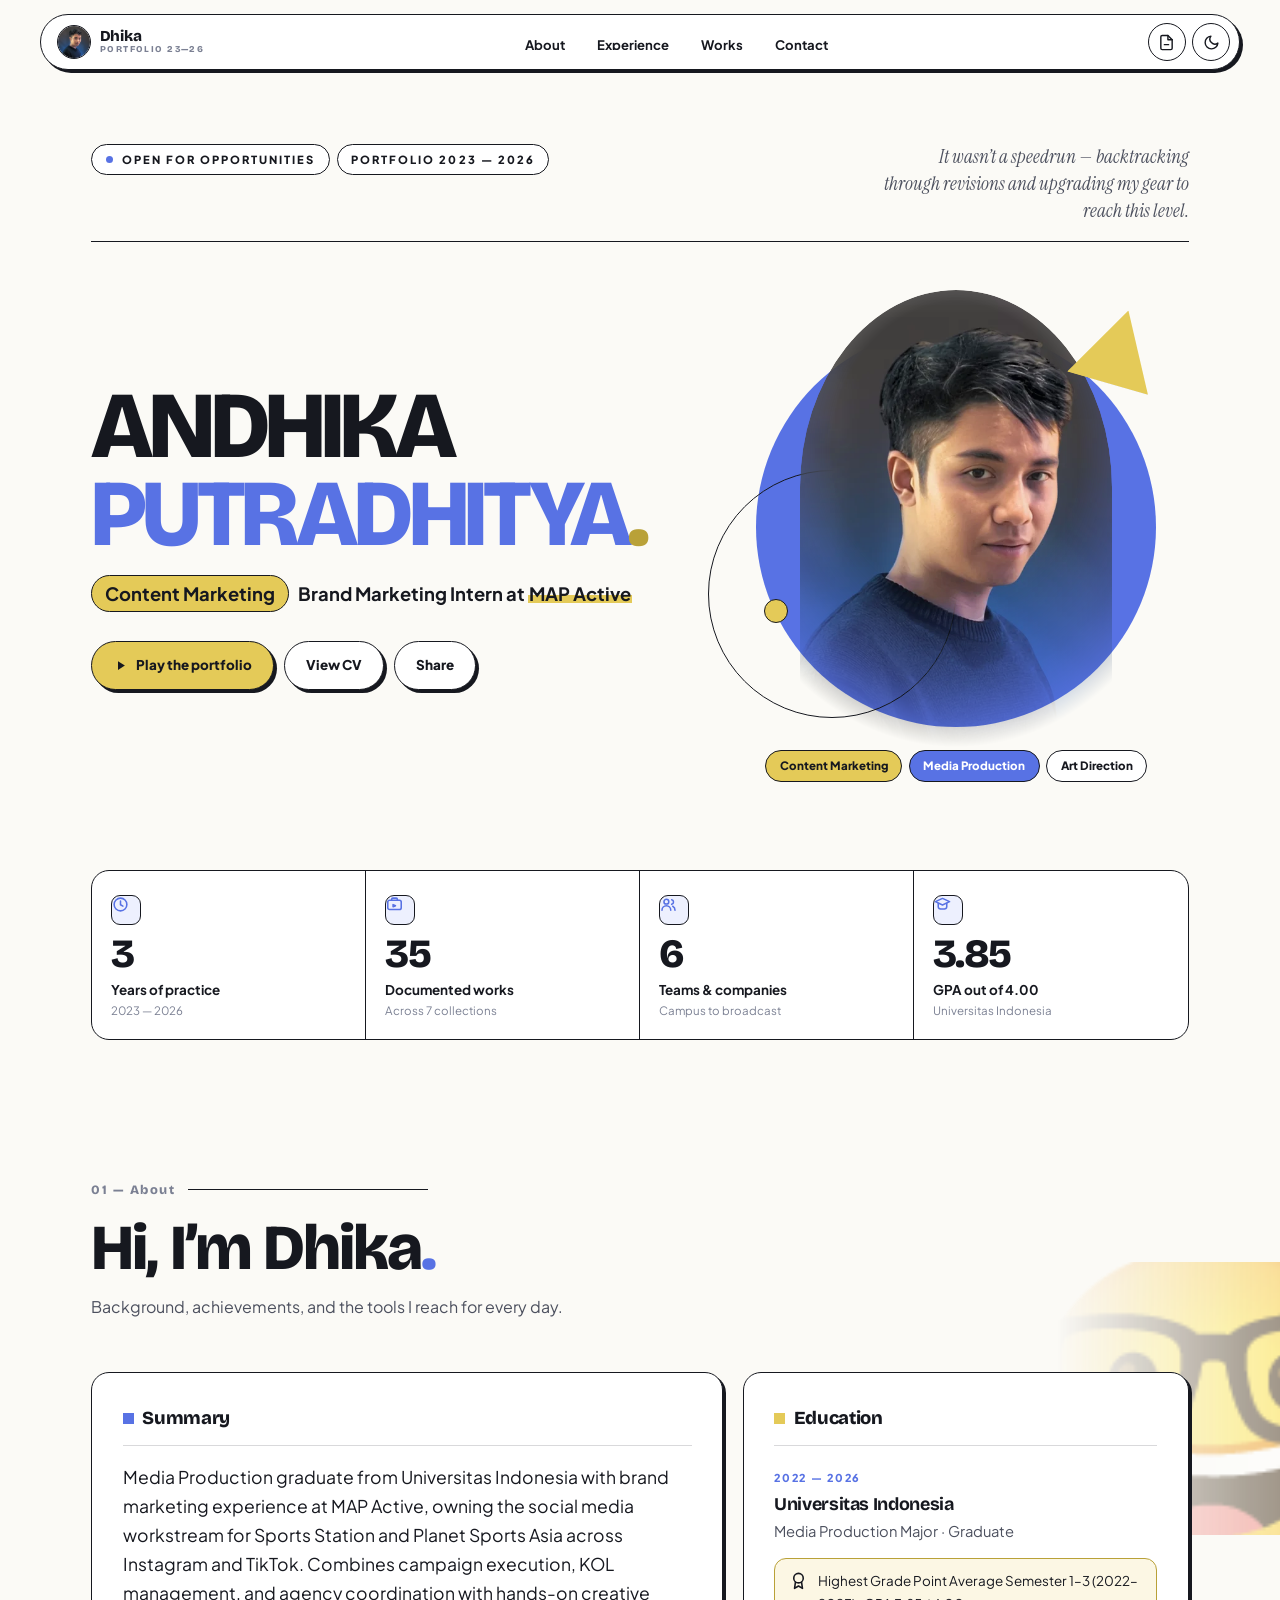
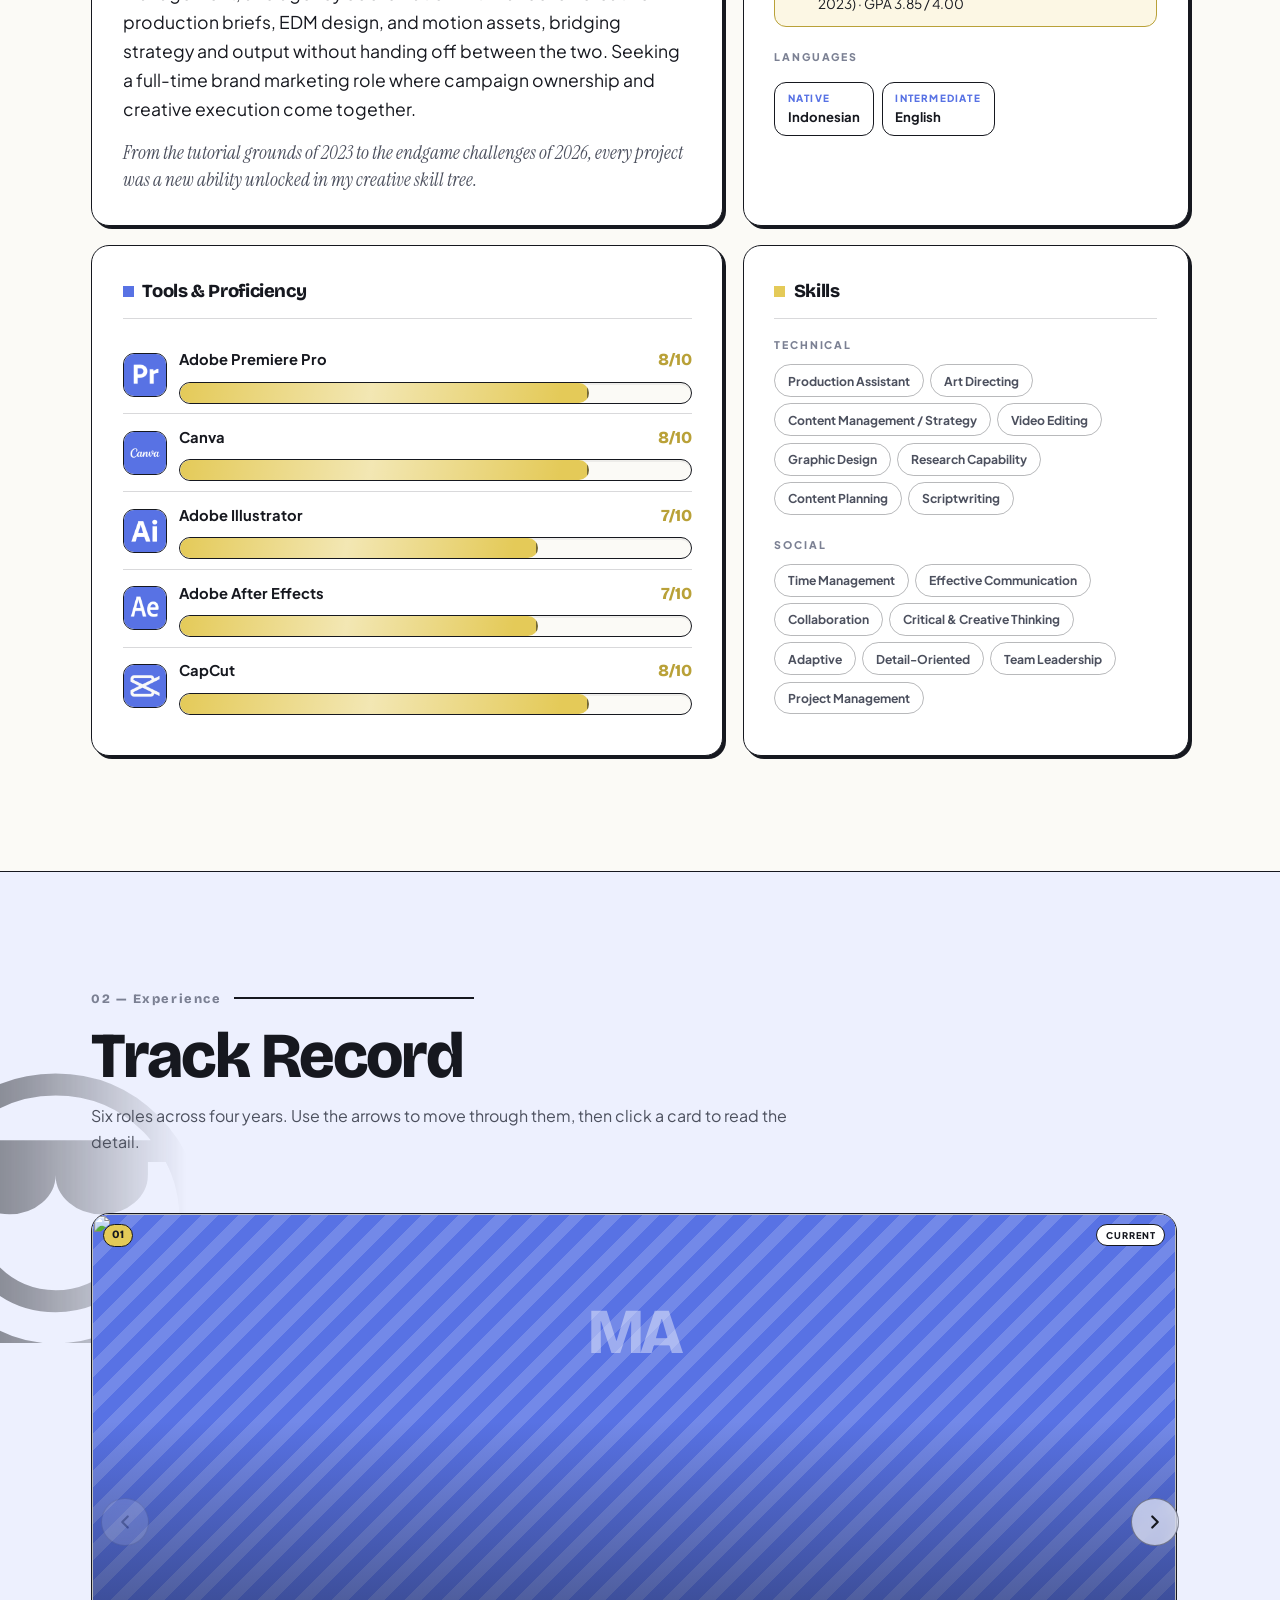
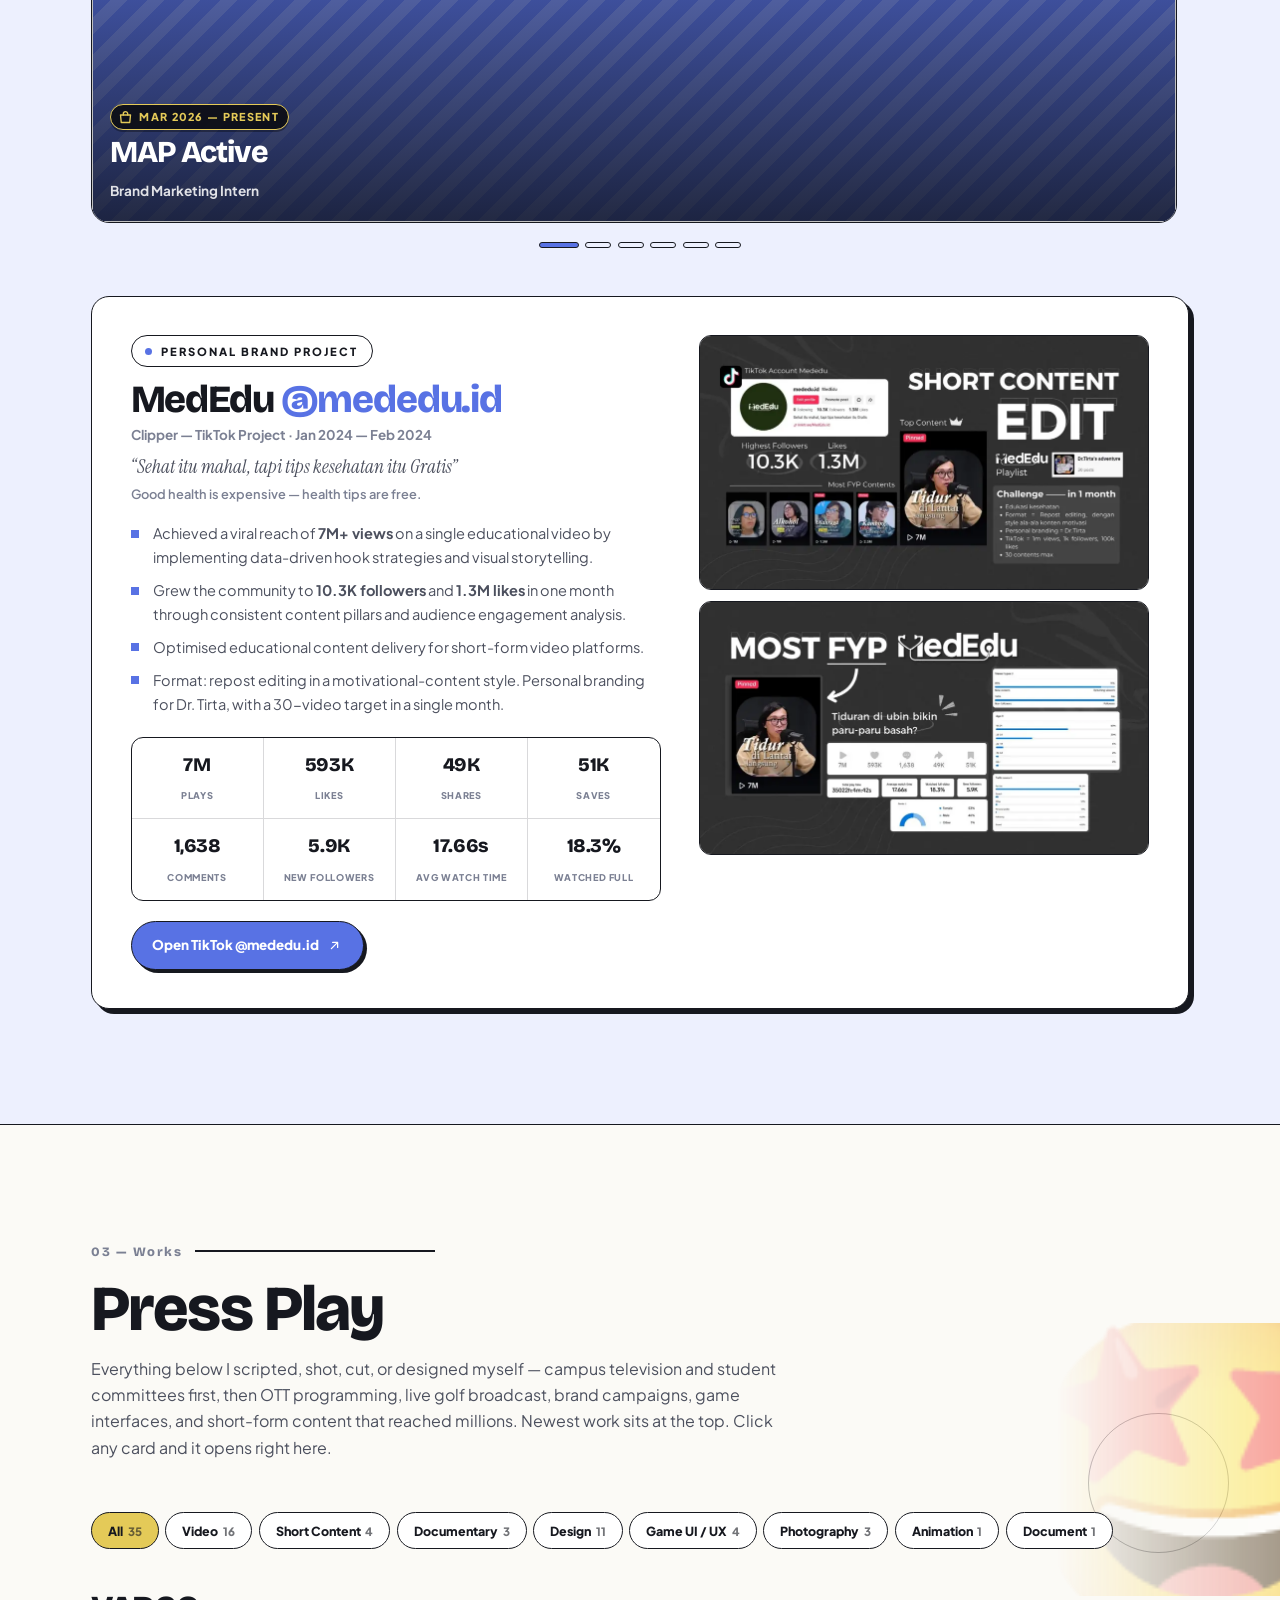
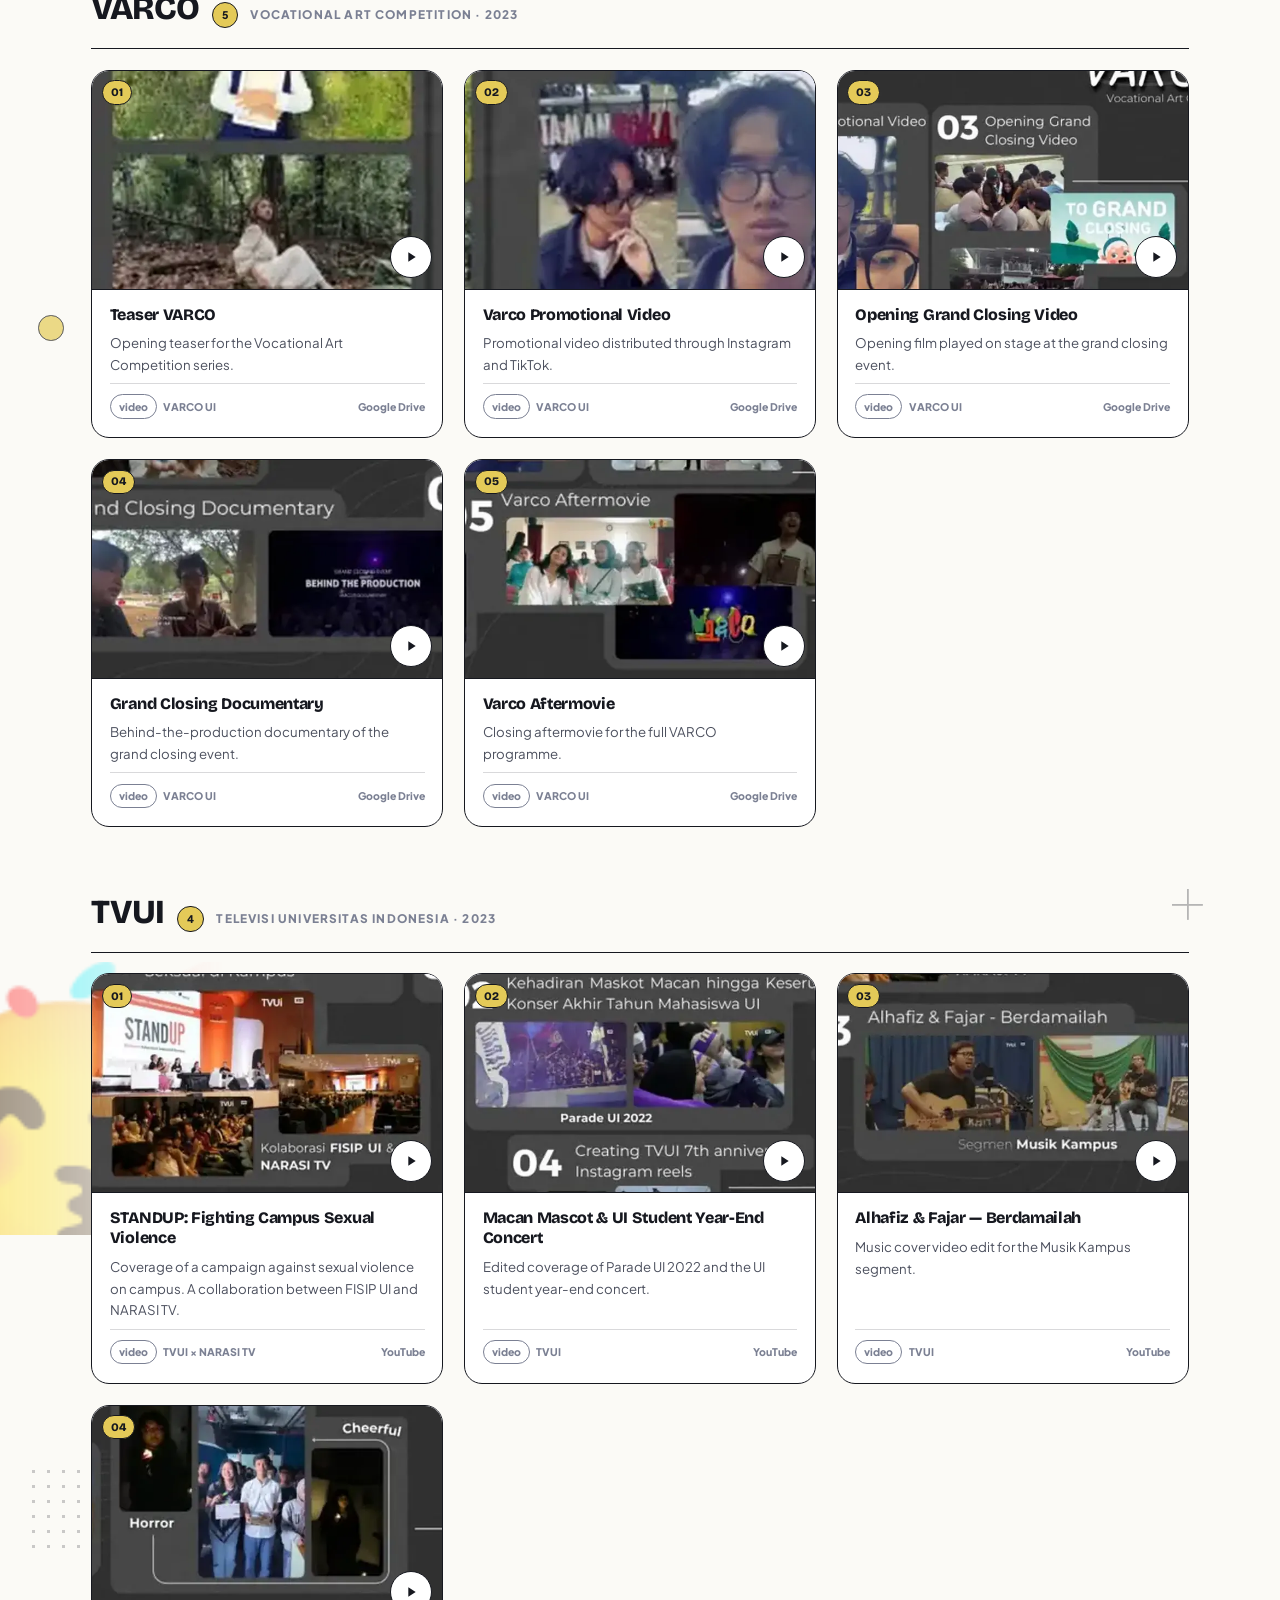
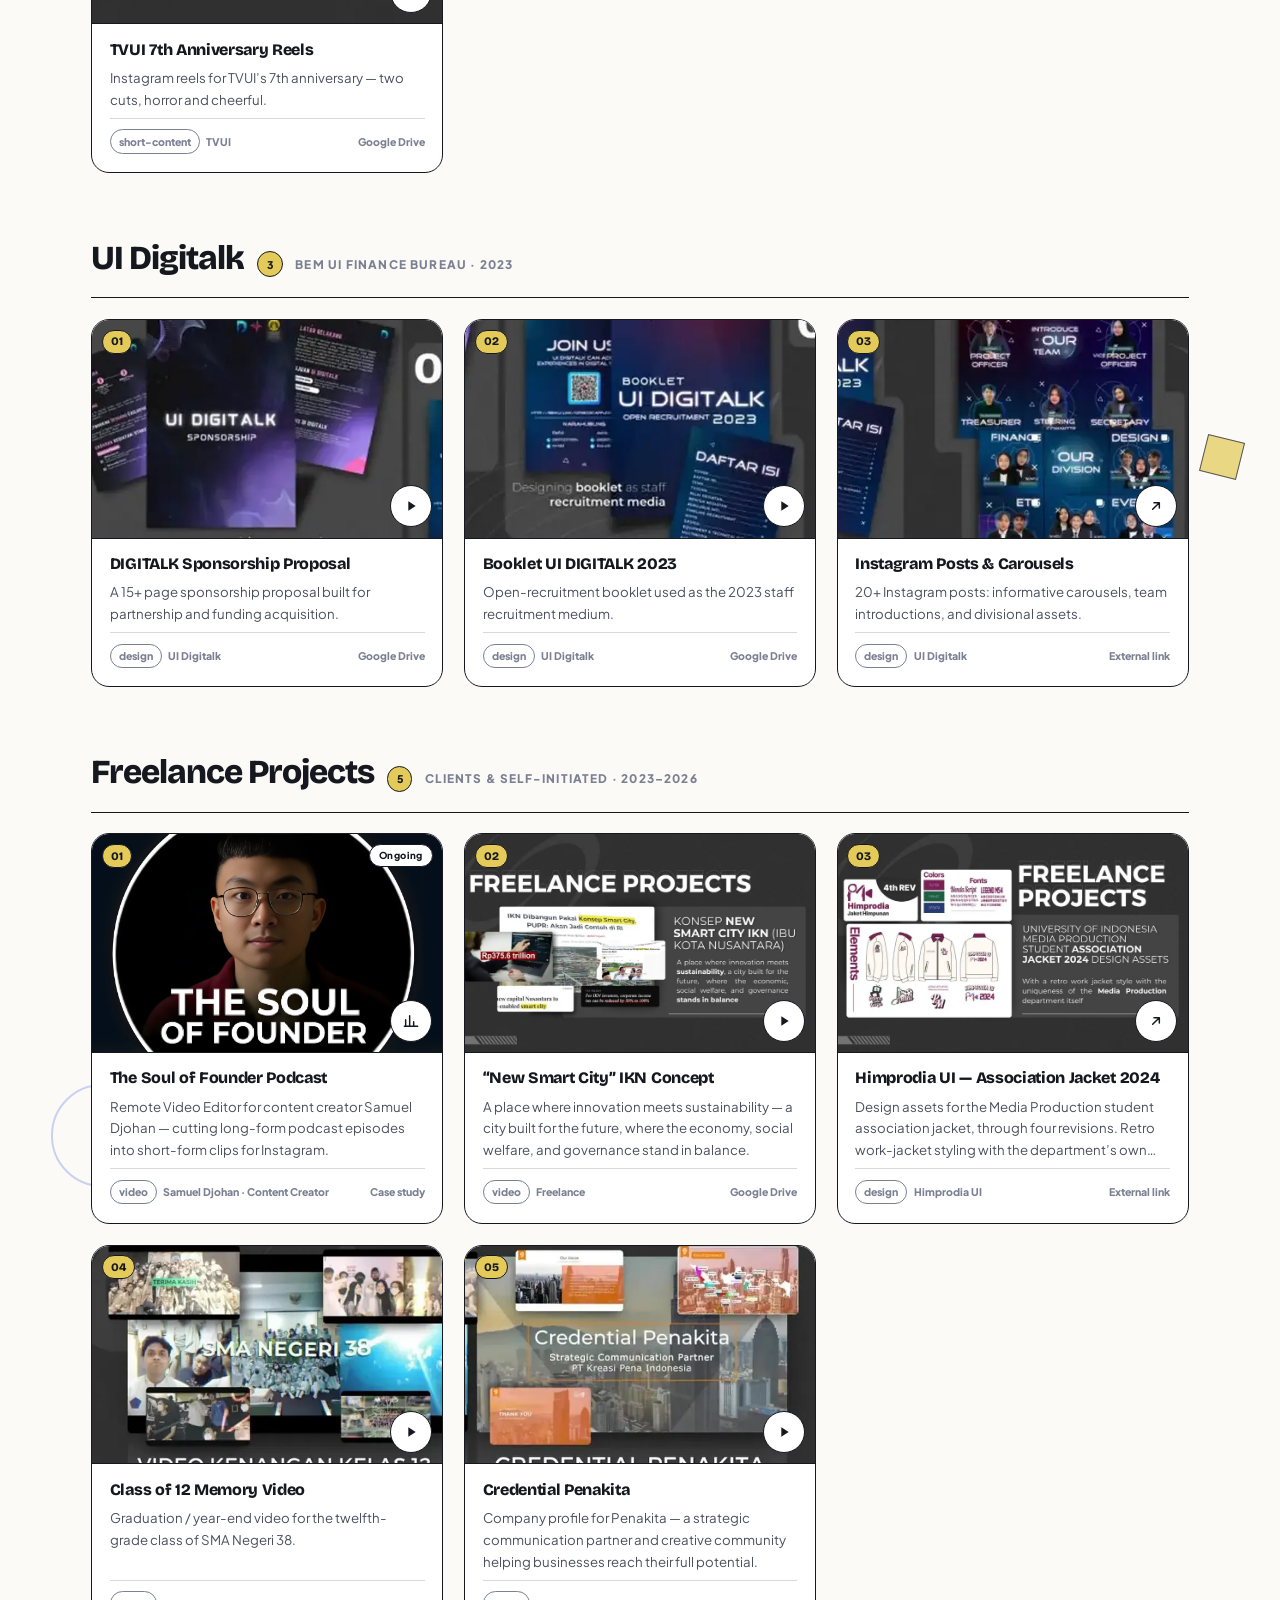
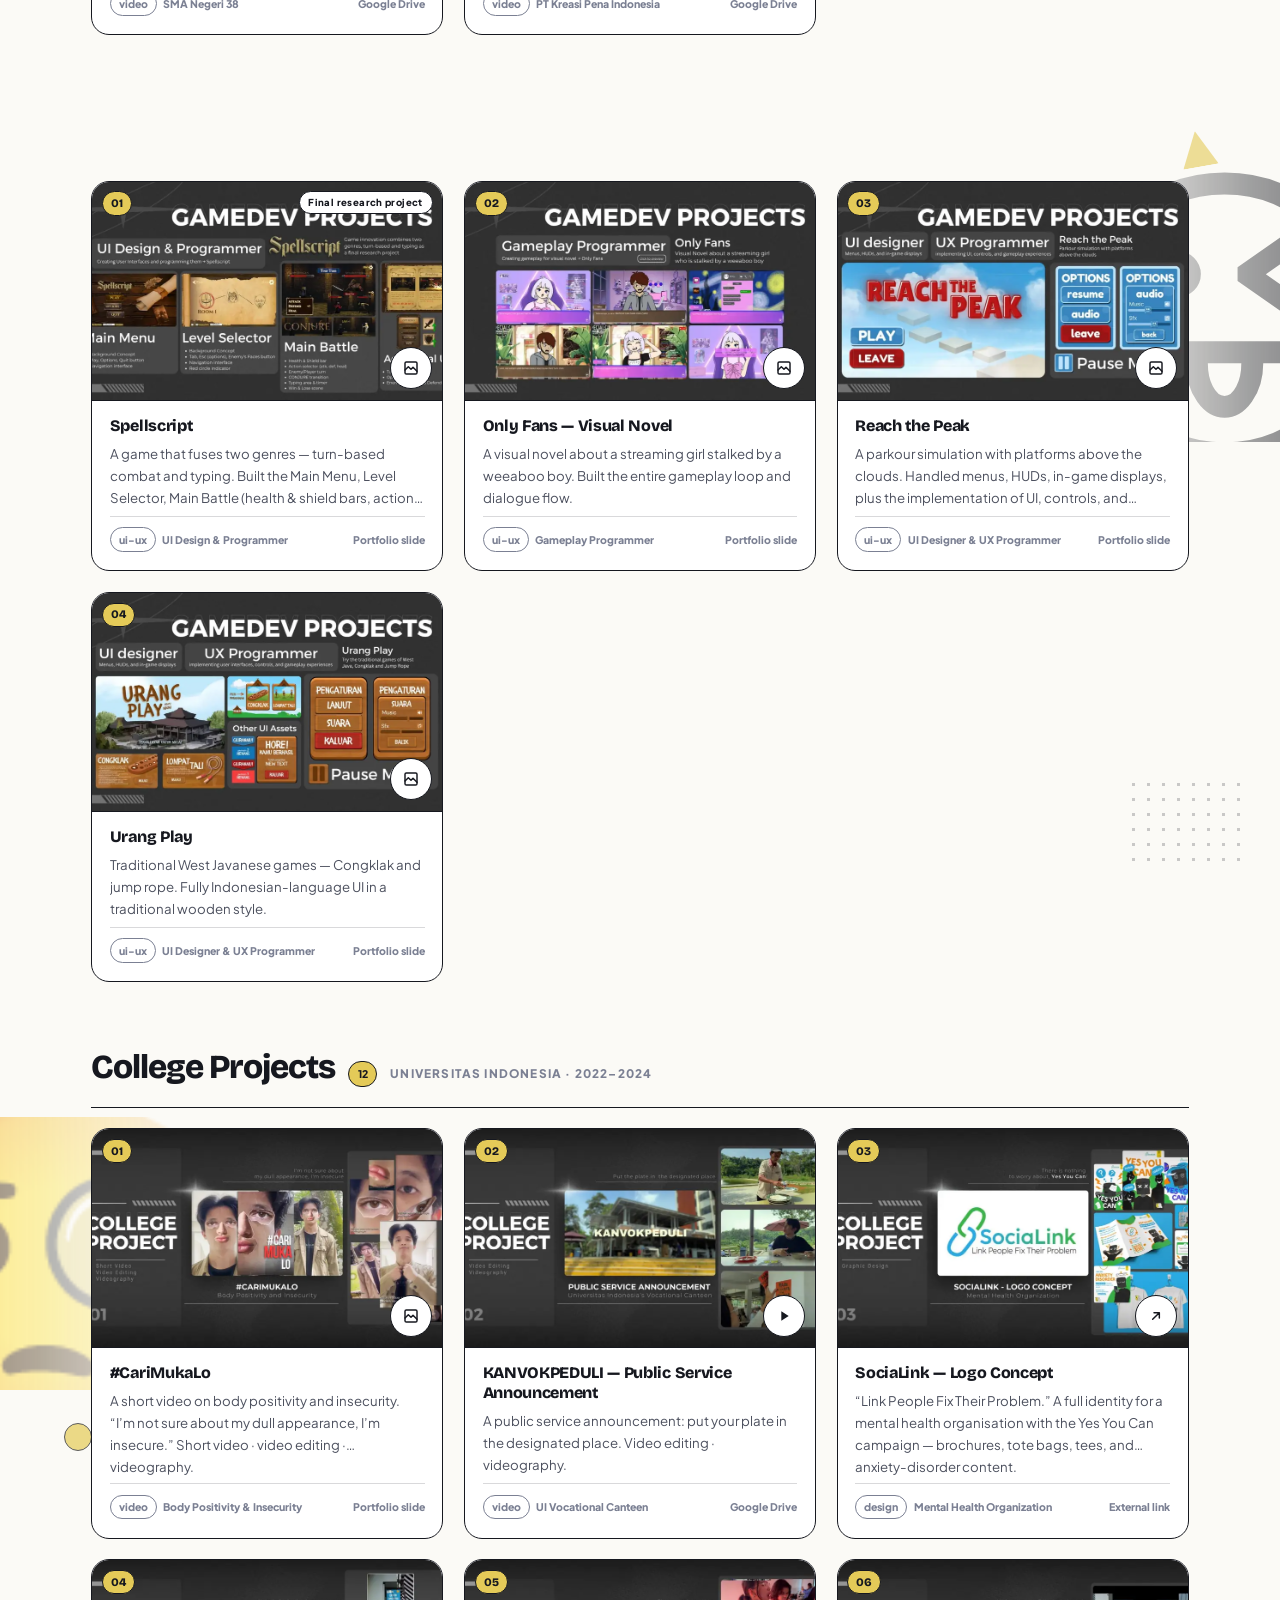
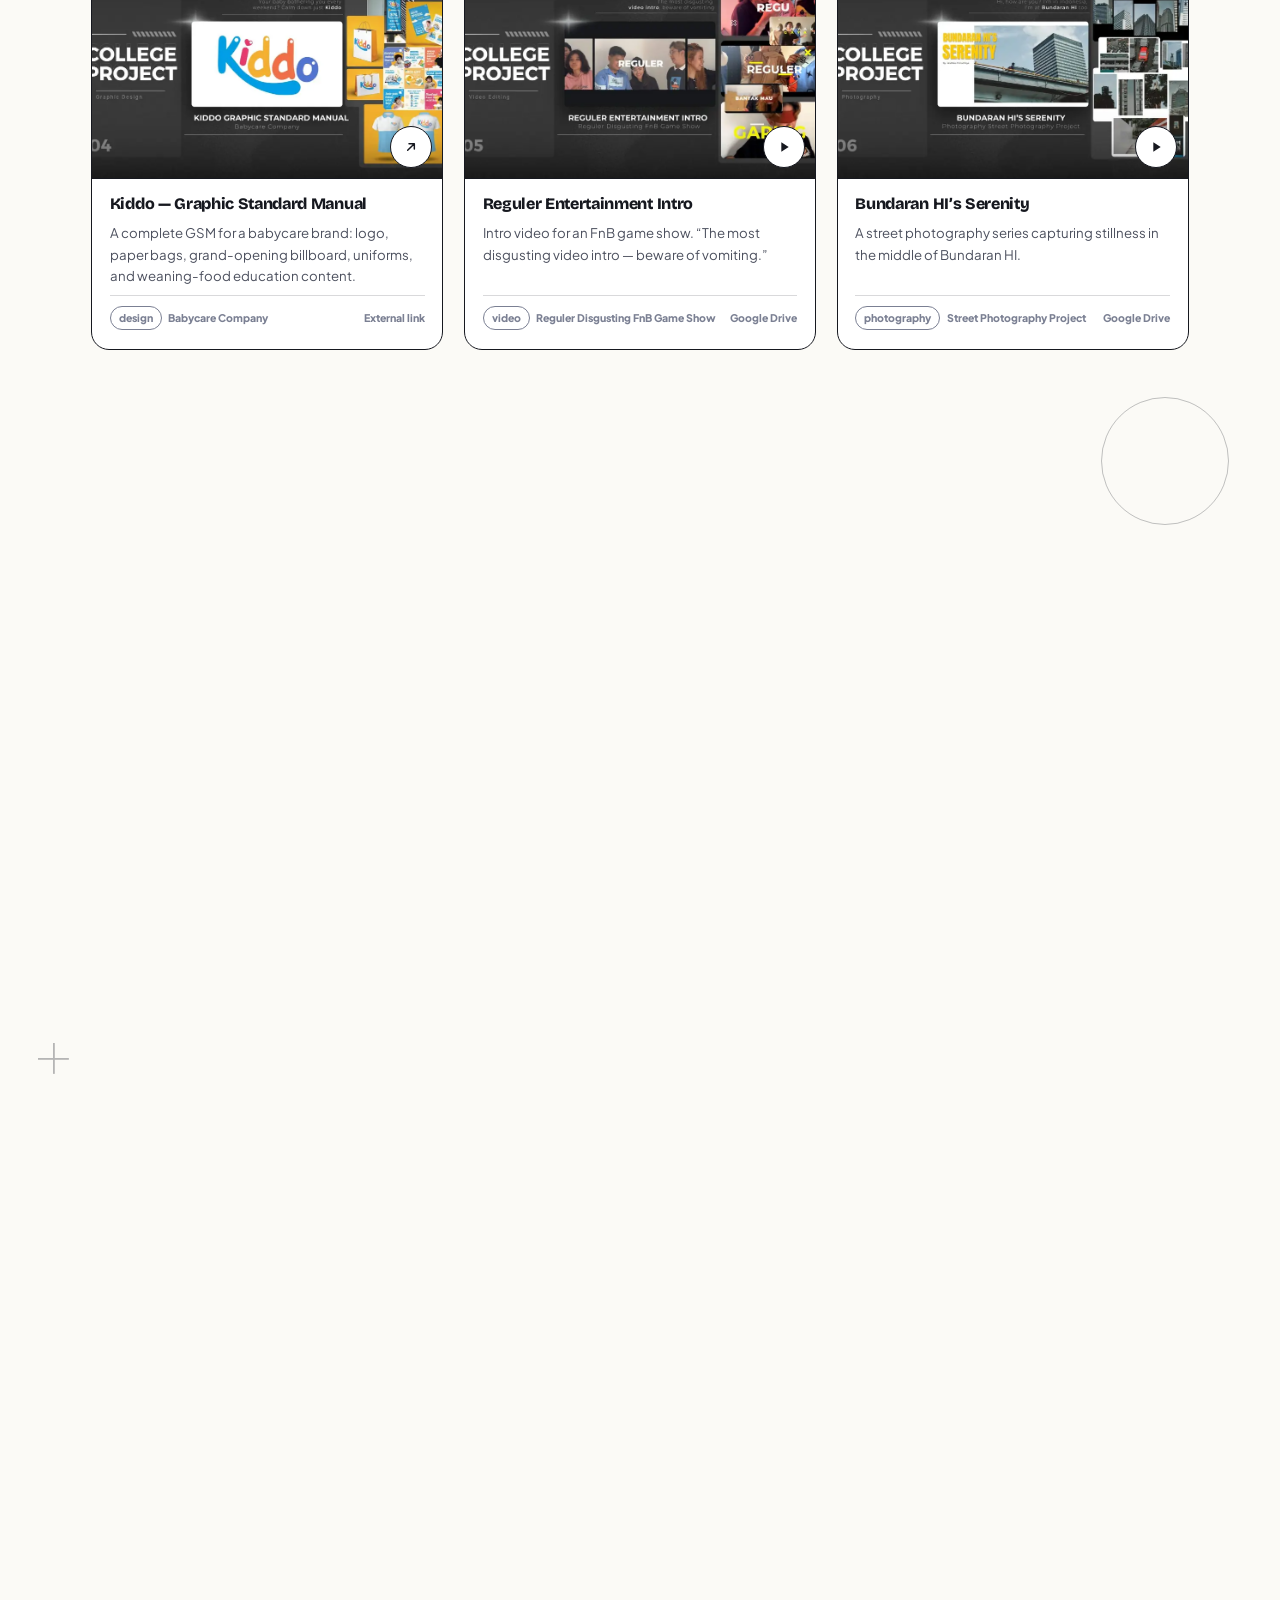
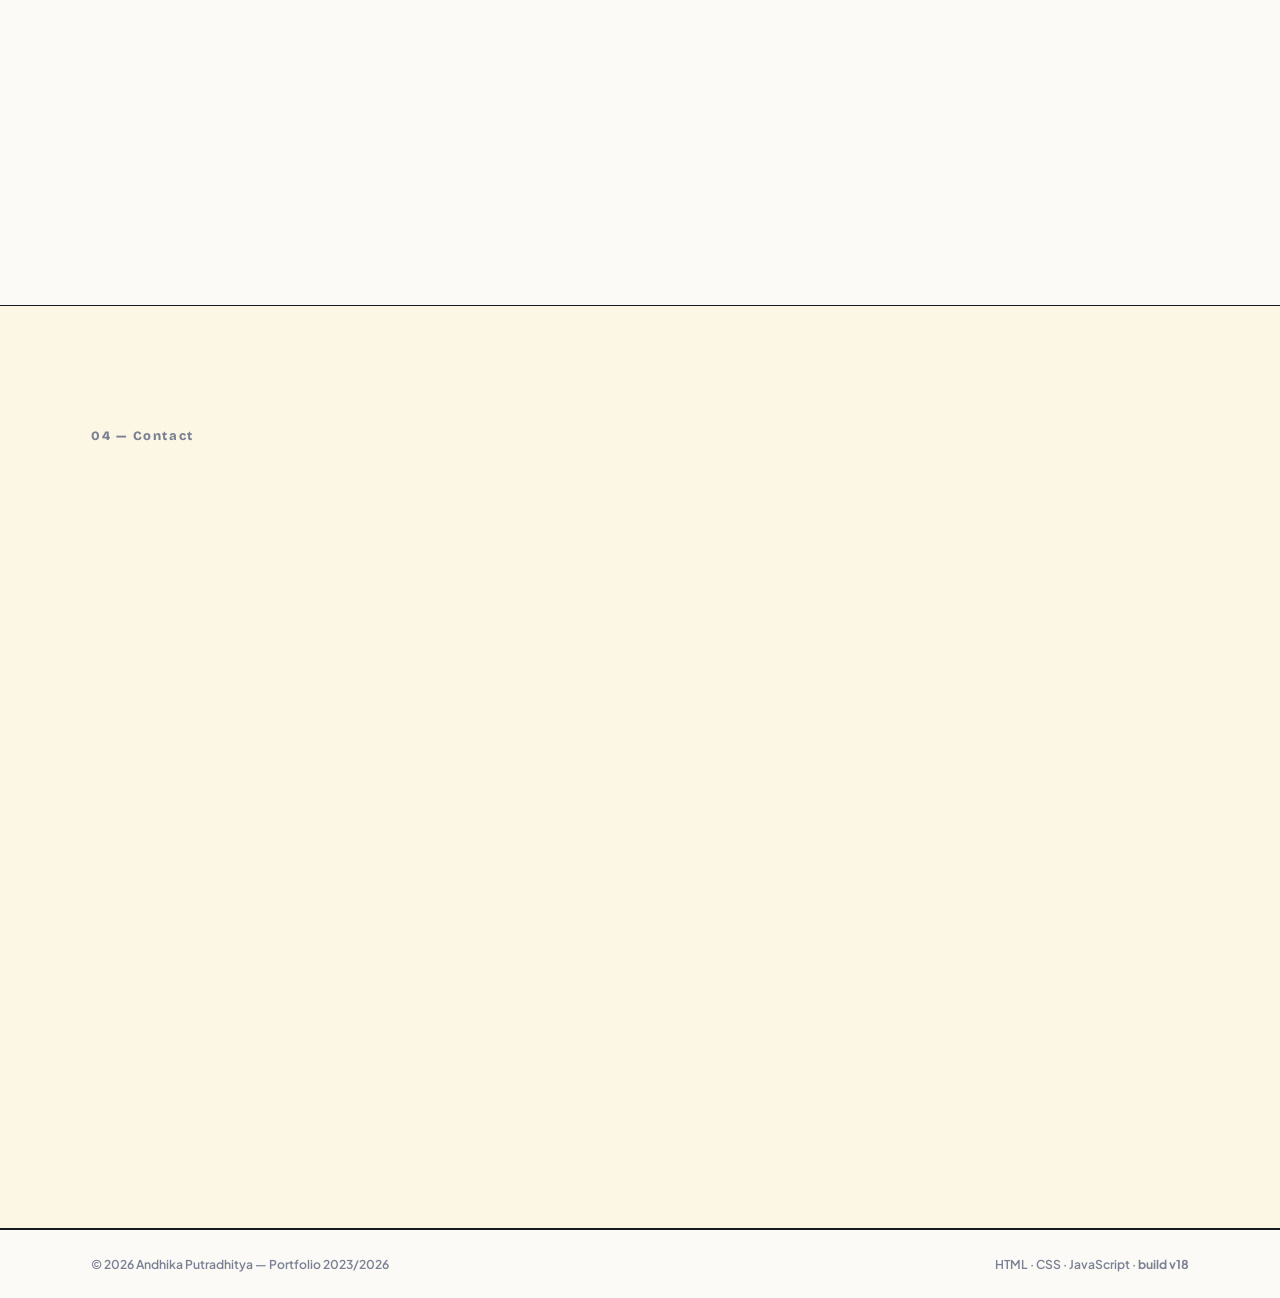
==== index.html.html @ 4da2fe39 "Add files via upload" ====
<!DOCTYPE html>
<html lang="en" data-theme="light">
<head>
<meta charset="UTF-8">
<meta name="viewport" content="width=device-width, initial-scale=1">
<title>Andhika Putradhitya — Portfolio 2023–2026 | Content Marketing</title>

<meta name="description" content="Interactive portfolio of Andhika Putradhitya — Brand Marketing Intern at MAP Active and Media Production graduate of Universitas Indonesia. Video, broadcast, design, game UI/UX, and short-form content you can play right on the page.">
<meta name="author" content="Andhika Putradhitya">
<meta name="keywords" content="Andhika Putradhitya, portfolio, content marketing, media production, MAP Active, OB Golf, Transvision, CubMu, MedEdu, TVUI, VARCO UI, UI Digitalk, Universitas Indonesia">
<meta name="theme-color" content="#5872E4">
<meta property="og:type" content="website">
<meta property="og:title" content="Andhika Putradhitya — Portfolio 2023–2026">
<meta property="og:description" content="Content Marketing · Media Production · Brand Marketing Intern at MAP Active. Every work plays right on the page.">
<meta property="og:image" content="assets/img/dhika.webp">
<meta property="og:locale" content="en_US">
<meta name="twitter:card" content="summary_large_image">

<link rel="icon" href="[data-uri]">
<link rel="apple-touch-icon" href="[data-uri]">

<link rel="preconnect" href="https://fonts.googleapis.com">
<link rel="preconnect" href="https://fonts.gstatic.com" crossorigin>
<link rel="stylesheet" href="https://fonts.googleapis.com/css2?family=Bricolage+Grotesque:opsz,wdth,wght@12..96,75..100,400..800&family=Plus+Jakarta+Sans:wght@400;500;600;700;800&family=Instrument+Serif:ital@0;1&display=swap">
<style>
/* =========================================================
   ANDHIKA PUTRADHITYA — PORTFOLIO 2023–2026
   Bold editorial on paper white.
   Palette: blue #5872E4 · yellow #E4CA58 · ink #16181F
   NOTE: no continuously looping transform/border-radius
   animations anywhere — that was the source of the jitter.
   ========================================================= */

/* ---------- 1. TOKENS ---------- */
:root {
  --blue:       #5872E4;
  --blue-dark:  #3A54C9;
  --blue-tint:  #EDF0FE;
  --yellow:     #E4CA58;
  --yellow-dark:#B9A138;
  --yellow-tint:#FCF7E4;

  --ink:        #16181F;
  --ink-70:     #4C505E;
  --ink-45:     #7B8093;
  --paper:      #FBFAF6;
  --paper-2:    #FFFFFF;

  --line:       rgba(22,24,31,.16);
  --line-2:     rgba(22,24,31,.30);
  --frame:      1.8px solid var(--ink);

  --f-display:  'Bricolage Grotesque', 'Plus Jakarta Sans', system-ui, sans-serif;
  --f-body:     'Plus Jakarta Sans', system-ui, -apple-system, sans-serif;
  --f-ed:       'Instrument Serif', Georgia, serif;   /* editorial caption */

  --r:      12px;
  --r-lg:   18px;
  --sh:     5px 5px 0 var(--ink);
  --sh-sm:  3px 3px 0 var(--ink);
  --sh-b:   5px 5px 0 var(--blue);
  --sh-y:   5px 5px 0 var(--yellow-dark);

  --max: 1200px;
  --pad: clamp(1.1rem, 4vw, 3.5rem);
  --ease: cubic-bezier(.22,1,.36,1);
  --pop:  cubic-bezier(.34,1.4,.64,1);
}

html[data-theme="ink"] {
  --ink:      #F7F6F1;
  --ink-70:   #B9BDCB;
  --ink-45:   #868B9C;
  --paper:    #14161C;
  --paper-2:  #1B1E27;
  --blue-tint:  #1E2440;
  --yellow-tint:#2A2618;
  --line:     rgba(247,246,241,.16);
  --line-2:   rgba(247,246,241,.30);
  --yellow-dark: var(--yellow);
}

/* ---------- 2. RESET ---------- */
*, *::before, *::after { box-sizing: border-box; }
* { margin: 0; padding: 0; }
html { -webkit-text-size-adjust: 100%; scroll-behavior: smooth; }
@media (prefers-reduced-motion: reduce) {
  html { scroll-behavior: auto; }
  *, *::before, *::after { animation-duration: .01ms !important; transition-duration: .01ms !important; }
  /* PENGECUALIAN: pemudaran opacity murni tidak menimbulkan rasa pusing,
     dan tanpa ini pergantian tema jadi berkedip mendadak. */
  .fade { transition-duration: .3s !important; }
  html.theming *, html.theming *::before, html.theming *::after { transition-duration: .45s !important; }
}
body {
  background: var(--paper);
  color: var(--ink);
  font-family: var(--f-body);
  font-size: 16px; line-height: 1.65;
  overflow-x: hidden;
  -webkit-font-smoothing: antialiased;
  transition: background .4s var(--ease), color .4s var(--ease);
}
body.lock { overflow: hidden; }
img, iframe, svg { display: block; max-width: 100%; }
a { color: inherit; text-decoration: none; }
button { font: inherit; color: inherit; background: none; border: none; cursor: pointer; }
ul { list-style: none; }
::selection { background: var(--yellow); color: var(--ink); }
:focus-visible { outline: 3px solid var(--blue); outline-offset: 3px; border-radius: 4px; }

/* ---------- 3. LAYOUT ---------- */
.wrap { width: 100%; max-width: var(--max); margin-inline: auto; padding-inline: var(--pad); }
.section { padding-block: clamp(4rem, 9vw, 7.5rem); position: relative; }
.section--tintY { background: var(--yellow-tint); border-block: var(--frame); }
.section--tintB { background: var(--blue-tint);  border-block: var(--frame); }

/* ---------- 4. TYPE ---------- */
.h-sec {
  font-family: var(--f-display); font-weight: 800;
  font-size: clamp(2.1rem, 5.6vw, 4rem);
  line-height: 1.02; letter-spacing: -.03em;
}
.h-sec .b { color: var(--blue); }
/* stabilo kuning — playful tapi tetap rapi */
.mark {
  background: linear-gradient(180deg, transparent 58%, var(--yellow) 58% 92%, transparent 92%);
  padding-inline: .06em;
}

.eyebrow {
  display: inline-flex; align-items: center; gap: .55rem;
  font-size: .7rem; font-weight: 800;
  letter-spacing: .18em; text-transform: uppercase;
  border: var(--frame); border-radius: 100px;
  padding: .34rem .85rem; background: var(--paper-2);
}
.eyebrow i { width: 7px; height: 7px; border-radius: 50%; background: var(--blue); flex: none; animation: blink 2.4s ease-in-out infinite; }
.eyebrow.y i { background: var(--yellow-dark); }
@keyframes blink { 0%,100% { opacity: 1 } 50% { opacity: .25 } }

/* editorial caption, dipakai hemat */
.ed { font-family: var(--f-ed); font-style: italic; font-size: clamp(1rem,1.5vw,1.2rem); color: var(--ink-70); line-height: 1.4; }

.lead { color: var(--ink-70); }

.sec-head { display: grid; gap: .9rem; margin-bottom: clamp(2rem, 4vw, 3.2rem); }
.sec-head .no {
  font-family: var(--f-display); font-weight: 800; font-size: .8rem;
  letter-spacing: .12em; display: flex; align-items: center; gap: .8rem;
  color: var(--ink-45);
}
.sec-head .no::after { content: ""; height: 1.8px; background: var(--ink); flex: 1; max-width: 240px; }
.sec-head .note { color: var(--ink-70); max-width: 58ch; }

/* ---------- 5. NAV ---------- */
.nav {
  position: fixed; top: 14px; left: 50%; translate: -50% 0; z-index: 100;
  width: min(var(--max), calc(100% - 22px));
  display: flex; align-items: center; justify-content: space-between; gap: .8rem;
  padding: .5rem .55rem .5rem 1rem;
  background: var(--paper-2);
  border: var(--frame); border-radius: 100px;
  box-shadow: var(--sh-sm);
  transition: transform .45s var(--ease), opacity .3s;
}
.nav.hide { transform: translate(-50%, -150%); opacity: 0; }

.brand { display: flex; align-items: center; gap: .55rem; }
.brand .av { width: 34px; height: 34px; border-radius: 50%; overflow: hidden; flex: none; border: 1.8px solid var(--ink); }
.brand .av img { width: 100%; height: 100%; object-fit: cover; object-position: 50% 18%; }
.brand span { font-family: var(--f-display); font-weight: 800; font-size: .95rem; letter-spacing: -.02em; line-height: 1.05; }
.brand small { display: block; font-size: .56rem; font-weight: 800; letter-spacing: .16em; color: var(--ink-45); text-transform: uppercase; }

/* --- nav hover: teks menggulung + blok biru naik --- */
.navlinks { display: flex; gap: .1rem; align-items: center; }
.navlinks a {
  position: relative; isolation: isolate;
  padding: .48rem .95rem; border-radius: 100px;
  font-size: .82rem; font-weight: 700;
  overflow: hidden;
  transition: color .3s var(--ease);
}
.navlinks a::before {
  content: ""; position: absolute; inset: 0; z-index: -1;
  background: var(--blue); border-radius: 100px;
  transform: translateY(102%);
  transition: transform .42s var(--pop);
}
.navlinks a:hover::before,
.navlinks a:focus-visible::before { transform: translateY(0); }
.navlinks a:hover, .navlinks a:focus-visible { color: #fff; }

.navlinks a .roll { display: block; position: relative; overflow: hidden; height: 1.25em; }
.navlinks a .roll span { display: block; transition: transform .42s var(--pop); }
.navlinks a .roll span::after {
  content: attr(data-t); position: absolute; left: 0; top: 100%; width: 100%;
}
.navlinks a:hover .roll span,
.navlinks a:focus-visible .roll span { transform: translateY(-100%); }

/* pill penanda section aktif */
.navlinks { position: relative; }
.navpill {
  position: absolute; z-index: -2; top: 0; left: 0; height: 100%;
  border-radius: 100px; background: var(--yellow);
  opacity: 0;
  transition: transform .5s var(--pop), width .5s var(--pop), opacity .3s;
}
.navpill.show { opacity: 1; }
.navlinks a.on { color: var(--ink); }
.navlinks a.on:hover { color: #fff; }

.navside { display: flex; align-items: center; gap: .4rem; }
.ico {
  width: 38px; height: 38px; border-radius: 50%; flex: none;
  border: var(--frame); background: var(--paper-2);
  display: grid; place-items: center;
  transition: background .25s, color .25s, transform .25s var(--pop), box-shadow .25s;
}
.ico:hover { background: var(--blue); color: #fff; transform: translate(-2px,-2px); box-shadow: var(--sh-sm); }
.ico svg { width: 17px; height: 17px; }
.burger { display: none; }

.mm {
  position: fixed; inset: 0; z-index: 99; background: var(--paper);
  padding: 92px var(--pad) 3rem;
  display: flex; flex-direction: column;
  opacity: 0; pointer-events: none;
  transition: opacity .3s var(--ease);
}
.mm.open { opacity: 1; pointer-events: auto; }
.mm a {
  font-family: var(--f-display); font-weight: 800;
  font-size: clamp(2rem, 10vw, 2.9rem); letter-spacing: -.03em;
  padding: .5rem 0; border-bottom: var(--frame);
  display: flex; align-items: baseline; gap: .8rem;
}
.mm a b { font-size: .78rem; color: var(--blue); }

.progress { position: fixed; top: 0; left: 0; height: 3px; width: 0; background: var(--blue); z-index: 101; transition: width .12s linear; }

/* ---------- 6. SECTION ARRIVAL ---------- */
.ann {
  position: fixed; top: 74px; left: 50%; translate: -50% 0; z-index: 98;
  display: flex; align-items: center; gap: .8rem;
  padding: .55rem 1.05rem .55rem .6rem;
  background: var(--paper-2); border: var(--frame); border-radius: 100px;
  box-shadow: var(--sh-sm);
  opacity: 0; pointer-events: none;
  transform: translateY(-16px);
  transition: opacity .4s var(--ease), transform .5s var(--pop);
  max-width: calc(100vw - 26px);
}
.ann.show { opacity: 1; transform: none; }
.ann__ring { width: 32px; height: 32px; flex: none; position: relative; }
.ann__ring svg { transform: rotate(-90deg); }
.ann__ring circle { fill: none; stroke-width: 3.4; stroke-linecap: round; }
.ann__ring .bg { stroke: var(--line); }
.ann__ring .fg { stroke: var(--blue); stroke-dasharray: 82; stroke-dashoffset: 82; }
.ann.show .ann__ring .fg { animation: ring 1.9s var(--ease) forwards; }
@keyframes ring { to { stroke-dashoffset: 0 } }
.ann__ring b { position: absolute; inset: 0; display: grid; place-items: center; font-family: var(--f-display); font-size: .68rem; font-weight: 800; }
.ann__txt { display: flex; flex-direction: column; line-height: 1.15; min-width: 0; }
.ann__txt small { font-size: .55rem; letter-spacing: .2em; text-transform: uppercase; color: var(--ink-45); font-weight: 800; }
.ann__txt strong { font-family: var(--f-display); font-size: .98rem; font-weight: 800; letter-spacing: -.02em; white-space: nowrap; }

/* sapuan kuning di judul saat tiba */
.sweep { position: relative; display: inline-block; }
.sweep::after {
  content: ""; position: absolute; left: -2%; right: -2%; top: 12%; bottom: 12%;
  background: var(--yellow); z-index: -1;
  transform: scaleX(0); transform-origin: left; opacity: .55;
}
.sweep.go::after { animation: sweepGo 1.15s var(--ease) forwards; }
@keyframes sweepGo {
  0%   { transform: scaleX(0); transform-origin: left; }
  55%  { transform: scaleX(1); transform-origin: left; }
  56%  { transform: scaleX(1); transform-origin: right; }
  100% { transform: scaleX(0); transform-origin: right; }
}

/* ---------- 7. BUTTONS ---------- */
.btn {
  display: inline-flex; align-items: center; gap: .5rem;
  padding: .76rem 1.3rem; border-radius: 100px;
  font-size: .84rem; font-weight: 800;
  border: var(--frame); background: var(--paper-2);
  box-shadow: var(--sh-sm);
  transition: transform .25s var(--pop), box-shadow .25s, background .25s, color .25s;
}
.btn:hover { transform: translate(-3px,-3px); box-shadow: 6px 6px 0 var(--ink); background: var(--blue); color: #fff; }
.btn:active { transform: translate(1px,1px); box-shadow: 1px 1px 0 var(--ink); }
.btn svg { width: 15px; height: 15px; flex: none; }
.btn--b { background: var(--blue); color: #fff; }
.btn--b:hover { background: var(--blue-dark); }
.btn--y { background: var(--yellow); }
.btn--y:hover { background: var(--blue); color: #fff; }

/* ---------- 8. HERO ---------- */
.hero { padding-top: clamp(6.5rem, 13vw, 9rem); padding-bottom: clamp(2rem, 5vw, 4rem); }
.hero__top {
  display: flex; justify-content: space-between; align-items: flex-start;
  gap: 1.4rem; flex-wrap: wrap;
  padding-bottom: 1rem; border-bottom: var(--frame);
}
.hero__tags { display: flex; flex-wrap: wrap; gap: .45rem; }
.hero__top .ed { max-width: 34ch; text-align: right; }

.hero__grid {
  display: grid; grid-template-columns: 1.1fr .9fr;
  gap: clamp(1.6rem, 5vw, 4rem); align-items: center;
  padding-top: clamp(1.6rem, 4vw, 3rem);
}
.hero h1 {
  font-family: var(--f-display); font-weight: 800;
  font-size: clamp(2.6rem, 8vw, 5.9rem);
  line-height: .93; letter-spacing: -.045em;
}
.hero h1 .l2 { display: block; color: var(--blue); }
.hero h1 .dot { color: var(--yellow-dark); }

.hero__role {
  margin-top: 1.1rem; display: flex; flex-wrap: wrap; align-items: center; gap: .55rem;
  font-weight: 700; font-size: clamp(.98rem, 1.7vw, 1.15rem);
}
.hero__role .chip { background: var(--yellow); border: var(--frame); border-radius: 100px; padding: .16rem .8rem; }
.hero__cta { display: flex; flex-wrap: wrap; gap: .65rem; margin-top: 1.8rem; }

/* foto: bentuk organik, memudar di bawah. statis — tidak ada animasi loop */
.shot { justify-self: center; width: min(400px, 100%); }
.shot__stage { position: relative; aspect-ratio: 1 / 1.12; }

/* lingkaran biru besar — lebih lebar dari fotonya, jadi tepinya terlihat */
.shot__circle {
  position: absolute; z-index: 1;
  left: 50%; top: 8%;
  width: 100%; aspect-ratio: 1; translate: -50% 0;
  border-radius: 50%;
  background: var(--blue);
}

/* ---- kotak orbit ----------------------------------------------------
   Geometrinya identik dengan .shot__circle, sehingga titik pusat putarnya
   = titik pusat lingkaran biru. Memutar kotak ini membuat elemen di
   dalamnya menggelinding persis di sekeliling lingkaran.
   Rotasi diam = 0deg, jadi tata letaknya tidak berubah saat tidak di-hover. */
.orb {
  position: absolute;
  left: 50%; top: 8%;
  width: 100%; aspect-ratio: 1; translate: -50% 0;
  pointer-events: none;                 /* jangan pernah menghalangi kursor */
  rotate: 0deg;
}
.orb--ring { z-index: 1; transition: rotate 3.6s cubic-bezier(.45,.05,.3,1); }
.orb--dot  { z-index: 3; transition: rotate 2.8s cubic-bezier(.45,.05,.3,1); }
.orb--tri  { z-index: 3; transition: rotate 1.8s cubic-bezier(.34,1.05,.5,1); }

/* cincin outline yang sengaja meleset — bikin komposisi tidak kaku.
   Koordinat top-nya sudah dikonversi ke sistem kotak orbit (bukan panggung). */
.shot__ring {
  position: absolute;
  left: -12%; top: 35.8%;
  width: 62%; aspect-ratio: 1;
  border-radius: 50%;
  border: 1.8px solid var(--ink);
}
/* segitiga kuning, menimpa sudut foto */
.shot__tri {
  position: absolute;
  right: -1%; top: -4.5%;
  width: 84px; aspect-ratio: 1 / .9;
  background: var(--yellow);
  clip-path: polygon(50% 0, 100% 100%, 0 100%);
  rotate: 16deg;
  filter: drop-shadow(2px 2px 0 var(--ink));
  transition:
    translate 1.8s cubic-bezier(.34,1.05,.5,1),
    rotate    1.8s cubic-bezier(.34,1.05,.5,1),
    opacity   1.3s ease;
}
/* titik kecil aksen */
.shot__dot {
  position: absolute;
  left: 2%; bottom: 26.1%;
  width: 24px; height: 24px; border-radius: 50%;
  background: var(--yellow); border: 1.8px solid var(--ink);
}

/* ---- koreografi saat foto di-hover ----------------------------------
   Semuanya hanya transisi hover: begitu kursor pergi, nilai kembali ke
   keadaan dasar dan elemennya menggelinding balik ke posisi semula.
   Tidak ada animasi yang berjalan saat diam — area ini tetap statis,
   sesuai perbaikan bug getar dulu. */
.shot__stage:hover .orb--dot  { rotate: 360deg; }   /* satu putaran penuh, kembali ke titik awal */
.shot__stage:hover .orb--ring { rotate: 360deg; }   /* menggelinding ke kanan mengelilingi lingkaran */
/* Segitiga: kotak orbitnya berputar sedikit sementara segitiganya sendiri
   bergeser masuk — dua gerakan yang berjalan bersamaan itulah yang membuat
   lintasannya melengkung, bukan lurus. Angka translate-nya dikalibrasi
   dengan mengukur posisi akhir di layar, bukan dikira-kira. */
.shot__stage:hover .orb--tri  { rotate: -18deg; }
.shot__stage:hover .shot__tri {
  translate: -79% 192%;      /* mendarat tepat di garis mata */
  rotate: 196deg;            /* 16deg + 180deg → lancip menghadap ke bawah */
  opacity: .4;
}

/* foto: kepala keluar dari lingkaran, bagian bawah memudar habis */
.shot__img {
  position: relative; z-index: 2;
  display: block; width: 78%; margin-inline: auto;
  aspect-ratio: 4/5; object-fit: cover; object-position: 50% 12%;
  border-radius: 50% 50% 14% 14% / 42% 42% 6% 6%;
  /* satu radial mask: melembutkan seluruh tepi dan memudar habis ke bawah,
     sehingga latar studio menyatu dengan lingkaran biru */
  -webkit-mask-image: radial-gradient(86% 68% at 50% 34%, #000 46%, rgba(0,0,0,.55) 72%, transparent 93%);
          mask-image: radial-gradient(86% 68% at 50% 34%, #000 46%, rgba(0,0,0,.55) 72%, transparent 93%);
}
.shot__caps { display: flex; flex-wrap: wrap; gap: .4rem; margin-top: -.6rem; justify-content: center; position: relative; z-index: 3; }
.cap {
  border: var(--frame); border-radius: 100px;
  padding: .34rem .85rem; font-size: .72rem; font-weight: 800;
  background: var(--paper-2);
  transition: background .25s, color .25s, transform .25s var(--pop);
}
.cap.y { background: var(--yellow); }
.cap.b { background: var(--blue); color: #fff; }
.cap:hover { transform: translateY(-3px); }

/* ---------- 9. STAT STRIP ---------- */
.strip { display: grid; grid-template-columns: repeat(4, 1fr); gap: 0; border: var(--frame); border-radius: var(--r-lg); overflow: hidden; background: var(--paper-2); }
.stat { position: relative; padding: 1.15rem 1.2rem; border-right: var(--frame); transition: background .3s; }
.stat:last-child { border-right: 0; }
.stat:hover { background: var(--blue); color: #fff; }
.stat:hover small, .stat:hover b { color: inherit; }
/* ikon kecil tiap kotak statistik */
.stat__ic {
  width: 30px; height: 30px; margin-bottom: .55rem;
  display: grid; place-items: center; color: var(--blue);
  background: var(--blue-tint); border: 1.6px solid var(--ink); border-radius: 9px;
  transition: transform .3s var(--pop), background .3s, color .3s;
}
.stat__ic svg { width: 17px; height: 17px; }
.stat:hover .stat__ic { background: var(--yellow); color: var(--ink); transform: rotate(-8deg) scale(1.1); }
.stat b { display: block; font-family: var(--f-display); font-weight: 800; font-size: clamp(1.6rem,3.6vw,2.5rem); letter-spacing: -.04em; line-height: 1; }
.stat span { display: block; font-size: .84rem; font-weight: 700; margin-top: .35rem; }
.stat small { display: block; font-size: .72rem; color: var(--ink-45); }

/* ---------- 10. CARDS ---------- */
.card {
  background: var(--paper-2); border: var(--frame); border-radius: var(--r-lg);
  padding: clamp(1.2rem, 2.4vw, 1.9rem);
  box-shadow: var(--sh-sm);
}
.card h3 {
  font-family: var(--f-display); font-weight: 800; font-size: 1.15rem; letter-spacing: -.02em;
  display: flex; align-items: center; gap: .55rem; margin-bottom: 1.1rem;
  padding-bottom: .7rem; border-bottom: 1.8px solid var(--line);
}
.card h3 .sq { width: 11px; height: 11px; background: var(--blue); flex: none; }
.card h3 .sq.y { background: var(--yellow); }

.about { display: grid; grid-template-columns: repeat(12,1fr); gap: clamp(.8rem,1.6vw,1.2rem); }
.about > * { grid-column: span 12; }
@media (min-width: 920px) {
  .a-sum   { grid-column: span 7; }
  .a-edu   { grid-column: span 5; }
  .a-tools { grid-column: span 7; }
  .a-skill { grid-column: span 5; }
}
.a-sum .big { font-size: clamp(1rem,1.4vw,1.1rem); }

.edu .yr { font-size: .68rem; font-weight: 800; letter-spacing: .16em; color: var(--blue); text-transform: uppercase; }
.edu b { display: block; font-family: var(--f-display); font-size: 1.12rem; letter-spacing: -.02em; }
.edu p { color: var(--ink-70); font-size: .92rem; }
.medal {
  margin-top: .9rem; display: flex; gap: .65rem; align-items: flex-start;
  background: var(--yellow-tint); border: 1.8px solid var(--yellow-dark); border-radius: var(--r);
  padding: .72rem .85rem; font-size: .84rem;
}
.medal svg { width: 19px; height: 19px; flex: none; margin-top: 1px; }
.langs { display: flex; gap: .5rem; flex-wrap: wrap; margin-top: 1rem; }
.lang { border: var(--frame); border-radius: var(--r); padding: .45rem .8rem; font-size: .82rem; font-weight: 700; }
.lang b { display: block; font-size: .62rem; color: var(--blue); font-weight: 800; letter-spacing: .12em; text-transform: uppercase; }

/* ---------- 11. TOOLS (ikon app + bar) ---------- */
.tool { display: grid; grid-template-columns: 44px 1fr; gap: .8rem; align-items: center; padding-block: .6rem; }
.tool + .tool { border-top: 1.8px solid var(--line); }
.tool__ico {
  width: 44px; height: 44px; border-radius: 11px; overflow: hidden;
  border: 1.8px solid var(--ink); background: #fff;
  display: grid; place-items: center; flex: 0 0 auto;
  transition: transform .3s var(--pop);
}
.tool:hover .tool__ico { transform: rotate(-6deg) scale(1.06); }
.tool__ico svg { width: 100%; height: 100%; }
/* Ikon PNG asli. Glyph di dalamnya berupa lubang transparan, bukan piksel
   putih — jadi latar bingkai HARUS putih supaya huruf Pr/Ai/Ae terbaca.
   Jangan diganti biru: hurufnya akan hilang menyatu dengan tile. */
.tool__ico img { width: 100%; height: 100%; object-fit: cover; display: block; }
.tool__top { display: flex; align-items: baseline; gap: .6rem; margin-bottom: .35rem; }
.tool__name { font-weight: 700; font-size: .92rem; flex: 1; }
.tool__val { font-family: var(--f-display); font-weight: 800; font-size: .95rem; color: var(--yellow-dark); }
/* --- Bar Proficiency ------------------------------------------------
   Satu blok penuh. TIDAK ada takik per 10% dan tidak ada garis miring
   statis — dulu keduanya membuat bar terlihat terpotong-potong. Yang
   bergerak sekarang hanya kilau di DALAM bar, berjalan terus menerus. */
.tool__track {
  height: 22px;
  border: var(--frame); border-radius: 100px;
  background: var(--paper); overflow: hidden; position: relative;
  box-shadow: inset 0 2px 0 rgba(22,24,31,.06);
}
.tool__fill {
  height: 100%; width: 0; border-radius: 100px;
  background: var(--yellow);            /* blok kuning polos, tanpa pola */
  transition: width 1.5s cubic-bezier(.22,1,.36,1);
  position: relative; overflow: hidden;
}

/* Kilau berjalan yang looping di dalam bar.
   Yang dianimasikan adalah `background-position`, BUKAN transform —
   properti ini tidak pernah menggeser tata letak, jadi aman dari getar
   yang dulu disebabkan animasi transform berulang. */
.tool__fill::before {
  content: ""; position: absolute; inset: 0;
  background: linear-gradient(100deg,
      rgba(255,255,255,0)   0%,
      rgba(255,255,255,.55) 18%,
      rgba(255,255,255,0)   36%,
      rgba(255,255,255,0)   100%);
  background-size: 260% 100%;
  background-repeat: repeat-x;
  opacity: 0;
  transition: opacity .5s .6s;
}
.tool__fill.lit::before {
  opacity: 1;
  animation: barFlow 2.6s linear infinite;
}
@keyframes barFlow {
  from { background-position: -60% 0 }
  to   { background-position: 200% 0 }
}

/* ujung isian dipertegas tipis supaya batasnya terbaca tanpa perlu takik */
.tool__fill::after {
  content: ""; position: absolute; top: 0; bottom: 0; right: 0; width: 2px;
  background: rgba(22,24,31,.55);
}

/* baris tools dilonggarkan supaya bar yang lebih tinggi tidak sesak */
.tool { align-items: center; }
.tool__top { margin-bottom: .5rem; }
.tool__val { font-size: 1.05rem; }
.tool:hover .tool__fill { filter: saturate(1.15) brightness(1.03); }

@media (prefers-reduced-motion: reduce) {
  .tool__fill.lit::before { animation: none; opacity: .25; }
}

.chips { display: flex; flex-wrap: wrap; gap: .4rem; }
.chip-s {
  border: 1.8px solid var(--line-2); border-radius: 100px;
  padding: .34rem .8rem; font-size: .76rem; font-weight: 700; color: var(--ink-70);
  transition: background .25s, color .25s, border-color .25s, transform .25s var(--pop);
}
.chip-s:hover { background: var(--blue); color: #fff; border-color: var(--blue); transform: translateY(-3px); }
.chip-s.y:hover { background: var(--yellow); color: var(--ink); border-color: var(--ink); }
.subhead { font-size: .66rem; font-weight: 800; letter-spacing: .18em; text-transform: uppercase; color: var(--ink-45); margin: 1.3rem 0 .65rem; }
.subhead:first-of-type { margin-top: 0; }

/* ---------- 12. EXPERIENCE — carousel 16:9 ---------- */
.xpc { position: relative; }
.xpc__rail {
  display: flex; gap: clamp(.8rem, 1.6vw, 1.2rem);
  overflow-x: auto; scroll-snap-type: x mandatory;
  scroll-behavior: smooth;
  padding: 6px 6px 14px;
  scrollbar-width: none;
  cursor: grab;
}
.xpc__rail::-webkit-scrollbar { display: none; }
.xpc__rail:focus-visible { outline: 3px solid var(--blue); outline-offset: 4px; border-radius: var(--r-lg); }
/* saat ditarik dengan tombol kiri mouse */
.xpc__rail.dragging { cursor: grabbing; scroll-snap-type: none; scroll-behavior: auto; }
.xpc__rail.dragging * { pointer-events: none; }

.xpcard {
  flex: 0 0 100%;              /* satu pengalaman per halaman → 1 titik = 1 pengalaman */
  scroll-snap-align: start;
  aspect-ratio: 16/9;
  position: relative; overflow: hidden;
  border: var(--frame); border-radius: var(--r-lg);
  background: var(--blue-tint);
  cursor: pointer; text-align: left;
  transition: transform .3s var(--ease), box-shadow .3s;
}
/* Hover NETRAL untuk semua kartu — bayangan tinta, tanpa warna per peran.
   Sengaja tidak ada varian biru/kuning di sini: dulu Transvision dapat biru,
   OB Golf & TVUI dapat kuning, dan itu membuat carousel terlihat belang. */
.xpcard:hover, .xpcard:focus-visible { transform: translate(-4px,-4px); box-shadow: var(--sh); }

/* z-index 1: monogram selalu ada di bawah gambar sebagai jaring pengaman —
   kalau thumbnail Drive gagal dimuat, kartu tetap terisi, tidak pernah kosong. */
.xpcard__img { position: absolute; inset: 0; z-index: 1; width: 100%; height: 100%; object-fit: cover; transition: transform .55s var(--ease); }
.xpcard:hover .xpcard__img { transform: scale(1.05); }
/* lapisan dasar / kartu tanpa gambar (MAP Active) */
.xpcard__gen {
  position: absolute; inset: 0;
  background:
    repeating-linear-gradient(135deg, rgba(255,255,255,.16) 0 12px, rgba(255,255,255,0) 12px 26px),
    var(--blue);
  display: grid; place-items: start center; padding-top: 8%;
}
.xpcard__gen span {
  font-family: var(--f-display); font-weight: 800;
  font-size: clamp(2.4rem, 7vw, 4rem); letter-spacing: -.06em;
  color: rgba(255,255,255,.42); line-height: 1;
}
.xpcard__veil { position: absolute; inset: 0; background: linear-gradient(180deg, rgba(12,14,20,.05) 34%, rgba(12,14,20,.86)); }
/* kartu tanpa foto: biarkan monogram terlihat, tetap gelapkan area teks */
.xpcard.gen .xpcard__veil { background: linear-gradient(180deg, rgba(12,14,20,0) 34%, rgba(12,14,20,.78)); }

.xpcard__no {
  position: absolute; top: .65rem; left: .65rem; z-index: 3;
  background: var(--yellow); border: 1.8px solid var(--ink); border-radius: 100px;
  font-family: var(--f-display); font-weight: 800; font-size: .7rem;
  padding: .08rem .5rem; color: var(--ink);
}
.xpcard__tag {
  position: absolute; top: .65rem; right: .65rem; z-index: 3;
  background: var(--paper-2); border: 1.8px solid var(--ink); border-radius: 100px;
  font-size: .58rem; font-weight: 800; letter-spacing: .1em; text-transform: uppercase;
  padding: .16rem .55rem; color: var(--ink);
}
.xpcard__meta { position: absolute; left: 0; right: 0; bottom: 0; z-index: 3; padding: 1rem 1.1rem; color: #fff; }
/* Lencana periode. Dulu ini hanya teks kuning telanjang, jadi di atas
   thumbnail yang kebetulan kuning (TVUI) tulisannya hilang menyatu.
   Sekarang duduk di atas blok tinta pekat dengan ikon peran di depannya —
   kontrasnya tidak lagi bergantung pada warna gambar di belakangnya. */
.xpcard__meta .per {
  display: inline-flex; align-items: center; gap: .4rem;
  font-size: .68rem; font-weight: 800; letter-spacing: .12em; text-transform: uppercase;
  color: var(--yellow);
  background: rgba(12,14,20,.92);
  border: 1.6px solid var(--yellow);
  border-radius: 100px; padding: .22rem .6rem .22rem .45rem;
  margin-bottom: .3rem;
  box-shadow: 0 2px 0 rgba(0,0,0,.35);
}
.xpcard__meta .per__ic {
  width: 15px; height: 15px; flex: none;
  display: grid; place-items: center; color: var(--yellow);
}
.xpcard__meta .per__ic svg { width: 100%; height: 100%; }
.xpcard__meta h3 { font-family: var(--f-display); font-weight: 800; font-size: clamp(1.3rem,2.6vw,1.9rem); letter-spacing: -.03em; line-height: 1.05; margin-top: .12rem; }
.xpcard__meta .rl { font-weight: 700; font-size: .85rem; color: rgba(255,255,255,.86); }
.xpcard__cta {
  display: inline-flex; align-items: center; gap: .35rem; margin-top: .6rem;
  background: var(--yellow); color: var(--ink); border: 1.8px solid var(--ink);
  border-radius: 100px; padding: .24rem .7rem; font-size: .68rem; font-weight: 800;
  opacity: 0; transform: translateY(6px);
  transition: opacity .28s var(--ease), transform .28s var(--pop);
}
.xpcard:hover .xpcard__cta, .xpcard:focus-visible .xpcard__cta { opacity: 1; transform: none; }
@media (hover: none) { .xpcard__cta { opacity: 1; transform: none; } }

/* panah semi-transparan */
.xpc__arw {
  position: absolute; top: 50%; translate: 0 -50%; z-index: 6;
  width: 48px; height: 48px; border-radius: 50%;
  background: color-mix(in srgb, var(--paper-2) 62%, transparent);
  backdrop-filter: blur(8px);
  border: 1.8px solid color-mix(in srgb, var(--ink) 45%, transparent);
  color: var(--ink);
  display: grid; place-items: center;
  /* pakai properti `scale`, BUKAN transform — kalau transform dipakai,
     translateY(-50%) di sini bertabrakan dengan `translate` di atas
     dan panah melompat ke atas saat di-hover. */
  transition: background .25s, color .25s, scale .25s var(--pop), opacity .25s, border-color .25s;
}
.xpc__arw:hover { background: var(--blue); color: #fff; border-color: var(--blue); scale: 1.08; }
.xpc__arw.p { left: 10px; }
.xpc__arw.n { right: 10px; }
.xpc__arw[disabled] { opacity: .22; pointer-events: none; }
@media (min-width: 1340px) { .xpc__arw.p { left: -26px } .xpc__arw.n { right: -26px } }

.xpc__dots { display: flex; gap: .4rem; justify-content: center; margin-top: .3rem; }
.xpc__dots button {
  width: 26px; height: 6px; border-radius: 100px;
  border: 1.5px solid var(--ink); background: transparent;
  transition: background .25s, width .3s var(--pop);
}
.xpc__dots button.on { background: var(--blue); width: 40px; }

/* ---------- 12b. EXPERIENCE DETAIL PANEL ---------- */
.xpp {
  position: fixed; inset: 0; z-index: 210;
  background: rgba(22,24,31,.84); backdrop-filter: blur(6px);
  display: grid; place-items: center; padding: clamp(.7rem,3vw,2rem);
  opacity: 0; pointer-events: none; transition: opacity .3s var(--ease) .06s;
}
.xpp.open { opacity: 1; pointer-events: auto; transition-delay: 0s; }
/* selama menutup, latar gelapnya bertahan sampai kotaknya selesai mengempis */
.xpp.closing { opacity: 1; }
.xpp__box {
  position: relative;
  /* diperbesar dari 720px — poin MAP Active sekarang panjang dan butuh ruang */
  width: min(860px, 100%); max-height: 100%; overflow-y: auto;
  background: var(--paper-2); border: var(--frame); border-radius: var(--r-lg);
  padding: clamp(1.6rem, 3.6vw, 2.8rem);
  box-shadow: 0 30px 70px -20px rgba(0,0,0,.6);

  /* Muncul "direnggangkan": mulai gepeng (lebar 35%, tinggi hampir 0),
     melebar dulu sambil tetap pipih, baru tingginya membuka penuh.
     Urutan dua tahap ini butuh keyframes — dengan transition biasa kedua
     sumbu akan bergerak bersamaan dan hasilnya cuma "membesar". */
  transform-origin: center;
  scale: .35 .02;
  opacity: 0;
}
.xpp.open .xpp__box { animation: xppIn .58s cubic-bezier(.22,1,.36,1) forwards; }
.xpp.open .xpp__box.closing { animation: xppOut .34s cubic-bezier(.5,0,.75,0) forwards; }

@keyframes xppIn {
   0%  { scale: .35 .02; opacity: 0 }
  18%  { opacity: 1 }
  46%  { scale: 1.03 .06 }          /* sudah selebar penuh, masih gepeng */
  78%  { scale: .995 1.04 }         /* tingginya melewati sedikit, lalu turun */
 100%  { scale: 1 1; opacity: 1 }
}
@keyframes xppOut {
   0%  { scale: 1 1; opacity: 1 }
  40%  { scale: 1.01 .07 }          /* mengempis jadi pipih lebih dulu */
 100%  { scale: .35 .02; opacity: 0 }
}

@media (prefers-reduced-motion: reduce) {
  .xpp.open .xpp__box, .xpp.open .xpp__box.closing { animation: none; scale: 1 1; opacity: 1; }
}
.xpp__box::before {
  content: ""; position: absolute; left: 0; top: 26px; bottom: 26px; width: 6px;
  background: var(--blue); border-radius: 0 100px 100px 0;
}
.xpp__box.y::before { background: var(--yellow); }
.xpp__x { position: absolute; top: 14px; right: 14px; }

.xpp__head { display: flex; align-items: center; gap: .7rem; flex-wrap: wrap; padding-right: 46px; }
.xpp__period { font-family: var(--f-display); font-weight: 800; font-size: 1rem; letter-spacing: -.02em; }
.xpp__tag {
  font-size: .62rem; font-weight: 800; letter-spacing: .13em; text-transform: uppercase;
  padding: .24rem .65rem; border-radius: 100px;
  border: 1.8px solid var(--ink); background: var(--blue-tint);
}
.xpp__box.y .xpp__tag { background: var(--yellow-tint); }
.xpp h3 { font-family: var(--f-display); font-weight: 800; font-size: clamp(1.7rem,4.2vw,2.6rem); letter-spacing: -.03em; line-height: 1.03; margin-top: .8rem; }
.xpp__role { font-weight: 800; color: var(--blue); margin-top: .15rem; font-size: 1.05rem; }
.xpp__box.y .xpp__role { color: var(--yellow-dark); }
.xpp__sub { color: var(--ink-45); font-size: .86rem; margin-top: .3rem; }
.xpp ul { margin-top: 1.2rem; display: grid; gap: .7rem; }
.xpp li { position: relative; padding-left: 1.5rem; font-size: .93rem; color: var(--ink-70); }
.xpp li::before { content: ""; position: absolute; left: 0; top: .58em; width: 9px; height: 9px; background: var(--blue); }
.xpp__box.y li::before { background: var(--yellow); }
.xpp li b { color: var(--ink); font-weight: 800; }
.xpp__foot {
  display: flex; align-items: center; justify-content: space-between; gap: .6rem; flex-wrap: wrap;
  margin-top: 1.8rem; padding-top: 1.1rem; border-top: 1.8px solid var(--line);
}
.xpp__count { font-size: .74rem; font-weight: 800; color: var(--ink-45); letter-spacing: .1em; }

/* ---------- 13. MEDEDU SPOTLIGHT ---------- */
.spot {
  border: var(--frame); border-radius: var(--r-lg);
  background: var(--paper-2);
  padding: clamp(1.3rem, 3vw, 2.4rem);
  display: grid; grid-template-columns: 1fr .85fr; gap: clamp(1.3rem, 3vw, 2.4rem);
  align-items: start; box-shadow: var(--sh);
}
.spot h3 { font-family: var(--f-display); font-weight: 800; font-size: clamp(1.6rem,3.8vw,2.4rem); letter-spacing: -.03em; line-height: 1.03; margin-top: .85rem; }
.spot h3 em { font-style: normal; color: var(--blue); }
.spot__metrics { display: grid; grid-template-columns: repeat(4,1fr); gap: 0; margin-top: 1.3rem; border: var(--frame); border-radius: var(--r); overflow: hidden; }
.metric { padding: .7rem .5rem; text-align: center; border-right: 1.8px solid var(--line); border-bottom: 1.8px solid var(--line); }
.metric:nth-child(4n) { border-right: 0; }
.metric:nth-child(n+5) { border-bottom: 0; }
.metric b { display: block; font-family: var(--f-display); font-weight: 800; font-size: clamp(.9rem,1.9vw,1.2rem); letter-spacing: -.02em; }
.metric span { font-size: .58rem; letter-spacing: .07em; text-transform: uppercase; color: var(--ink-45); font-weight: 800; }
.spot__media { display: grid; gap: .65rem; }
.spot__media img { border: var(--frame); border-radius: var(--r); width: 100%; cursor: pointer; transition: transform .3s var(--pop), box-shadow .3s; }
.spot__media img:hover { transform: translate(-3px,-3px); box-shadow: var(--sh-b); }

/* ---------- 14. WORKS ---------- */
.filters { display: flex; flex-wrap: wrap; gap: .4rem; margin-bottom: 2rem; }
.f {
  border: var(--frame); border-radius: 100px;
  padding: .45rem 1rem; font-size: .78rem; font-weight: 800;
  background: var(--paper-2);
  transition: background .25s, color .25s, transform .25s var(--pop), box-shadow .25s;
}
.f:hover { background: var(--blue); color: #fff; transform: translateY(-3px); box-shadow: var(--sh-sm); }
.f.on { background: var(--yellow); }
.f.on:hover { background: var(--blue); color: #fff; }
.f i { font-style: normal; opacity: .6; margin-left: .3rem; font-size: .72rem; }

.col { margin-bottom: clamp(2.2rem, 4.5vw, 3.6rem); }
.col__head { display: flex; align-items: baseline; gap: .8rem; flex-wrap: wrap; margin-bottom: 1.3rem; padding-bottom: .7rem; border-bottom: var(--frame); }
.col__head h3 { font-family: var(--f-display); font-weight: 800; font-size: clamp(1.35rem,3.2vw,2.1rem); letter-spacing: -.03em; }
.col__head .cnt { font-size: .66rem; font-weight: 800; padding: .2rem .55rem; border-radius: 100px; border: 1.8px solid var(--ink); background: var(--yellow); }
.col__head .sub { font-size: .74rem; font-weight: 800; letter-spacing: .1em; text-transform: uppercase; color: var(--ink-45); }

.grid { display: grid; grid-template-columns: repeat(auto-fill, minmax(272px, 1fr)); gap: clamp(.85rem, 1.7vw, 1.3rem); }

/* --- kartu karya: hover → biru --- */
.w {
  text-align: left; position: relative;
  background: var(--paper-2); border: var(--frame); border-radius: var(--r-lg);
  overflow: hidden; display: flex; flex-direction: column;
  transition: transform .3s var(--ease), box-shadow .3s, background .3s var(--ease), color .3s;
}
.w:hover, .w:focus-visible {
  background: var(--blue); color: #fff;
  transform: translate(-4px,-4px); box-shadow: var(--sh);
}
.w.gone { display: none; }

.w__ph { position: relative; aspect-ratio: 16/10; overflow: hidden; background: var(--blue-tint); border-bottom: var(--frame); }
.w__ph img { position: relative; z-index: 1; width: 100%; height: 100%; object-fit: cover; transition: transform .55s var(--ease), filter .35s; }
/* lapisan cadangan untuk karya tanpa poster lokal — kalau thumbnail Drive
   gagal dimuat, kartu tetap terisi monogram, bukan kotak kosong */
.w__gen {
  position: absolute; inset: 0; z-index: 0;
  background:
    repeating-linear-gradient(135deg, rgba(255,255,255,.18) 0 12px, rgba(255,255,255,0) 12px 26px),
    var(--blue);
  display: grid; place-items: center;
}
.w__gen span {
  font-family: var(--f-display); font-weight: 800;
  font-size: clamp(1.8rem, 4vw, 2.6rem); letter-spacing: -.05em;
  color: rgba(255,255,255,.5); line-height: 1;
}
.w:hover .w__ph img { transform: scale(1.05); }
.w__no {
  position: absolute; top: .6rem; left: .6rem; z-index: 3;
  background: var(--yellow); border: 1.8px solid var(--ink); border-radius: 100px;
  font-family: var(--f-display); font-weight: 800; font-size: .72rem;
  padding: .1rem .5rem; color: var(--ink);
}
.w__badge {
  position: absolute; top: .6rem; right: .6rem; z-index: 3;
  background: var(--paper-2); border: 1.8px solid var(--ink); border-radius: 100px;
  font-size: .6rem; font-weight: 800; letter-spacing: .04em;
  padding: .16rem .55rem; color: var(--ink);
}
.w__play {
  position: absolute; z-index: 3; right: .65rem; bottom: .65rem;
  width: 42px; height: 42px; border-radius: 50%;
  background: var(--paper-2); border: 1.8px solid var(--ink); color: var(--ink);
  display: grid; place-items: center;
  transition: background .28s, color .28s, transform .3s var(--pop);
}
.w:hover .w__play { background: var(--yellow); transform: scale(1.12); }
.w__play svg { width: 16px; height: 16px; }

.w__body { padding: .95rem 1.1rem 1.15rem; display: flex; flex-direction: column; gap: .45rem; flex: 1; }
.w__body h4 { font-family: var(--f-display); font-weight: 800; font-size: 1rem; letter-spacing: -.02em; line-height: 1.25; }
.w__body p {
  font-size: .83rem; color: var(--ink-70); flex: 1;
  display: -webkit-box; -webkit-line-clamp: 3; line-clamp: 3; -webkit-box-orient: vertical; overflow: hidden;
  transition: color .3s;
}
.w:hover p { color: rgba(255,255,255,.85); }
.w__foot {
  display: flex; align-items: center; gap: .4rem; flex-wrap: wrap;
  padding-top: .65rem; border-top: 1.8px solid var(--line);
  font-size: .66rem; font-weight: 800; color: var(--ink-45);
  transition: border-color .3s, color .3s;
}
.w:hover .w__foot { border-color: rgba(255,255,255,.35); color: rgba(255,255,255,.8); }
.tagx { padding: .16rem .5rem; border-radius: 100px; border: 1.5px solid currentColor; }
.src { margin-left: auto; }

.empty { color: var(--ink-45); font-weight: 700; padding: 2rem 0; display: none; }

/* ---------- 15. LIGHTBOX ---------- */
.lb {
  position: fixed; inset: 0; z-index: 200;
  background: rgba(22,24,31,.86); backdrop-filter: blur(6px);
  display: grid; place-items: center; padding: clamp(.6rem,2.5vw,2rem);
  opacity: 0; pointer-events: none; transition: opacity .3s var(--ease);
}
.lb.open { opacity: 1; pointer-events: auto; }
.lb__box {
  width: min(1100px, 100%); max-height: 100%;
  background: var(--paper-2); border: var(--frame); border-radius: var(--r-lg);
  overflow: hidden; display: flex; flex-direction: column;
  transform: translateY(16px) scale(.98);
  transition: transform .4s var(--pop);
  box-shadow: 0 30px 70px -20px rgba(0,0,0,.6);
}
.lb.open .lb__box { transform: none; }
.lb__bar { display: flex; align-items: center; gap: .65rem; padding: .6rem .7rem; border-bottom: var(--frame); }
.lb__bar .no { background: var(--yellow); border: 1.8px solid var(--ink); border-radius: 100px; font-family: var(--f-display); font-weight: 800; font-size: .74rem; padding: .08rem .5rem; flex: none; }
.lb__bar .t { font-weight: 800; font-size: .93rem; overflow: hidden; text-overflow: ellipsis; white-space: nowrap; }
.lb__bar .sp { margin-left: auto; display: flex; gap: .35rem; }
.lb__bar .ico { width: 34px; height: 34px; }

.lb__stage { position: relative; background: #0B0C11; width: 100%; aspect-ratio: 16/9; }
.lb__stage iframe { position: absolute; inset: 0; width: 100%; height: 100%; border: 0; }
.lb__stage img { position: absolute; inset: 0; width: 100%; height: 100%; object-fit: contain; }
.lb__stage .ld { position: absolute; inset: 0; display: grid; place-items: center; gap: .7rem; color: #9AA0B4; font-size: .7rem; font-weight: 800; letter-spacing: .18em; text-transform: uppercase; }
.spinner { width: 28px; height: 28px; border-radius: 50%; border: 3px solid rgba(255,255,255,.2); border-top-color: var(--yellow); animation: spin .9s linear infinite; }
/* jangan biarkan spinner berputar saat lightbox tertutup */
.lb:not(.open) .spinner { animation: none; }
@keyframes spin { to { transform: rotate(360deg) } }
.lb__box.doc { width: min(920px, 100%); }
.lb__stage.doc { aspect-ratio: 4/3; }

.lb__foot { padding: .9rem 1rem 1rem; display: flex; gap: .85rem; flex-wrap: wrap; align-items: center; justify-content: space-between; border-top: var(--frame); }
.lb__foot p { font-size: .86rem; color: var(--ink-70); max-width: 66ch; }
.lb__foot .acts { display: flex; gap: .4rem; flex-wrap: wrap; }
.lb__foot .btn { padding: .5rem .95rem; font-size: .76rem; }

.lb__nav {
  position: absolute; top: 50%; translate: 0 -50%;
  width: 44px; height: 44px; border-radius: 50%;
  background: var(--paper-2); border: var(--frame); color: var(--ink);
  display: grid; place-items: center; z-index: 3;
  transition: background .25s, color .25s, scale .25s var(--pop);
}
.lb__nav:hover { background: var(--blue); color: #fff; scale: 1.1; }
.lb__nav.p { left: max(10px, calc(50% - 622px)); }
.lb__nav.n { right: max(10px, calc(50% - 622px)); }
@media (max-width: 700px) {
  .lb__nav { top: auto; bottom: 12px; translate: none; }
}

/* ---------- 16. CONTACT ---------- */
.contact__big { font-family: var(--f-display); font-weight: 800; font-size: clamp(2.4rem,10vw,7rem); line-height: .92; letter-spacing: -.05em; }
.contact__big span { color: var(--blue); }
.cgrid { display: grid; grid-template-columns: repeat(auto-fit, minmax(228px,1fr)); gap: .7rem; margin-top: 2.2rem; }
.citem {
  display: block; background: var(--paper-2); border: var(--frame); border-radius: var(--r);
  padding: .95rem 1.1rem;
  transition: transform .28s var(--pop), box-shadow .28s, background .28s, color .28s;
}
.citem:hover { transform: translate(-3px,-3px); box-shadow: var(--sh-b); background: var(--blue); color: #fff; }
.citem:hover small, .citem:hover .ic { color: rgba(255,255,255,.8); }
.citem .ic { color: var(--blue); margin-bottom: .5rem; }
.citem .ic svg { width: 19px; height: 19px; }
.citem small { display: block; font-size: .6rem; font-weight: 800; letter-spacing: .18em; text-transform: uppercase; color: var(--ink-45); margin-bottom: .25rem; }
.citem b { font-weight: 800; font-size: .93rem; word-break: break-word; }

.footer { border-top: var(--frame); padding-block: 1.5rem; color: var(--ink-45); font-size: .76rem; font-weight: 600; }
.footer .in { display: flex; flex-wrap: wrap; gap: .4rem 1.4rem; justify-content: space-between; }

/* ---------- 17. UTIL ---------- */
.toast {
  position: fixed; left: 50%; bottom: 24px; translate: -50% 0; z-index: 300;
  background: var(--blue); color: #fff; border: var(--frame);
  padding: .65rem 1.2rem; border-radius: 100px; font-size: .78rem; font-weight: 800;
  opacity: 0; pointer-events: none; transform: translate(-50%, 12px);
  transition: opacity .28s, transform .32s var(--pop);
  box-shadow: var(--sh-sm);
}
.toast.show { opacity: 1; transform: translate(-50%, 0); }

.top {
  position: fixed; right: 18px; bottom: 18px; z-index: 90;
  width: 44px; height: 44px; border-radius: 50%;
  background: var(--yellow); border: var(--frame); color: var(--ink);
  display: grid; place-items: center; box-shadow: var(--sh-sm);
  opacity: 0; pointer-events: none; transform: translateY(10px);
  transition: opacity .28s, transform .3s var(--pop), background .25s, color .25s;
}
.top.show { opacity: 1; pointer-events: auto; transform: none; }
.top:hover { background: var(--blue); color: #fff; }

.rv { opacity: 0; transform: translateY(22px); transition: opacity .7s var(--ease), transform .7s var(--ease); }
.rv.in { opacity: 1; transform: none; }
.rv.d1 { transition-delay: .08s } .rv.d2 { transition-delay: .16s }
.rv.d3 { transition-delay: .24s } .rv.d4 { transition-delay: .32s }

/* ---------- 18. RESPONSIVE ---------- */
@media (max-width: 1000px) {
  .hero__grid { grid-template-columns: 1fr; }
  .shot { order: -1; width: min(290px, 76%); }
  .hero__top .ed { text-align: left; }
  .spot { grid-template-columns: 1fr; }
  .strip { grid-template-columns: repeat(2,1fr); }
  .stat:nth-child(2) { border-right: 0; }
  .stat:nth-child(-n+2) { border-bottom: var(--frame); }
}
@media (max-width: 840px) {
  .navlinks, .navpill { display: none; }
  .burger { display: grid; }
  .xpc__arw { width: 42px; height: 42px; }
  .xpc__arw.p { left: 6px; } .xpc__arw.n { right: 6px; }
  .lb__foot { flex-direction: column; align-items: flex-start; }
  .xpp__foot { flex-direction: column; align-items: stretch; }
  .xpp__count { order: -1; text-align: center; }
}
@media (max-width: 700px) {
  /* kartu 16:9 jadi pendek di layar kecil — rapikan isinya */
  .xpcard__gen span { display: none; }
  .xpcard__meta { padding: .75rem .85rem; }
  .xpcard__meta .per { font-size: .6rem; }
  .xpcard__meta h3 { font-size: 1.25rem; }
  .xpcard__meta .rl { font-size: .76rem; }
  .xpcard__cta { display: none; }
  .xpcard__no, .xpcard__tag { top: .5rem; }
  .xpcard__no { left: .5rem; } .xpcard__tag { right: .5rem; }
}
@media (max-width: 560px) {
  .spot__metrics { grid-template-columns: repeat(2,1fr); }
  .metric:nth-child(2n) { border-right: 0; }
  .metric:nth-child(n+5) { border-bottom: 1.8px solid var(--line); }
  .metric:nth-child(n+7) { border-bottom: 0; }
  .ann { top: 70px; }
  .strip { grid-template-columns: 1fr; }
  .stat { border-right: 0; border-bottom: var(--frame); }
  .stat:last-child { border-bottom: 0; }
}

@media print {
  .nav, .mm, .top, .lb, .progress, .ann, .filters { display: none !important; }
  body { background: #fff; }
}


/* ---------- 19. CURSOR TRAIL ---------- */
.trail {
  position: fixed; top: 0; left: 0; z-index: 400;
  pointer-events: none; border-radius: 50%;
  will-change: transform, opacity;
  box-shadow: 2px 2px 0 rgba(22,24,31,.9);
}
@media (pointer: coarse) { .trail { display: none; } }
@media (prefers-reduced-motion: reduce) { .trail { display: none; } }

/* sub-list di panel pengalaman */
.xpp__sub { margin-top: .45rem; display: grid; gap: .3rem; }
.xpp__sub li { padding-left: 1.1rem; font-size: .87rem; }
.xpp__sub li::before {
  content: ""; position: absolute; left: 0; top: .62em;
  width: 7px; height: 2px; background: var(--ink-45);
}

/* ---------- 20. BOUNCE SAAT DIKLIK ---------- */
/* Memakai properti `scale`, BUKAN transform. Banyak elemen di sini sudah
   memakai transform untuk hover (kartu terangkat, panah tengah-vertikal) —
   kalau bounce ini dibuat dari transform, animasinya akan menimpa posisi
   hover dan elemen melompat. Properti `scale` beranimasi mandiri. */
@keyframes tapBounce {
   0%   { scale: 1; }
  26%   { scale: .88; }
  52%   { scale: 1.07; }
  74%   { scale: .975; }
  88%   { scale: 1.015; }
 100%   { scale: 1; }
}

.tap-bounce { animation: tapBounce .44s cubic-bezier(.34,1.5,.64,1); }

/* elemen besar cukup dipantulkan tipis supaya tidak terasa berlebihan */
@keyframes tapBounceSoft {
   0%   { scale: 1; }
  30%   { scale: .975; }
  60%   { scale: 1.014; }
 100%   { scale: 1; }
}
.tap-bounce.tap-soft { animation-name: tapBounceSoft; }

@media (prefers-reduced-motion: reduce) {
  .tap-bounce, .tap-bounce.tap-soft { animation: none; }
}

/* ---------- 21. PANEL STUDI KASUS (di dalam lightbox) ---------- */
/* Dipakai karya yang punya poin gaya CV + angka hasil, misalnya
   The Soul of Founder Podcast. Bukan pemutar video, jadi rasio 16/9
   dilepas dan tingginya mengikuti isi. */
.lb__stage.case { aspect-ratio: auto; background: var(--paper-2); overflow: visible; }
.lb__box.case { width: min(900px, 100%); }

/* dua panel bertumpuk vertikal — gambar dulu, baru angka */
.csw {
  height: min(68vh, 560px);
  overflow-y: auto; overflow-x: hidden;
  scroll-snap-type: y mandatory;
  scrollbar-width: none;
}
.csw::-webkit-scrollbar { display: none; }
.csp { height: 100%; scroll-snap-align: start; position: relative; }

.csp--shot { background: #011A44; display: grid; place-items: center; }
/* `position: static` menimpa aturan umum `.lb__stage img { position: absolute }`
   yang dipakai mode galeri — kalau dibiarkan, gambar lepas dari alur panel. */
.csp--shot img { position: static; width: 100%; height: 100%; object-fit: contain; }

.csp--data { overflow-y: auto; background: var(--paper-2); }

/* petunjuk scroll di atas gambar */
.csp__down {
  position: absolute; left: 50%; bottom: 1rem; translate: -50% 0;
  display: inline-flex; align-items: center; gap: .5rem;
  padding: .5rem .95rem;
  background: var(--paper-2); color: var(--ink);
  border: var(--frame); border-radius: 100px;
  font-size: .72rem; font-weight: 800; letter-spacing: .1em; text-transform: uppercase;
  box-shadow: var(--sh-sm);
  transition: opacity .3s, background .25s, color .25s;
}
.csp__down svg { width: 15px; height: 15px; animation: nudge 1.6s ease-in-out infinite; }
.csp__down:hover { background: var(--blue); color: #fff; }
@keyframes nudge { 0%,100% { transform: translateY(0) } 50% { transform: translateY(3px) } }
/* hanya opacity yang beranimasi — tidak menggeser tata letak, jadi tidak bisa bikin getar */
.csw.scrolled .csp__down { opacity: 0; pointer-events: none; }

/* rel titik di kanan */
.csr {
  position: absolute; right: 16px; top: 50%; translate: 0 -50%; z-index: 5;
  display: grid; gap: .5rem;
  padding: .45rem .35rem;
  background: rgba(251,250,246,.9); border: var(--frame); border-radius: 100px;
  backdrop-filter: blur(4px);
}
.csr button {
  width: 12px; height: 12px; border-radius: 50%;
  border: 1.8px solid var(--ink); background: var(--paper-2);
  transition: background .25s, height .25s var(--pop);
}
.csr button.on { background: var(--blue); height: 26px; border-radius: 100px; }

@media (max-width: 700px) {
  .csw { height: min(76vh, 620px); }
  .csp__down span { display: none; }
  .csp__down { padding: .55rem; }

  /* Di layar sempit infografis selebar ini menyusut jadi pita tipis dan
     tidak terbaca. Jadi tingginya dibuat memenuhi panel dan gambarnya
     meluber ke samping — pengguna menggeser mendatar untuk membacanya. */
  .csp--shot { overflow-x: auto; overflow-y: hidden; place-items: stretch; scrollbar-width: none; }
  .csp--shot::-webkit-scrollbar { display: none; }
  .csp--shot img { height: 100%; width: auto; max-width: none; object-fit: cover; }
  .csp--shot::after {
    content: "Swipe sideways to read →";
    position: sticky; left: 0; bottom: 0;
    font-size: .6rem; font-weight: 800; letter-spacing: .12em; text-transform: uppercase;
    color: rgba(255,255,255,.7);
  }
}

.cs { padding: clamp(1.1rem, 3vw, 1.9rem); display: grid; gap: 1.1rem; color: var(--ink); }

.cs__top { display: flex; align-items: flex-start; justify-content: space-between; gap: 1rem; flex-wrap: wrap; }
.cs__role {
  display: block; font-family: var(--f-display); font-weight: 800;
  font-size: clamp(1.15rem, 2.6vw, 1.5rem); letter-spacing: -.02em; line-height: 1.1;
}
.cs__per {
  display: inline-block; margin-top: .35rem;
  font-size: .68rem; font-weight: 800; letter-spacing: .14em; text-transform: uppercase;
  color: var(--ink); background: var(--yellow);
  border: var(--frame); border-radius: 100px; padding: .2rem .7rem;
}

/* angka utama — satu-satunya angka yang boleh berteks penuh */
.cs__big { text-align: right; line-height: 1; }
.cs__big b {
  display: block; font-family: var(--f-display); font-weight: 800;
  font-size: clamp(2rem, 6vw, 3rem); letter-spacing: -.04em; color: var(--blue);
}
.cs__big span { font-size: .66rem; font-weight: 800; letter-spacing: .14em; text-transform: uppercase; color: var(--ink-45); }

.cs__pts { display: grid; gap: .7rem; }
.cs__pts li { position: relative; padding-left: 1.5rem; font-size: .92rem; color: var(--ink-70); line-height: 1.6; }
.cs__pts li::before {
  content: ""; position: absolute; left: 0; top: .56em;
  width: 9px; height: 9px; background: var(--blue); border: 1.4px solid var(--ink);
}
.cs__pts b { color: var(--ink); }

/* deretan interaksi: IKON + angka, tanpa label teks */
.cs__ms {
  display: grid; grid-template-columns: repeat(4, 1fr); gap: .5rem;
  border-top: var(--frame); padding-top: 1rem;
}
.cs__m {
  display: grid; justify-items: center; gap: .35rem;
  border: var(--frame); border-radius: var(--r); padding: .7rem .4rem;
  background: var(--blue-tint);
  transition: transform .25s var(--pop), background .25s;
}
.cs__m:hover { transform: translateY(-3px); background: var(--yellow-tint); }
.cs__mi { width: 22px; height: 22px; color: var(--blue); }
.cs__mi svg { width: 100%; height: 100%; }
.cs__m b { font-family: var(--f-display); font-weight: 800; font-size: 1rem; letter-spacing: -.02em; }

/* label tetap ada untuk pembaca layar, tapi tidak terlihat */
.sr {
  position: absolute; width: 1px; height: 1px; padding: 0; margin: -1px;
  overflow: hidden; clip: rect(0 0 0 0); white-space: nowrap; border: 0;
}

@media (max-width: 560px) {
  .cs__ms { grid-template-columns: repeat(2, 1fr); }
  .cs__top { flex-direction: column; }
  .cs__big { text-align: left; }
}

/* ---------- 22. BIOME: EMOJI BAB + KILATAN GANTI BAB ---------- */
/* Sapuan warna sekilas tiap kali masuk bab baru — terasa seperti berpindah
   biome dalam game. `pointer-events: none` supaya tidak pernah menghalangi klik,
   dan hanya opacity yang beranimasi supaya tidak bisa memicu getar. */
.biome {
  position: fixed; inset: 0; z-index: 90;
  pointer-events: none; opacity: 0;
  background: radial-gradient(120% 80% at 50% 50%, rgba(88,114,228,.42) 0%, rgba(88,114,228,.16) 45%, transparent 78%);
  mix-blend-mode: multiply;
}
.biome[data-hue="yellow"] {
  background: radial-gradient(120% 80% at 50% 50%, rgba(228,202,88,.5) 0%, rgba(228,202,88,.2) 45%, transparent 78%);
}
.biome.go { animation: biomeWash 1.15s cubic-bezier(.22,1,.36,1); }
@keyframes biomeWash {
   0%  { opacity: 0 }
  22%  { opacity: 1 }
 100%  { opacity: 0 }
}
html[data-theme="ink"] .biome { mix-blend-mode: screen; }

/* --- Emoji besar penanda bab ---------------------------------------
   Ditempel ke tepi kiri/kanan layar dan sengaja dibiarkan terpotong,
   supaya terbaca "menyembul dari luar layar". Makin menjorok ke tengah
   makin pudar — itu kerjanya mask-image, bukan opacity biasa, jadi yang
   memudar hanya sisi dalamnya saja. Tanpa label, tanpa bingkai. */
/* overflow: hidden dipertahankan — emoji sengaja melewati tepi section,
   dan inilah yang memotongnya rapi di batas layar tanpa memicu scroll mendatar.
   isolation: isolate membuat section jadi stacking context tersendiri, supaya
   emoji ber-z-index negatif tetap terkurung di dalamnya dan tidak tenggelam
   ke belakang latar halaman. */
.section { position: relative; overflow: hidden; isolation: isolate; }
.biome__mark {
  /* diikat ke bagian ATAS bab, bukan tengah — beberapa bab sangat panjang,
     dan kalau ditaruh di 50% emojinya berakhir di belakang kartu di tengah. */
  position: absolute; top: clamp(3rem, 22vh, 15rem); z-index: -1;
  pointer-events: none; user-select: none;
  line-height: 0;
  opacity: 0;
}
.biome__emo {
  display: block;
  font-size: clamp(9rem, 26vw, 22rem);
  line-height: .82;
}

/* kiri: pudar ke arah kanan (ke tengah halaman) */
.biome__mark.l {
  left: 0; right: auto;
  translate: -34% 0;
  -webkit-mask-image: linear-gradient(to right, rgba(0,0,0,.85) 0%, rgba(0,0,0,.5) 42%, transparent 88%);
          mask-image: linear-gradient(to right, rgba(0,0,0,.85) 0%, rgba(0,0,0,.5) 42%, transparent 88%);
}
/* kanan: pudar ke arah kiri (ke tengah halaman) */
.biome__mark.r {
  right: 0; left: auto;
  translate: 34% 0;
  -webkit-mask-image: linear-gradient(to left, rgba(0,0,0,.85) 0%, rgba(0,0,0,.5) 42%, transparent 88%);
          mask-image: linear-gradient(to left, rgba(0,0,0,.85) 0%, rgba(0,0,0,.5) 42%, transparent 88%);
}

/* masuk sambil meluncur dari tepi */
.biome__mark.go { animation: biomeMark 1.1s cubic-bezier(.22,1,.36,1) forwards; }
@keyframes biomeMark {
  from { opacity: 0 }
  to   { opacity: .8 }
}
.biome__mark.l.go { animation-name: biomeMarkL; }
.biome__mark.r.go { animation-name: biomeMarkR; }
@keyframes biomeMarkL {
  from { opacity: 0; translate: -54% 0 }
  to   { opacity: .8; translate: -34% 0 }
}
@keyframes biomeMarkR {
  from { opacity: 0; translate: 54% 0 }
  to   { opacity: .8; translate: 34% 0 }
}

/* Di layar sempit emoji sebesar ini akan menutupi teks — dikecilkan dan
   dibuat jauh lebih samar, bukan dihilangkan, supaya nuansa babnya tetap ada. */
@media (max-width: 900px) {
  .biome__emo { font-size: clamp(7rem, 34vw, 12rem); }
  .biome__mark.l.go { animation-name: biomeMarkLsm; }
  .biome__mark.r.go { animation-name: biomeMarkRsm; }
  @keyframes biomeMarkLsm {
    from { opacity: 0; translate: -62% 0 }
    to   { opacity: .35; translate: -46% 0 }
  }
  @keyframes biomeMarkRsm {
    from { opacity: 0; translate: 62% 0 }
    to   { opacity: .35; translate: 46% 0 }
  }
}

@media (prefers-reduced-motion: reduce) {
  .biome { display: none; }
  .biome__mark { opacity: .7; animation: none; }
}

/* ---------- 23. TIRAI GANTI TEMA ---------- */
/* Gelap/terang tidak lagi berpindah seketika: tirai ini menutup sebentar,
   temanya ditukar di baliknya, lalu tirainya memudar. */
.fade {
  position: fixed; inset: 0; z-index: 300;
  pointer-events: none; opacity: 0;
  background: var(--paper);
  /* menutup lebih cepat daripada membuka — begitu tema baru siap, tirainya
     dibuka pelan supaya halaman terasa "menyala", bukan berganti */
  transition: opacity .48s cubic-bezier(.4,0,.2,1);
}
.fade.on { opacity: 1; }
html.theming .fade { transition: opacity .62s cubic-bezier(.22,1,.36,1); }

/* Selama pertukaran, semua warna ikut ditransisikan supaya tidak patah
   per elemen. 800ms — cukup lambat untuk terlihat melandai, masih di bawah
   ambang di mana pengguna merasa antarmukanya lelet. */
html.theming *,
html.theming *::before,
html.theming *::after {
  transition:
    background-color .8s cubic-bezier(.22,1,.36,1),
    color .8s cubic-bezier(.22,1,.36,1),
    border-color .8s cubic-bezier(.22,1,.36,1),
    fill .8s cubic-bezier(.22,1,.36,1),
    stroke .8s cubic-bezier(.22,1,.36,1),
    box-shadow .8s cubic-bezier(.22,1,.36,1) !important;
}

/* ---------- 24. PULSA TELEPORTASI ---------- */
.tp {
  position: fixed; inset: 0; z-index: 250;
  pointer-events: none;
  display: grid; place-items: center;
  opacity: 0;
}
.tp.go { animation: tpWrap .9s ease forwards; }
@keyframes tpWrap {
   0%  { opacity: 0 }
  12%  { opacity: 1 }
  72%  { opacity: 1 }
 100%  { opacity: 0 }
}

.tp__ring {
  position: absolute;
  width: 120px; aspect-ratio: 1; border-radius: 50%;
  border: 3px solid var(--blue);
  opacity: 0; scale: .2;
}
.tp__ring--2 { border-color: var(--yellow-dark); }
.tp.go .tp__ring   { animation: tpRing .85s cubic-bezier(.22,1,.36,1) forwards; }
.tp.go .tp__ring--2 { animation: tpRing .85s cubic-bezier(.22,1,.36,1) .12s forwards; }
@keyframes tpRing {
  from { opacity: .9; scale: .2 }
  to   { opacity: 0;  scale: 7 }
}

.tp__label {
  position: relative;
  font-family: var(--f-display); font-weight: 800;
  font-size: clamp(1.4rem, 4vw, 2.4rem); letter-spacing: -.02em;
  color: var(--ink);
  background: var(--paper-2);
  border: var(--frame); border-radius: 100px;
  padding: .5rem 1.5rem;
  box-shadow: var(--sh);
  scale: .85; opacity: 0;
}
.tp.go .tp__label { animation: tpLabel .9s cubic-bezier(.34,1.4,.64,1) forwards; }
@keyframes tpLabel {
   0%  { opacity: 0; scale: .85 }
  20%  { opacity: 1; scale: 1 }
  70%  { opacity: 1; scale: 1 }
 100%  { opacity: 0; scale: 1.08 }
}

@media (prefers-reduced-motion: reduce) {
  .tp, .fade { display: none; }
}

/* ---------- 25. MASUK BAB LEWAT GULIRAN ---------- */
/* Saat sebuah bab pertama kali dimasuki, isinya naik masuk berurutan.
   Hanya `opacity` dan `translate` yang dianimasikan, dan animasinya
   berhenti sendiri (forwards, sekali jalan) — tidak ada yang looping. */
.section.enter > .wrap > * {
  animation: secIn .85s cubic-bezier(.22,1,.36,1) backwards;
}
.section.enter > .wrap > *:nth-child(1) { animation-delay: .04s }
.section.enter > .wrap > *:nth-child(2) { animation-delay: .12s }
.section.enter > .wrap > *:nth-child(3) { animation-delay: .20s }
.section.enter > .wrap > *:nth-child(4) { animation-delay: .28s }
.section.enter > .wrap > *:nth-child(5) { animation-delay: .36s }
.section.enter > .wrap > *:nth-child(n+6) { animation-delay: .42s }

@keyframes secIn {
  from { opacity: 0; translate: 0 26px }
  to   { opacity: 1; translate: 0 0 }
}

/* garis tipis yang menyapu melintasi bab — penanda "pindah biome" */
.section.enter::before {
  content: ""; position: absolute; left: 0; right: 0; top: 0; height: 3px;
  z-index: 4; pointer-events: none;
  background: linear-gradient(90deg, transparent, var(--blue), var(--yellow), transparent);
  transform-origin: left;
  animation: secSweep 1.1s cubic-bezier(.22,1,.36,1) forwards;
}
.section--tintY.enter::before {
  background: linear-gradient(90deg, transparent, var(--yellow), var(--blue), transparent);
}
@keyframes secSweep {
  from { opacity: 1; scale: 0 1 }
  to   { opacity: 0; scale: 1 1 }
}

/* Pada prefers-reduced-motion animasinya TIDAK dimatikan, hanya diturunkan
   jadi pemudaran murni: tidak ada yang naik-turun, tidak ada garis menyapu.
   Mematikannya sama sekali membuat masuk bab terasa mati total. */
@keyframes secInFade { from { opacity: 0 } to { opacity: 1 } }
@media (prefers-reduced-motion: reduce) {
  .section.enter > .wrap > * {
    animation-name: secInFade !important;
    animation-duration: .5s !important;
  }
  .section.enter::before { display: none; }
}

/* ---------- 26. CINCIN BIRU PENGIKUT KURSOR ---------- */
/* Mengikuti kursor ke segala arah dengan sedikit tertinggal, jadi terasa
   "mengikuti" bukan "menempel". Digerakkan dari loop rAF yang sama dengan
   ekor titik — tidak ada loop kedua. */
.cring {
  position: fixed; top: 0; left: 0; z-index: 399;
  width: 42px; height: 42px; border-radius: 50%;
  border: 2px solid var(--blue);
  background: rgba(88,114,228,.10);
  pointer-events: none;
  opacity: 0; scale: .6;
  transition: opacity .3s ease, scale .35s var(--pop), background .25s, border-color .25s;
  will-change: transform;
}
.cring.on { opacity: 1; scale: 1; }
/* membesar dan menguning saat melintasi sesuatu yang bisa diklik */
body:has(a:hover, button:hover, .w:hover, .xpcard:hover) .cring {
  scale: 1.5; background: rgba(228,202,88,.16); border-color: var(--yellow-dark);
}
@media (pointer: coarse) { .cring { display: none; } }
@media (prefers-reduced-motion: reduce) { .cring { display: none; } }

/* ---------- 27. "TUING" SAAT KARTU KARYA DIKLIK ---------- */
/* Memakai properti `scale` — sama seperti bounce klik lain — supaya tidak
   menimpa transform hover kartunya. */
.w.w--pop { animation: cardPop .45s cubic-bezier(.34,1.7,.5,1); z-index: 5; }
@keyframes cardPop {
   0%  { scale: 1 }
  30%  { scale: .93 }
  62%  { scale: 1.05 }
  85%  { scale: .985 }
 100%  { scale: 1 }
}
@media (prefers-reduced-motion: reduce) { .w.w--pop { animation: none; } }

/* ---------- 28. EMOJI DI DALAM PRESS PLAY ---------- */
/* Menempel pada koleksinya sendiri, jadi ikut turun bersama daftar karya. */
.col { position: relative; }

/* Emoji Press Play memakai PERSIS gaya emoji bab: ukuran sama, opacity
   sama, mask fade sama, dan sama-sama membleed keluar tepi layar.
   TIDAK ada pita kosong di atas koleksi — percobaan sebelumnya menambah
   ruang vertikal yang justru tidak diinginkan. Emojinya berdiri di samping
   kiri/kanan karya, sebagian di talang layar dan sebagian di belakang
   kartu, sama seperti emoji bab. */
.biome__mark.bm--work {
  /* mulai tepat di bawah baris judul koleksi, sejajar baris kartu pertama */
  top: clamp(4rem, 6vw, 6rem);
}
/* Emoji bab diukur dari tepi layar, tapi emoji Press Play induknya .col yang
   berada di dalam .wrap — jadi titik nolnya sudah masuk ~176px ke dalam.
   Selisih itu dibatalkan di sini supaya keduanya membleed sama jauhnya.
   Dihitung dari lebar wrap, jadi tetap benar saat jendela diubah ukurannya. */
.biome__mark.bm--work.l {
  left: calc(-1 * (max((100vw - var(--max)) / 2, 0px) + var(--pad)));
  right: auto;
}
.biome__mark.bm--work.r {
  right: calc(-1 * (max((100vw - var(--max)) / 2, 0px) + var(--pad)));
  left: auto;
}

@media (max-width: 900px) {
  /* ikut aturan emoji bab: di layar sempit tidak ada talang untuk ditempati */
  .biome__mark.bm--work { display: none; }
}

/* ---------- 29. HIASAN RUANG KOSONG PRESS PLAY ---------- */
/* Disebar dari atas sampai bawah bab. Semuanya di belakang konten
   (z-index -1, terkurung oleh isolation: isolate pada .section) dan
   pointer-events: none, jadi tidak pernah menghalangi klik. */
.wdec {
  position: absolute; z-index: -1; pointer-events: none;
  top: var(--t); left: var(--l, auto); right: var(--r, auto);
  width: var(--s); aspect-ratio: 1;
}
/* cincin tinta besar */
.wd-ring  { border: 1.8px solid var(--ink); border-radius: 50%; opacity: .26; }
/* cincin biru */
.wd-ringb { border: 2px solid var(--blue); border-radius: 50%; opacity: .3; }
/* titik kuning padat */
.wd-dot   { background: var(--yellow); border: 1.8px solid var(--ink); border-radius: 50%; opacity: .7; }
/* kotak kuning miring */
.wd-sq    { background: var(--yellow); border: 1.8px solid var(--ink); rotate: 14deg; opacity: .72; }
/* segitiga kuning */
.wd-tri   { background: var(--yellow); clip-path: polygon(50% 0, 100% 100%, 0 100%); rotate: -10deg; opacity: .6; }
/* bidang titik-titik */
.wd-dots  {
  aspect-ratio: 4/3;
  background-image: radial-gradient(var(--ink) 1.6px, transparent 1.7px);
  background-size: 15px 15px;
  opacity: .22;
}
/* tanda plus tipis */
.wd-cross {
  opacity: .3;
  background:
    linear-gradient(var(--ink), var(--ink)) center/1.8px 100% no-repeat,
    linear-gradient(var(--ink), var(--ink)) center/100% 1.8px no-repeat;
}

/* di layar sempit tidak ada margin untuk ditempati */
@media (max-width: 1100px) { .wdec { display: none; } }

</style>

<script type="application/ld+json">
{
  "@context": "https://schema.org",
  "@type": "Person",
  "name": "Andhika Putradhitya",
  "jobTitle": "Brand Marketing Intern · Content Marketing",
  "worksFor": { "@type": "Organization", "name": "MAP Active" },
  "email": "mailto:andhikaputradhitya@gmail.com",
  "telephone": "+628119223634",
  "address": { "@type": "PostalAddress", "addressLocality": "Pancoran Mas, Depok", "addressRegion": "West Java", "postalCode": "16433", "addressCountry": "ID" },
  "alumniOf": { "@type": "CollegeOrUniversity", "name": "Universitas Indonesia" },
  "sameAs": ["https://www.linkedin.com/in/dhikadtya/", "https://www.instagram.com/dhikadtya", "https://www.tiktok.com/@mededu.id"],
  "knowsAbout": ["Content Marketing","Content Planning","Video Editing","Art Direction","Graphic Design","Broadcast Production","Game UI/UX Design"]
}
</script>
</head>

<body>

<div class="progress" id="progress"></div>

<!-- ===== SECTION ARRIVAL ===== -->
<!-- lapisan "ganti biome": kilatan warna singkat tiap kali masuk bab baru -->
<div class="biome" id="biome" aria-hidden="true"></div>

<!-- tirai untuk pergantian tema gelap/terang -->
<div class="fade" id="fade" aria-hidden="true"></div>

<!-- pulsa teleportasi saat berpindah bab lewat navigasi -->
<div class="tp" id="tp" aria-hidden="true">
  <span class="tp__ring"></span>
  <span class="tp__ring tp__ring--2"></span>
  <span class="tp__label" id="tpLabel"></span>
</div>

<div class="ann" id="ann" role="status" aria-live="polite">
  <span class="ann__ring">
    <svg width="32" height="32" viewBox="0 0 32 32"><circle class="bg" cx="16" cy="16" r="13"/><circle class="fg" cx="16" cy="16" r="13"/></svg>
    <b id="annNo">01</b>
  </span>
  <span class="ann__txt">
    <small>You’re now in</small>
    <strong id="annName">About</strong>
  </span>
</div>

<!-- ===== NAV ===== -->
<header class="nav" id="nav">
  <a href="#top" class="brand">
    <span class="av"><img src="[data-uri]" alt="" width="34" height="34"></span>
    <span>Dhika<small>Portfolio 23—26</small></span>
  </a>

  <nav class="navlinks" id="navlinks" aria-label="Main navigation">
    <span class="navpill" id="navpill" aria-hidden="true"></span>
    <a href="#about"><span class="roll"><span data-t="About">About</span></span></a>
    <a href="#experience"><span class="roll"><span data-t="Experience">Experience</span></span></a>
    <a href="#works"><span class="roll"><span data-t="Works">Works</span></span></a>
    <a href="#contact"><span class="roll"><span data-t="Contact">Contact</span></span></a>
  </nav>

  <div class="navside">
    <a class="ico" id="cvA" href="#" target="_blank" rel="noopener" title="View CV" aria-label="View CV">
      <svg viewBox="0 0 24 24" fill="none" stroke="currentColor" stroke-width="2" stroke-linecap="round" stroke-linejoin="round"><path d="M14 2H6a2 2 0 0 0-2 2v16a2 2 0 0 0 2 2h12a2 2 0 0 0 2-2V8z"/><path d="M14 2v6h6"/><path d="M9 15h6"/></svg>
    </a>
    <button class="ico" id="themeBtn" title="Switch theme" aria-label="Switch theme">
      <svg id="themeIcon" viewBox="0 0 24 24" fill="none" stroke="currentColor" stroke-width="2" stroke-linecap="round"><path d="M21 12.8A9 9 0 1 1 11.2 3a7 7 0 0 0 9.8 9.8z"/></svg>
    </button>
    <button class="ico burger" id="burger" aria-label="Open menu" aria-expanded="false">
      <svg viewBox="0 0 24 24" fill="none" stroke="currentColor" stroke-width="2.2" stroke-linecap="round"><path d="M3 6h18M3 12h18M3 18h18"/></svg>
    </button>
  </div>
</header>

<div class="mm" id="mm">
  <a href="#about"><b>01</b>About</a>
  <a href="#experience"><b>02</b>Experience</a>
  <a href="#works"><b>03</b>Works</a>
  <a href="#contact"><b>04</b>Contact</a>
</div>

<main id="top">

<!-- ===== HERO ===== -->
<section class="hero">
  <div class="wrap">
    <div class="hero__top">
      <div class="hero__tags">
        <span class="eyebrow"><i></i> Open for opportunities</span>
        <span class="eyebrow y">Portfolio 2023 — 2026</span>
      </div>
      <p class="ed" id="hook"></p>
    </div>

    <div class="hero__grid">
      <div>
        <h1>
          <span class="l1">ANDHIKA</span>
          <span class="l2">PUTRADHITYA<span class="dot">.</span></span>
        </h1>

        <div class="hero__role">
          <span class="chip">Content Marketing</span>
          <span>Brand Marketing Intern at <span class="mark">MAP Active</span></span>
        </div>

        <div class="hero__cta">
          <a href="#works" class="btn btn--y">
            <svg viewBox="0 0 24 24" fill="currentColor"><path d="M8 5v14l11-7z"/></svg>
            Play the portfolio
          </a>
          <a href="#" id="cvB" target="_blank" rel="noopener" class="btn">View CV</a>
          <button class="btn" id="shareBtn">Share</button>
        </div>
      </div>

      <div class="shot">
        <!-- Tiap elemen hias dibungkus .orb. Kotak .orb punya geometri yang
             SAMA PERSIS dengan lingkaran biru, jadi memutar kotaknya membuat
             isinya mengorbit tepat di sekeliling lingkaran itu. Pada keadaan
             diam rotasinya 0, jadi komposisinya sama seperti sebelumnya. -->
        <div class="shot__stage">
          <span class="shot__circle" aria-hidden="true"></span>
          <span class="orb orb--ring" aria-hidden="true"><span class="shot__ring"></span></span>
          <img class="shot__img" src="[data-uri]" alt="Portrait of Andhika Putradhitya" width="380" height="470" fetchpriority="high">
          <span class="orb orb--tri" aria-hidden="true"><span class="shot__tri"></span></span>
          <span class="orb orb--dot" aria-hidden="true"><span class="shot__dot"></span></span>
        </div>
        <div class="shot__caps" id="caps"></div>
      </div>
    </div>
  </div>
</section>

<!-- ===== STAT STRIP ===== -->
<section style="padding-block: clamp(.5rem,2vw,1.5rem)">
  <div class="wrap"><div class="strip rv" id="strip"></div></div>
</section>

<!-- ===== ABOUT ===== -->
<section class="section" id="about" data-no="01" data-name="About">
  <div class="wrap">
    <div class="sec-head rv">
      <span class="no">01 — About</span>
      <h2 class="h-sec">Hi, I’m <span class="sweep">Dhika</span><span class="b">.</span></h2>
      <p class="note">Background, achievements, and the tools I reach for every day.</p>
    </div>

    <div class="about">
      <div class="card a-sum rv">
        <h3><span class="sq"></span>Summary</h3>
        <p class="big" id="sumMain"></p>
        <p class="ed" style="margin-top:1rem" id="sumSub"></p>
      </div>

      <div class="card a-edu rv d1">
        <h3><span class="sq y"></span>Education</h3>
        <div id="eduBox"></div>
        <div class="subhead">Languages</div>
        <div class="langs" id="langBox"></div>
      </div>

      <div class="card a-tools rv d2">
        <h3><span class="sq"></span>Tools &amp; Proficiency</h3>
        <div id="toolBox"></div>
      </div>

      <div class="card a-skill rv d3">
        <h3><span class="sq y"></span>Skills</h3>
        <div class="subhead">Technical</div>
        <div class="chips" id="skTech"></div>
        <div class="subhead">Social</div>
        <div class="chips" id="skSocial"></div>
      </div>
    </div>
  </div>
</section>

<!-- ===== EXPERIENCE ===== -->
<section class="section section--tintB" id="experience" data-no="02" data-name="Experience">
  <div class="wrap">
    <div class="sec-head rv">
      <span class="no">02 — Experience</span>
      <h2 class="h-sec">Track <span class="sweep">Record</span></h2>
      <p class="note">Six roles across four years. Use the arrows to move through them, then click a card to read the detail.</p>
    </div>

    <div class="xpc rv" id="xpc">
      <button class="xpc__arw p" id="xpcP" aria-label="Previous experience">
        <svg viewBox="0 0 24 24" width="22" height="22" fill="none" stroke="currentColor" stroke-width="2.4" stroke-linecap="round" stroke-linejoin="round"><path d="M15 18l-6-6 6-6"/></svg>
      </button>
      <div class="xpc__rail" id="xpcRail" tabindex="0" aria-label="Experience carousel"></div>
      <button class="xpc__arw n" id="xpcN" aria-label="Next experience">
        <svg viewBox="0 0 24 24" width="22" height="22" fill="none" stroke="currentColor" stroke-width="2.4" stroke-linecap="round" stroke-linejoin="round"><path d="M9 18l6-6-6-6"/></svg>
      </button>
    </div>
    <div class="xpc__dots" id="xpcDots" role="tablist" aria-label="Experience slides"></div>

    <div class="spot rv" id="spot" style="margin-top: clamp(1.8rem,4vw,3rem)"></div>
  </div>
</section>

<!-- ===== WORKS ===== -->
<section class="section" id="works" data-no="03" data-name="Works">
  <!-- Hiasan ruang kosong, disebar dari awal Press Play sampai bawah.
       Semuanya di belakang konten, tidak bisa diklik, dan samar.
       Posisi & ukuran diatur lewat custom property: --t (top), --l / --r
       (sisi), --s (ukuran). -->
  <span class="wdec wd-ring"  style="--t:4%;  --r:4%;  --s:clamp(90px,11vw,155px)" aria-hidden="true"></span>
  <span class="wdec wd-dot"   style="--t:11%; --l:3%;  --s:clamp(16px,2vw,26px)"   aria-hidden="true"></span>
  <span class="wdec wd-cross" style="--t:19%; --r:6%;  --s:clamp(22px,2.4vw,34px)" aria-hidden="true"></span>
  <span class="wdec wd-dots"  style="--t:27%; --l:2%;  --s:clamp(80px,9vw,130px)"  aria-hidden="true"></span>
  <span class="wdec wd-sq"    style="--t:35%; --r:3%;  --s:clamp(26px,3vw,44px)"   aria-hidden="true"></span>
  <span class="wdec wd-ringb" style="--t:44%; --l:4%;  --s:clamp(70px,8vw,110px)"  aria-hidden="true"></span>
  <span class="wdec wd-tri"   style="--t:53%; --r:5%;  --s:clamp(24px,2.8vw,40px)" aria-hidden="true"></span>
  <span class="wdec wd-dots"  style="--t:62%; --r:3%;  --s:clamp(80px,9vw,130px)"  aria-hidden="true"></span>
  <span class="wdec wd-dot"   style="--t:71%; --l:5%;  --s:clamp(18px,2.2vw,30px)" aria-hidden="true"></span>
  <span class="wdec wd-ring"  style="--t:79%; --r:4%;  --s:clamp(80px,10vw,140px)" aria-hidden="true"></span>
  <span class="wdec wd-cross" style="--t:88%; --l:3%;  --s:clamp(22px,2.4vw,34px)" aria-hidden="true"></span>
  <div class="wrap">
    <div class="sec-head rv">
      <span class="no">03 — Works</span>
      <h2 class="h-sec">Press <span class="sweep">Play</span></h2>
      <p class="note">Everything below I scripted, shot, cut, or designed myself — campus television and student committees first, then OTT programming, live golf broadcast, brand campaigns, game interfaces, and short-form content that reached millions. Newest work sits at the top. Click any card and it opens right here.</p>
    </div>

    <div class="filters rv" id="filters" role="tablist" aria-label="Filter works"></div>
    <div id="cols"></div>
    <p class="empty" id="empty">No works in this category.</p>
  </div>
</section>

<!-- ===== CONTACT ===== -->
<section class="section section--tintY" id="contact" data-no="04" data-name="Contact">
  <div class="wrap">
    <span class="no" style="font-family:var(--f-display);font-weight:800;font-size:.8rem;letter-spacing:.12em;color:var(--ink-45)">04 — Contact</span>
    <h2 class="contact__big rv" style="margin-top:.8rem">Thank<br>you<span>.</span></h2>
    <p class="ed rv d1" style="margin-top:1.1rem;max-width:44ch">Got a project, an opening, or just want to talk about content? The door is open.</p>

    <div class="cgrid rv d2" id="cgrid"></div>

    <div style="display:flex;flex-wrap:wrap;gap:.65rem;margin-top:2rem" class="rv d3">
      <a href="mailto:andhikaputradhitya@gmail.com" class="btn btn--b">
        <svg viewBox="0 0 24 24" fill="none" stroke="currentColor" stroke-width="2" stroke-linecap="round" stroke-linejoin="round"><rect x="2" y="4" width="20" height="16" rx="3"/><path d="m3 7 9 6 9-6"/></svg>
        Send an email
      </a>
      <button class="btn" id="copyEmail">Copy email</button>
      <a href="#" id="cvC" target="_blank" rel="noopener" class="btn">Download CV</a>
    </div>
  </div>
</section>

</main>

<footer class="footer">
  <div class="wrap in">
    <span>© <span id="yr"></span> Andhika Putradhitya — Portfolio 2023/2026</span>
    <!-- Penanda versi build. Ada supaya bisa dipastikan file mana yang sedang
         dibuka — kita sudah mengirim banyak revisi dengan nama file yang sama. -->
    <span>HTML · CSS · JavaScript · <b id="buildTag">build v18</b></span>
  </div>
</footer>

<!-- ===== LIGHTBOX ===== -->
<div class="lb" id="lb" role="dialog" aria-modal="true" aria-labelledby="lbT">
  <button class="lb__nav p" id="lbP" aria-label="Previous work">
    <svg viewBox="0 0 24 24" width="20" height="20" fill="none" stroke="currentColor" stroke-width="2.4" stroke-linecap="round" stroke-linejoin="round"><path d="M15 18l-6-6 6-6"/></svg>
  </button>

  <div class="lb__box" id="lbBox">
    <div class="lb__bar">
      <span class="no" id="lbN">01</span>
      <span class="t" id="lbT">Title</span>
      <span class="sp">
        <button class="ico" id="lbOpen" title="Open in a new tab" aria-label="Open in a new tab">
          <svg viewBox="0 0 24 24" fill="none" stroke="currentColor" stroke-width="2" stroke-linecap="round" stroke-linejoin="round"><path d="M18 13v6a2 2 0 0 1-2 2H5a2 2 0 0 1-2-2V8a2 2 0 0 1 2-2h6"/><path d="M15 3h6v6"/><path d="M10 14 21 3"/></svg>
        </button>
        <button class="ico" id="lbX" title="Close (Esc)" aria-label="Close">
          <svg viewBox="0 0 24 24" fill="none" stroke="currentColor" stroke-width="2.3" stroke-linecap="round"><path d="M18 6 6 18M6 6l12 12"/></svg>
        </button>
      </span>
    </div>

    <div class="lb__stage" id="lbStage"><div class="ld"><span class="spinner"></span>Loading</div></div>

    <div class="lb__foot">
      <p id="lbD"></p>
      <div class="acts">
        <button class="btn" id="lbCopy">Copy link</button>
        <button class="btn btn--b" id="lbNextBtn">Next work →</button>
      </div>
    </div>
  </div>

  <button class="lb__nav n" id="lbN2" aria-label="Next work">
    <svg viewBox="0 0 24 24" width="20" height="20" fill="none" stroke="currentColor" stroke-width="2.4" stroke-linecap="round" stroke-linejoin="round"><path d="M9 18l6-6-6-6"/></svg>
  </button>
</div>

<!-- ===== EXPERIENCE DETAIL PANEL ===== -->
<div class="xpp" id="xpp" role="dialog" aria-modal="true" aria-labelledby="xppOrg">
  <div class="xpp__box" id="xppBox">
    <button class="ico xpp__x" id="xppX" title="Close (Esc)" aria-label="Close">
      <svg viewBox="0 0 24 24" fill="none" stroke="currentColor" stroke-width="2.3" stroke-linecap="round"><path d="M18 6 6 18M6 6l12 12"/></svg>
    </button>
    <div class="xpp__head">
      <span class="xpp__period" id="xppPeriod"></span>
      <span class="xpp__tag" id="xppTag"></span>
    </div>
    <h3 id="xppOrg"></h3>
    <div class="xpp__role" id="xppRole"></div>
    <div class="xpp__sub" id="xppSub"></div>
    <ul id="xppPoints"></ul>
    <div class="xpp__foot">
      <button class="btn" id="xppPrev">← Previous role</button>
      <span class="xpp__count" id="xppCount"></span>
      <button class="btn btn--b" id="xppNext">Next role →</button>
    </div>
  </div>
</div>

<button class="top" id="toTop" aria-label="Back to top">
  <svg viewBox="0 0 24 24" width="20" height="20" fill="none" stroke="currentColor" stroke-width="2.4" stroke-linecap="round" stroke-linejoin="round"><path d="M12 19V5M5 12l7-7 7 7"/></svg>
</button>

<div class="toast" id="toast"></div>

<script>
/* =========================================================
   ANDHIKA PUTRADHITYA — PORTFOLIO 2023–2026
   SINGLE SOURCE OF CONTENT. Edit this file only.
   Sources: Portfolio 2023–2026 (31 pages) + CV Andhika Putradhitya.
   ========================================================= */

const PROFILE = {
  first: "ANDHIKA",
  last: "PUTRADHITYA",
  nick: "DHIKA",
  role: "Content Marketing",
  span: "2023 — 2026",
  photo: "[data-uri]",
  location: "Pancoran Mas, Depok, West Java 16433",
  email: "andhikaputradhitya@gmail.com",
  phone: "+62 811-9223-634",
  phoneRaw: "+628119223634",
  linkedin: "https://www.linkedin.com/in/dhikadtya/",
  linkedinLabel: "linkedin.com/in/dhikadtya",
  instagram: "https://www.instagram.com/dhikadtya",
  instagramLabel: "@dhikadtya",
  tiktok: "https://www.tiktok.com/@mededu.id?is_from_webapp=1&sender_device=pc",
  tiktokLabel: "@mededu.id",
  /* CV ikut dibundel di dalam situs — tidak lagi menumpang tautan Drive yang
     bisa berubah atau dicabut aksesnya. Pada build satu-file, PDF ini ditanam
     sebagai data URI dan dibuka lewat Blob (Chrome memblokir navigasi
     langsung ke data: untuk PDF). */
  cv: "[data-uri]",
  cvName: "Andhika Putradhitya — CV.pdf",

  hook: "It wasn’t a speedrun — backtracking through revisions and upgrading my gear to reach this level.",
  hookSub:
    "From the tutorial grounds of 2023 to the endgame challenges of 2026, every project was a new ability unlocked in my creative skill tree.",

  /* diselaraskan dengan CV ATS terbaru (Agustus 2026) */
  summary:
    "Media Production graduate from Universitas Indonesia with brand marketing experience at MAP Active, owning the social media workstream for Sports Station and Planet Sports Asia across Instagram and TikTok. Combines campaign execution, KOL management, and agency coordination with hands-on creative production briefs, EDM design, and motion assets, bridging strategy and output without handing off between the two. Seeking a full-time brand marketing role where campaign ownership and creative execution come together.",
};

/* tiga label di sekitar foto — pengganti badge IPK / 7M views */
const DISCIPLINES = [
  { label: "Content Marketing", hue: "yellow" },
  { label: "Media Production",  hue: "blue" },
  { label: "Art Direction",     hue: "plain" },
];

const STATS = [
  /* 2023 ke 2026 = 3 tahun berjalan, bukan 4 tahun kalender */
  { icon: "years", n: 3,  suffix: "",   label: "Years of practice",   sub: "2023 — 2026" },
  { icon: "works", n: 35, suffix: "",   label: "Documented works",    sub: "Across 7 collections" },
  { icon: "teams", n: 6,  suffix: "",   label: "Teams & companies",   sub: "Campus to broadcast" },
  { icon: "gpa", n: 3.85, suffix: "", label: "GPA out of 4.00",     sub: "Universitas Indonesia" },
];

const EDUCATION = [
  {
    school: "Universitas Indonesia",
    period: "2022 — 2026",
    detail: "Media Production Major · Graduate",
    note: "Highest Grade Point Average Semester 1–3 (2022–2023) · GPA 3.85 / 4.00",
  },
];

const LANGUAGES = [
  { name: "Indonesian", level: "Native" },
  { name: "English", level: "Intermediate" },
];

/* level = out of 10 — drives the animated bars. icon = key in ICON_APP (main.js) */
const TOOLS = [
  { name: "Adobe Premiere Pro",  icon: "pr", level: 8 },
  { name: "Canva",               icon: "canva", level: 8 },
  { name: "Adobe Illustrator",   icon: "ai", level: 7 },
  { name: "Adobe After Effects", icon: "ae", level: 7 },
  { name: "CapCut",              icon: "capcut", level: 8 },
];

const SKILL_TECH = [
  "Production Assistant",
  "Art Directing",
  "Content Management / Strategy",
  "Video Editing",
  "Graphic Design",
  "Research Capability",
  "Content Planning",
  "Scriptwriting",
];

const SKILL_SOCIAL = [
  "Time Management",
  "Effective Communication",
  "Collaboration",
  "Critical & Creative Thinking",
  "Adaptive",
  "Detail-Oriented",
  "Team Leadership",
  "Project Management",
];

/* ---------------------------------------------------------
   EXPERIENCE — newest first
   --------------------------------------------------------- */
const EXPERIENCE = [
  {
    org: "MAP Active",
    shape: "retail",
    thumb: "1plTIyNdH4PpPlUfJ4x_js3Y7gt0yuq8L",
    role: "Brand Marketing Intern",
    period: "Mar 2026 — Present",
    tag: "Current",
    hue: "blue",
    sub: "Sports Station · Planet Sports Asia",
    poster: null,
    /* diperbarui dari CV ATS terbaru — kini menyebut kampanye dan angkanya */
    points: [
      { t: "<b>Campaign execution</b> — owned the social media workstream for <b>3 major campaigns</b>, covering content planning and asset design:",
        sub: [
          "Serbu Bulan Cuan Back to School (Sports Station)",
          "Mid-Year Sports (Planet Sports Asia), anchored around 5 sporting moments: World Cup, Wimbledon, HYROX, Pocari Sweat Run 2026, and Maybank Marathon",
          "Buy 1 Get 1 across both brands",
        ] },
      "<b>KOL management</b> — managed <b>4+ KOLs</b> end-to-end for the June regular discount campaign, covering briefing, product listing, and deliverable tracking. Mapped a tiered macro-and-micro KOL pool for the Back to School campaign.",
      "<b>Campaign strategy</b> — authored <b>10+ campaign briefs and decks</b> used as the working reference by creative and creator teams: the Buy 1 Get 1 brief deck, the UGC TikTok deck, the Salomon and ANTA creative brief, and the KOL brief for the August Sports Station monthly regular campaign.",
      "<b>Design output</b> — designed <b>20+ EDM blasts</b> across 8 promotional programmes, alongside Instagram Story banners and motion assets.",
    ],
  },
  {
    org: "OB Golf",
    shape: "golf",
    thumb: "1RUR2qX6kG-7o9pqaD5jEg6fb85EYFbn_",
    role: "Production Assistant",
    period: "Jan 2026 — Feb 2026",
    tag: "Broadcast",
    hue: "yellow",
    sub: "Indonesia Women’s Open (IWO) 2026 · presented by BTN · Damai Indah Golf–BSD",
    poster: "[data-uri]",
    points: [
      "Ensured every <b>VT</b> was meticulously checked against the rundown — zero technical glitches across a 3-day live international tournament.",
      "Coordinated <b>real-time production cues</b> for the crew to maintain a seamless broadcast flow.",
      "Synchronised technical execution between editors and <b>vMix operators</b>, streamlining the delivery of real-time graphics and highlights during the live production.",
    ],
  },
  {
    org: "Transvision",
    shape: "tv",
    thumb: "1uk5KTzzGdBHYfZ8_sTZBSAi3bpQW9CaC",
    role: "Inhouse Production Intern",
    period: "Jul 2025 — Nov 2025",
    tag: "OTT · CubMu",
    hue: "blue",
    sub: "Scriptwriter · Design &amp; Video Editor · Runner · Loader · Photographer",
    poster: "[data-uri]",
    points: [
      "Developed and drafted production scripts for <b>3+ original programs</b> on the CubMu OTT platform: <i>YOLO</i>, <i>Coolinary</i>, and <i>Seram</i>.",
      { t: "Produced high-engagement <b>promotional cinematic reels</b>, managing end-to-end production logistics and creative asset distribution for major international golf tournaments:",
        sub: [
          "Medco-Pondok Indah International Amateur Golf Championship 2024",
          "Mandiri Indonesia Open 2024",
          "BNI Indonesian Masters 2024",
        ] },
      "Coordinated with on-field production teams as runner and photographer, streamlining communication for high-profile sports events.",
    ],
  },
  {
    org: "UI Digitalk",
    shape: "mic",
    thumb: "1nIO_zkS_Q6kK5igT5pd9e9JPHtsg_0r8",
    role: "Design Lead",
    period: "Mar 2023 — Nov 2023",
    tag: "BEM UI",
    hue: "yellow",
    sub: "Finance Bureau work programme, BEM UI 2023",
    poster: "[data-uri]",
    points: [
      "Developed a <b>15+ page sponsorship proposal</b>, translating organisational work programmes into professional visual layouts to facilitate partnership and funding acquisition.",
      "Initiated a <b>recruitment booklet</b> that communicated the organisation’s vision and divisional structure for the 2023 staff selection process.",
      "Implemented cohesive Instagram branding with <b>20+ posts</b>, including informative carousels and team introduction assets.",
      "Collaborated directly with the Finance Bureau so every design deliverable communicated the organisation’s strategic goals to external stakeholders.",
    ],
  },
  {
    org: "VARCO",
    shape: "art",
    thumb: "1v0VL-_EJnE5C8JJmhDDBCgDTuXcL-sqn",
    role: "Person in Charge of Production",
    period: "Mar 2023 — Dec 2023",
    tag: "BEM Vokasi UI",
    hue: "blue",
    sub: "Vocational Art Competition · Video Production, Video Editor, Videographer, Team Leadership",
    poster: "[data-uri]",
    points: [
      "Work programme of the Arts &amp; Culture Department, UI Vocational Student Executive Board.",
      "Produced the teaser, Instagram &amp; TikTok promotional videos, the grand closing opening video, a behind-the-scenes documentary, and the aftermovie.",
      "Led the production team from pre-production through content distribution.",
    ],
  },
  {
    org: "TVUI",
    shape: "camera",
    thumb: "1uj0M825m-SgvebIUHxqaBcMTS2vD-cIV",
    role: "Camera Operator & Video Editor",
    period: "Jan 2023 — Sep 2023",
    tag: "Televisi UI",
    hue: "yellow",
    sub: "UI community television, managed by the Department of Communication Sciences, FISIP UI",
    poster: "[data-uri]",
    points: [
      "Covered <b>STANDUP: Melawan Kekerasan Seksual di Kampus</b> — a collaboration between FISIP UI and NARASI TV.",
      "Edited coverage of major UI events, from Parade UI 2022 to the student year-end concert.",
      "Edited music cover videos for the <b>Musik Kampus</b> segment.",
      "Created Instagram reels for TVUI’s 7th anniversary (horror and cheerful cuts).",
    ],
  },
];

const PERSONAL_BRAND = {
  org: "MedEdu",
  role: "Clipper — TikTok Project",
  period: "Jan 2024 — Feb 2024",
  handle: "@mededu.id",
  url: "https://www.tiktok.com/@mededu.id?is_from_webapp=1&sender_device=pc",
  /* slogan asli akun dipertahankan sebagai kutipan, terjemahannya di bawahnya */
  tagline: "Sehat itu mahal, tapi tips kesehatan itu Gratis",
  taglineEn: "Good health is expensive — health tips are free.",
  poster: "[data-uri]",
  poster2: "[data-uri]",
  /* thumbnail asli dari folder Drive (file "tirta 1" & "tirta 2") */
  thumb: "1mJLyUJ3adRdUeqAz_KbLXf3D6tqXfruJ",
  thumb2: "1WsYK53tPrsooYmj1kQ7kjs-_uTKWk0Cj",
  points: [
    "Achieved a viral reach of <b>7M+ views</b> on a single educational video by implementing data-driven hook strategies and visual storytelling.",
    "Grew the community to <b>10.3K followers</b> and <b>1.3M likes</b> in one month through consistent content pillars and audience engagement analysis.",
    "Optimised educational content delivery for short-form video platforms.",
    "Format: repost editing in a motivational-content style. Personal branding for Dr. Tirta, with a 30-video target in a single month.",
  ],
  metrics: [
    { k: "7M", v: "Plays" },
    { k: "593K", v: "Likes" },
    { k: "49K", v: "Shares" },
    { k: "51K", v: "Saves" },
    { k: "1,638", v: "Comments" },
    { k: "5.9K", v: "New followers" },
    { k: "17.66s", v: "Avg watch time" },
    { k: "18.3%", v: "Watched full" },
  ],
};

/* ---------------------------------------------------------
   WORKS
   type: "youtube" | "drive" | "external" | "gallery"
   --------------------------------------------------------- */
const COLLECTIONS = [
  { key: "varco",     name: "VARCO",              sub: "Vocational Art Competition · 2023",  hue: "blue" },
  { key: "tvui",      name: "TVUI",               sub: "Televisi Universitas Indonesia · 2023", hue: "yellow" },
  { key: "digitalk",  name: "UI Digitalk",        sub: "BEM UI Finance Bureau · 2023",       hue: "blue" },
  { key: "freelance", name: "Freelance Projects", sub: "Clients &amp; self-initiated · 2023–2026", hue: "yellow" },
  { key: "gamedev",   name: "GameDev Projects",   sub: "UI/UX design &amp; programming · 2025", hue: "blue" },
  { key: "college",   name: "College Projects",   sub: "Universitas Indonesia · 2022–2024",  hue: "yellow" },
  { key: "other",     name: "Other Projects",     sub: "Graphic design for fun · 2023–2025", hue: "blue" },
];

const WORKS = [
  /* ---------- MOST RECENT ---------- */
    
  /* ---------- VARCO ---------- */
  {
    no: "01", collection: "varco", title: "Teaser VARCO", org: "VARCO UI",
    thumb: "1AHlbe4LOV9LJfOLXr6L_VYnF3YTOfKOT",
    cat: ["video"], year: "2023", type: "drive", id: "1B6WbotO9FeNDM5ori31tU5uXjDria25_",
    poster: "[data-uri]",
    desc: "Opening teaser for the Vocational Art Competition series.",
  },
  {
    no: "02", collection: "varco", title: "Varco Promotional Video", org: "VARCO UI",
    thumb: "1IDs8cO0iE2XrKFdGQMFpFUZsYaGvpnkp",
    cat: ["video"], year: "2023", type: "drive", id: "1cjs3xiwCib9OQJKrLgojVEoPF94bUuL0",
    poster: "[data-uri]",
    desc: "Promotional video distributed through Instagram and TikTok.",
  },
  {
    no: "03", collection: "varco", title: "Opening Grand Closing Video", org: "VARCO UI",
    thumb: "17raGkdoXZLlkyP_MdqFATPDoSMMKEcaz",
    cat: ["video"], year: "2023", type: "drive", id: "1OIBBVnKox2e8SL9quo0jNJOc_3XQ2w7m",
    poster: "[data-uri]",
    desc: "Opening film played on stage at the grand closing event.",
  },
  {
    no: "04", collection: "varco", title: "Grand Closing Documentary", org: "VARCO UI",
    thumb: "1vgPN7GNqB1-lStaeTg9YiXH7eweQazun",
    cat: ["video", "documentary"], year: "2023", type: "drive", id: "1Ek8iCBUjibop4KifgzDKZ_5puagFe_Zb",
    poster: "[data-uri]",
    desc: "Behind-the-production documentary of the grand closing event.",
  },
  {
    no: "05", collection: "varco", title: "Varco Aftermovie", org: "VARCO UI",
    thumb: "1AWASnrKhnKqDi90q497Kp-nf4_QjhXyV",
    cat: ["video"], year: "2023", type: "drive", id: "1yuifbfk2rESAWBbGNtghWvyAU7EE9RQD",
    poster: "[data-uri]",
    desc: "Closing aftermovie for the full VARCO programme.",
  },

  /* ---------- TVUI ---------- */
  {
    no: "01", collection: "tvui", title: "STANDUP: Fighting Campus Sexual Violence",
    org: "TVUI × NARASI TV", cat: ["video", "documentary"], year: "2023",
    type: "youtube", id: "GOc8-N2KTXY", poster: "[data-uri]",
    desc: "Coverage of a campaign against sexual violence on campus. A collaboration between FISIP UI and NARASI TV.",
  },
  {
    no: "02", collection: "tvui", title: "Macan Mascot & UI Student Year-End Concert",
    org: "TVUI", cat: ["video"], year: "2023",
    type: "youtube", id: "2qXtXqddb-4", poster: "[data-uri]",
    desc: "Edited coverage of Parade UI 2022 and the UI student year-end concert.",
  },
  {
    no: "03", collection: "tvui", title: "Alhafiz & Fajar — Berdamailah",
    org: "TVUI", cat: ["video"], year: "2023",
    type: "youtube", id: "bWW0as979DY", poster: "[data-uri]",
    desc: "Music cover video edit for the Musik Kampus segment.",
  },
  {
    no: "04", collection: "tvui", title: "TVUI 7th Anniversary Reels",
    thumb: "1yJPBpyzHYXnhnAwNfhXUbd4ohpskUTm4",
    org: "TVUI", cat: ["short-content"], year: "2023",
    type: "drive", id: "1o8KT56VnCxWkzgl79hHhSSvp0YhxnqDE", poster: "[data-uri]",
    desc: "Instagram reels for TVUI’s 7th anniversary — two cuts, horror and cheerful.",
  },

  /* ---------- UI DIGITALK ---------- */
  {
    no: "01", collection: "digitalk", title: "DIGITALK Sponsorship Proposal",
    org: "UI Digitalk", cat: ["design"], year: "2023",
    type: "drive", id: "123veMolpBOsmAHxNDeE43wMqxK7a-moN", poster: "[data-uri]",
    desc: "A 15+ page sponsorship proposal built for partnership and funding acquisition.",
  },
  {
    no: "02", collection: "digitalk", title: "Booklet UI DIGITALK 2023",
    org: "UI Digitalk", cat: ["design"], year: "2023",
    type: "drive", id: "1eC67jMvn6i_kVyFp-IVe3nNEQwTht-w9", poster: "[data-uri]",
    desc: "Open-recruitment booklet used as the 2023 staff recruitment medium.",
  },
  {
    no: "03", collection: "digitalk", title: "Instagram Posts & Carousels",
    thumb: "142OhJXo7g3mWhYA1ur4oUcfvs93VfbaK",
    org: "UI Digitalk", cat: ["design"], year: "2023",
    type: "external", url: "https://www.instagram.com/ui.digitalk", poster: "[data-uri]",
    desc: "20+ Instagram posts: informative carousels, team introductions, and divisional assets.",
  },

  /* ---------- FREELANCE ---------- */
  {
    no: "01", collection: "freelance", title: "The Soul of Founder Podcast",
    /* SENGAJA tanpa `thumb`. Kedua gambarnya sudah ada secara lokal, dan kalau
       field ini diisi, upgradeThumbs() akan menimpa sampul lokal dengan gambar
       Drive begitu jaringan tersedia — sampulnya jadi tidak pernah terlihat. */
    org: "Samuel Djohan · Content Creator", cat: ["video", "short-content"], year: "2026",
    type: "external", url: "https://www.instagram.com/thesouloffounderpodcast",
    role: "Remote Video Editor",
    period: "Jun 2026 — Present",
    badge: "Ongoing",
    desc: "Remote Video Editor for content creator Samuel Djohan — cutting long-form podcast episodes into short-form clips for Instagram.",
    /* `poster` = wajah kartu di grid; `cover` = gambar panel pertama saat dibuka.
       Sengaja dibedakan: sampul podcast jadi muka kartu, infografis jadi isi. */
    poster: "[data-uri]",
    cover: "[data-uri]",
    /* poin gaya CV — kalimat berbasis hasil, kata kerja di depan */
    points: [
      "Edited and delivered <b>150+ short-form videos</b> to date, running the full cut-down pipeline from raw long-form episodes to publish-ready vertical clips.",
      "Cut both of the account’s highest-performing shorts, each featuring <b>Herryanti Herman</b> — <b>3.7M views</b> on the top clip of all and <b>1M views</b> on the next.",
      "Grew the account from <b>8K to 12.6K followers</b> through consistent hook-first editing and a repeatable clip format.",
      "Held a delivery cadence of <b>2–3 shorts per day</b> and <b>50 per month</b> across <b>7 distinct formats</b>.",
    ],
    /* ikon saja, tanpa label teks — sesuai permintaan */
    metrics: [
      { icon: "like",    v: "37.5K", label: "Likes" },
      { icon: "comment", v: "1,046", label: "Comments" },
      { icon: "repost",  v: "943",   label: "Reposts" },
      { icon: "save",    v: "9,449", label: "Saves" },
    ],
    headline: { v: "3.7M", label: "Top short" },
  },
  {
    no: "02", collection: "freelance", title: "“New Smart City” IKN Concept",
    org: "Freelance", cat: ["video"], year: "2024",
    type: "drive", id: "1iS5UHC3IHdVkVBTVYr0A3PHwJpb8m-8D", poster: "[data-uri]",
    desc: "A place where innovation meets sustainability — a city built for the future, where the economy, social welfare, and governance stand in balance.",
  },
  {
    no: "03", collection: "freelance", title: "Himprodia UI — Association Jacket 2024",
    thumb: "1zYM7NLfR-FGATeMpZbH_q_j0RRLfhdGE",
    org: "Himprodia UI", cat: ["design"], year: "2024",
    type: "external", url: "https://drive.google.com/drive/folders/1Mb2dMl2gLa2ChQsLsvVBLtTyjAUfXT7F?usp=sharing",
    poster: "[data-uri]",
    desc: "Design assets for the Media Production student association jacket, through four revisions. Retro work-jacket styling with the department’s own character — including the colour system, typography (Blenda Script &amp; Legend M54), and patch elements.",
  },
  {
    no: "04", collection: "freelance", title: "Class of 12 Memory Video",
    org: "SMA Negeri 38", cat: ["video"], year: "2023",
    type: "drive", id: "1TfBkj0miH4X1w85YqTcE3yJCH2eLPgdI", poster: "[data-uri]",
    desc: "Graduation / year-end video for the twelfth-grade class of SMA Negeri 38.",
  },
  {
    no: "05", collection: "freelance", title: "Credential Penakita",
    thumb: "1t0FDsf6NnoN42SIUvW-mJR3GcsxteTZg",
    org: "PT Kreasi Pena Indonesia", cat: ["video", "design"], year: "2023",
    type: "drive", id: "1GtmjFZEYzA2dEJ-R1byubYgQwWoXB9U3", poster: "[data-uri]",
    desc: "Company profile for Penakita — a strategic communication partner and creative community helping businesses reach their full potential.",
  },
  
  /* ---------- GAMEDEV ---------- */
  {
    no: "01", collection: "gamedev", title: "Spellscript",
    org: "UI Design & Programmer", cat: ["ui-ux"], year: "2025",
    type: "gallery", poster: "[data-uri]", badge: "Final research project",
    desc: "A game that fuses two genres — turn-based combat and typing. Built the Main Menu, Level Selector, Main Battle (health &amp; shield bars, action selector, CONJURE transition, typing area &amp; timer, win/lose scenes), and additional UI.",
  },
  {
    no: "02", collection: "gamedev", title: "Only Fans — Visual Novel",
    org: "Gameplay Programmer", cat: ["ui-ux"], year: "2025",
    type: "gallery", poster: "[data-uri]",
    desc: "A visual novel about a streaming girl stalked by a weeaboo boy. Built the entire gameplay loop and dialogue flow.",
  },
  {
    no: "03", collection: "gamedev", title: "Reach the Peak",
    org: "UI Designer & UX Programmer", cat: ["ui-ux"], year: "2025",
    type: "gallery", poster: "[data-uri]",
    desc: "A parkour simulation with platforms above the clouds. Handled menus, HUDs, in-game displays, plus the implementation of UI, controls, and gameplay experience.",
  },
  {
    no: "04", collection: "gamedev", title: "Urang Play",
    org: "UI Designer & UX Programmer", cat: ["ui-ux"], year: "2025",
    type: "gallery", poster: "[data-uri]",
    desc: "Traditional West Javanese games — Congklak and jump rope. Fully Indonesian-language UI in a traditional wooden style.",
  },

  /* ---------- COLLEGE ---------- */
  {
    no: "01", collection: "college", title: "#CariMukaLo",
    thumb: "1n64sooVufJkSJTCRFoHPc-9OkMtwtBym",
    org: "Body Positivity & Insecurity", cat: ["video", "short-content"], year: "2024",
    type: "gallery", poster: "[data-uri]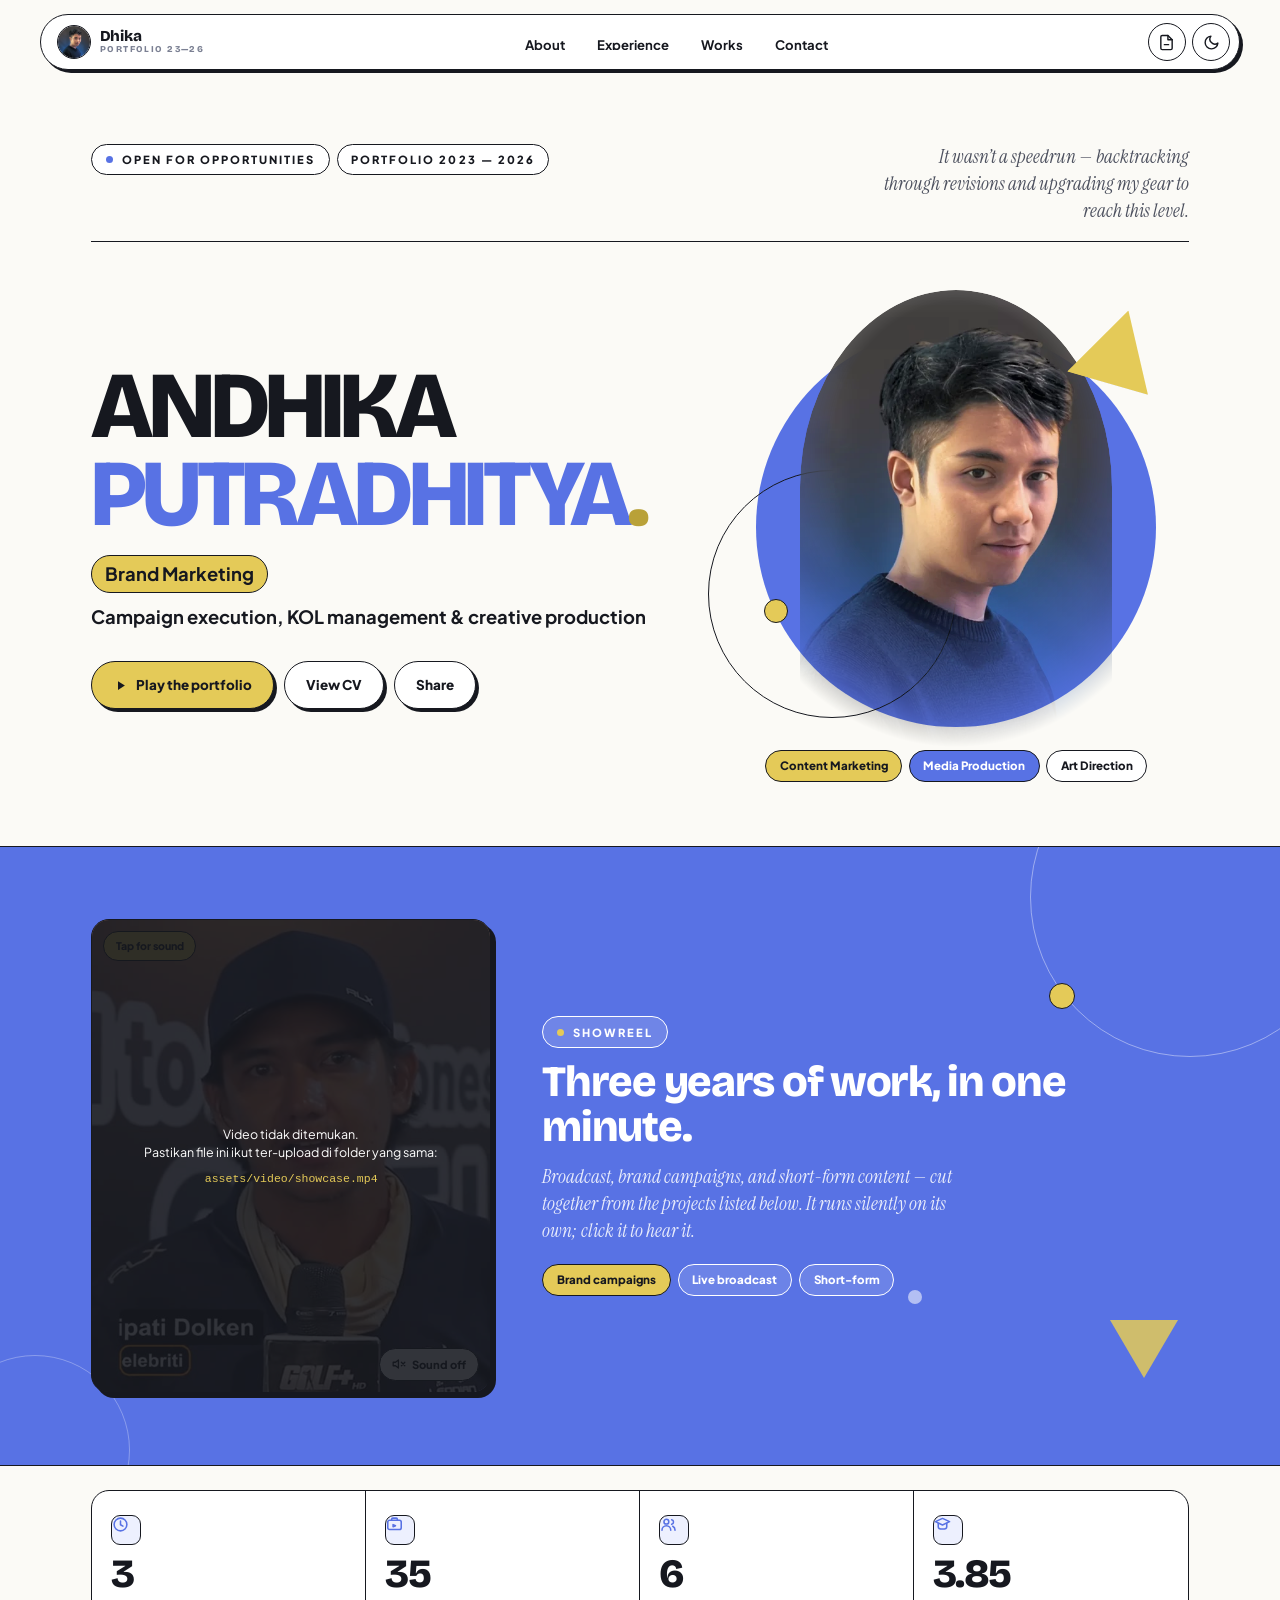
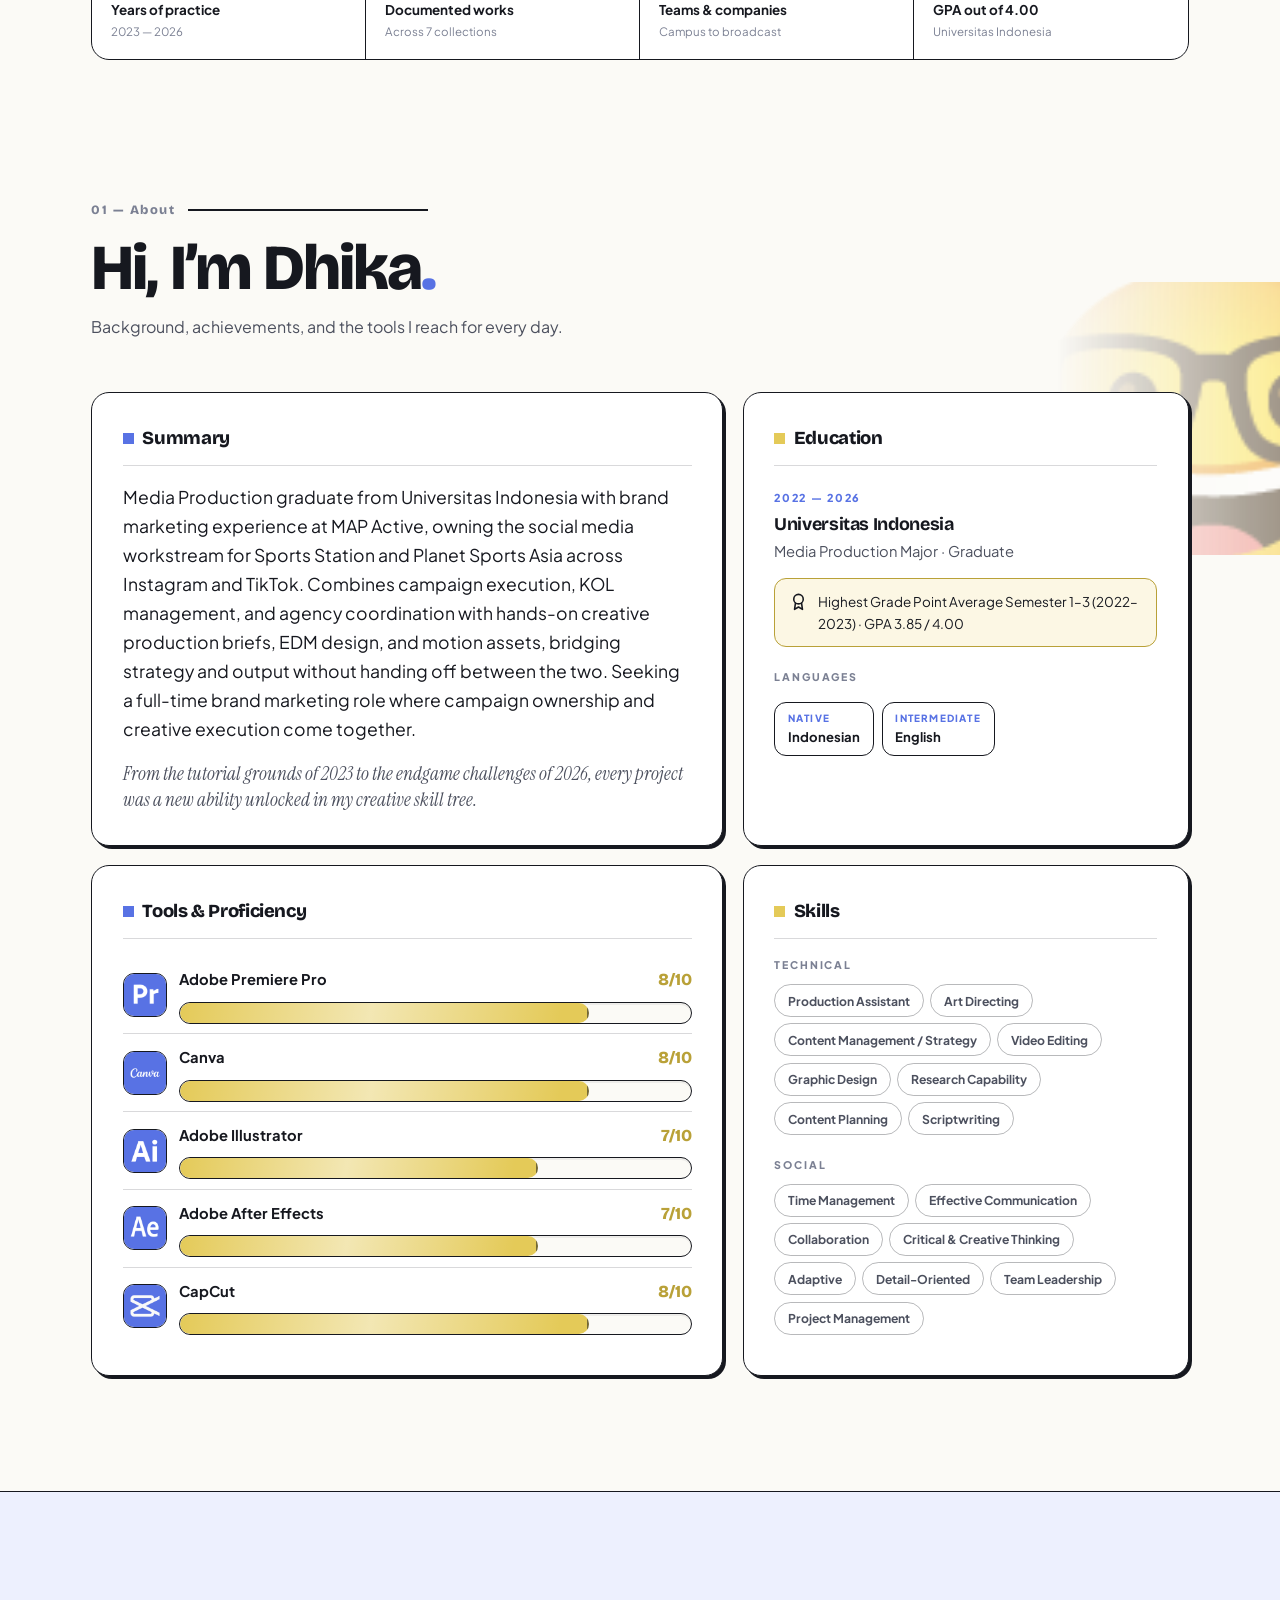
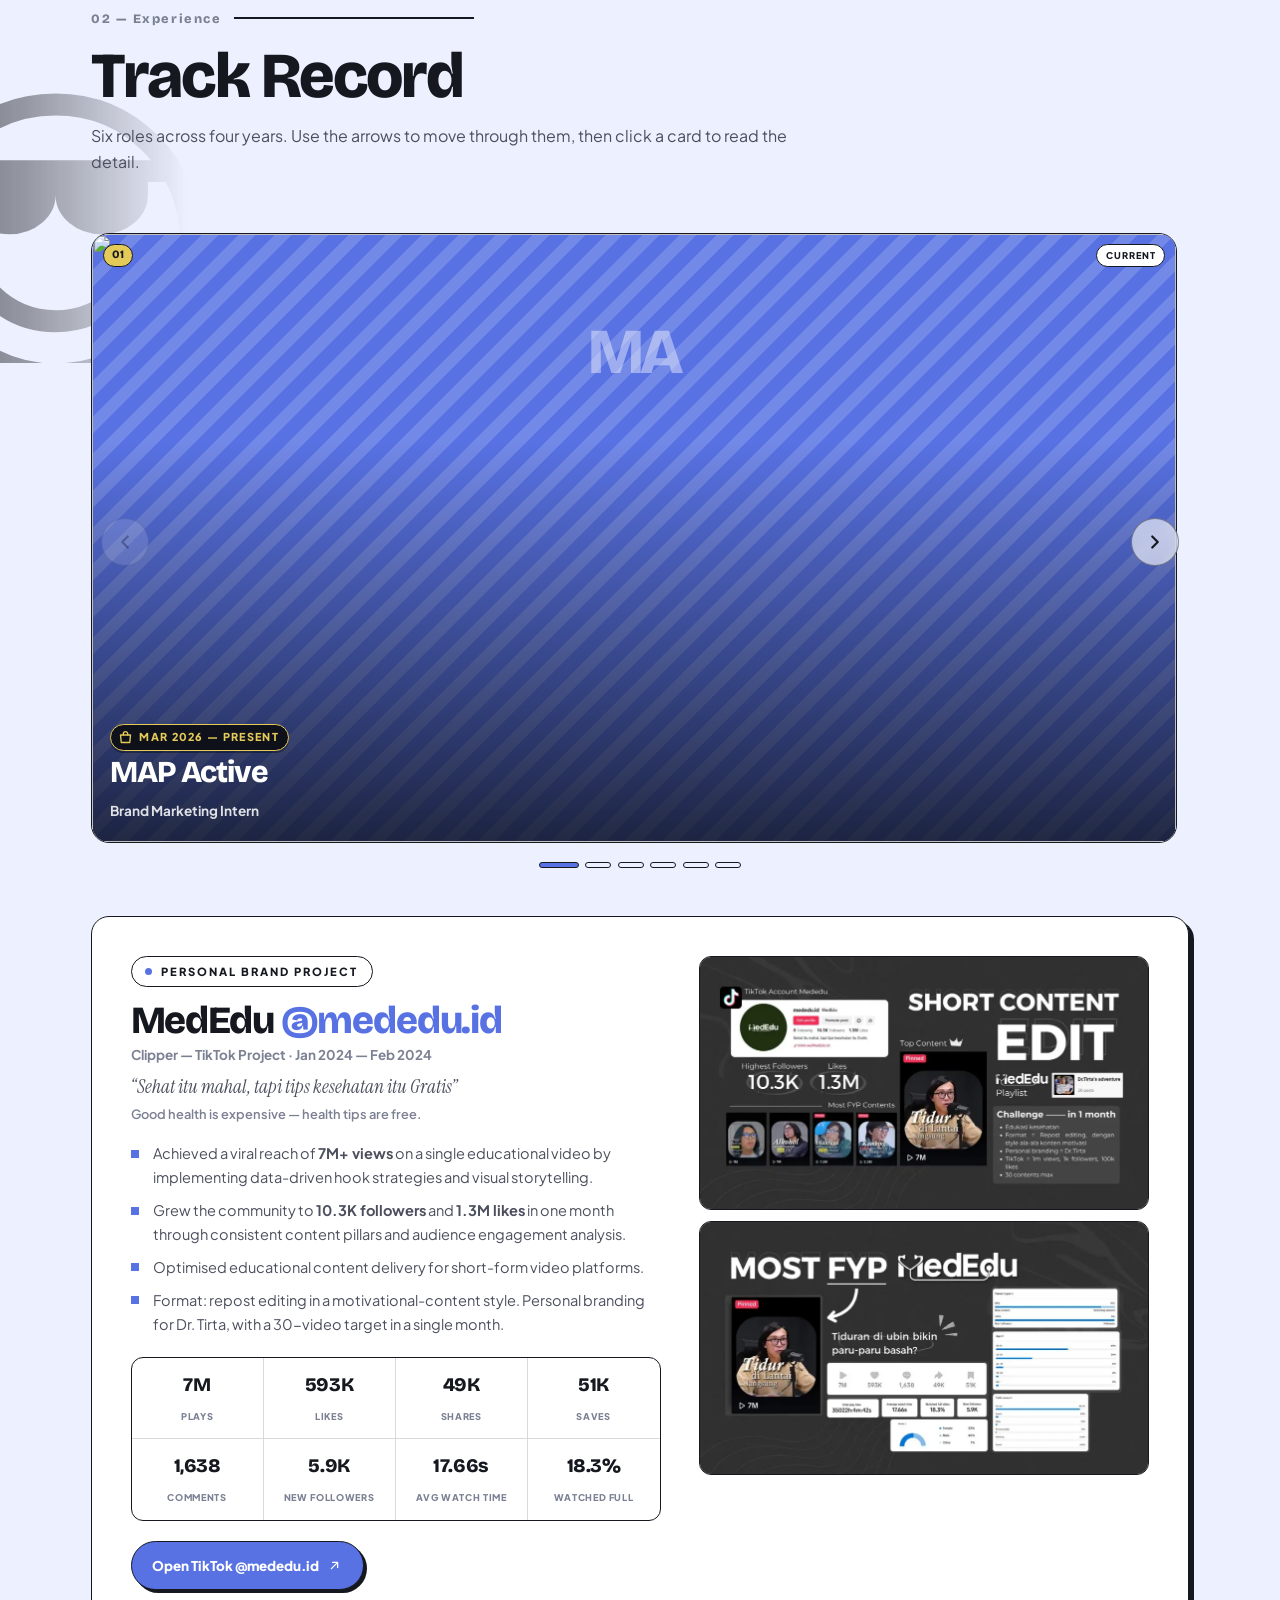
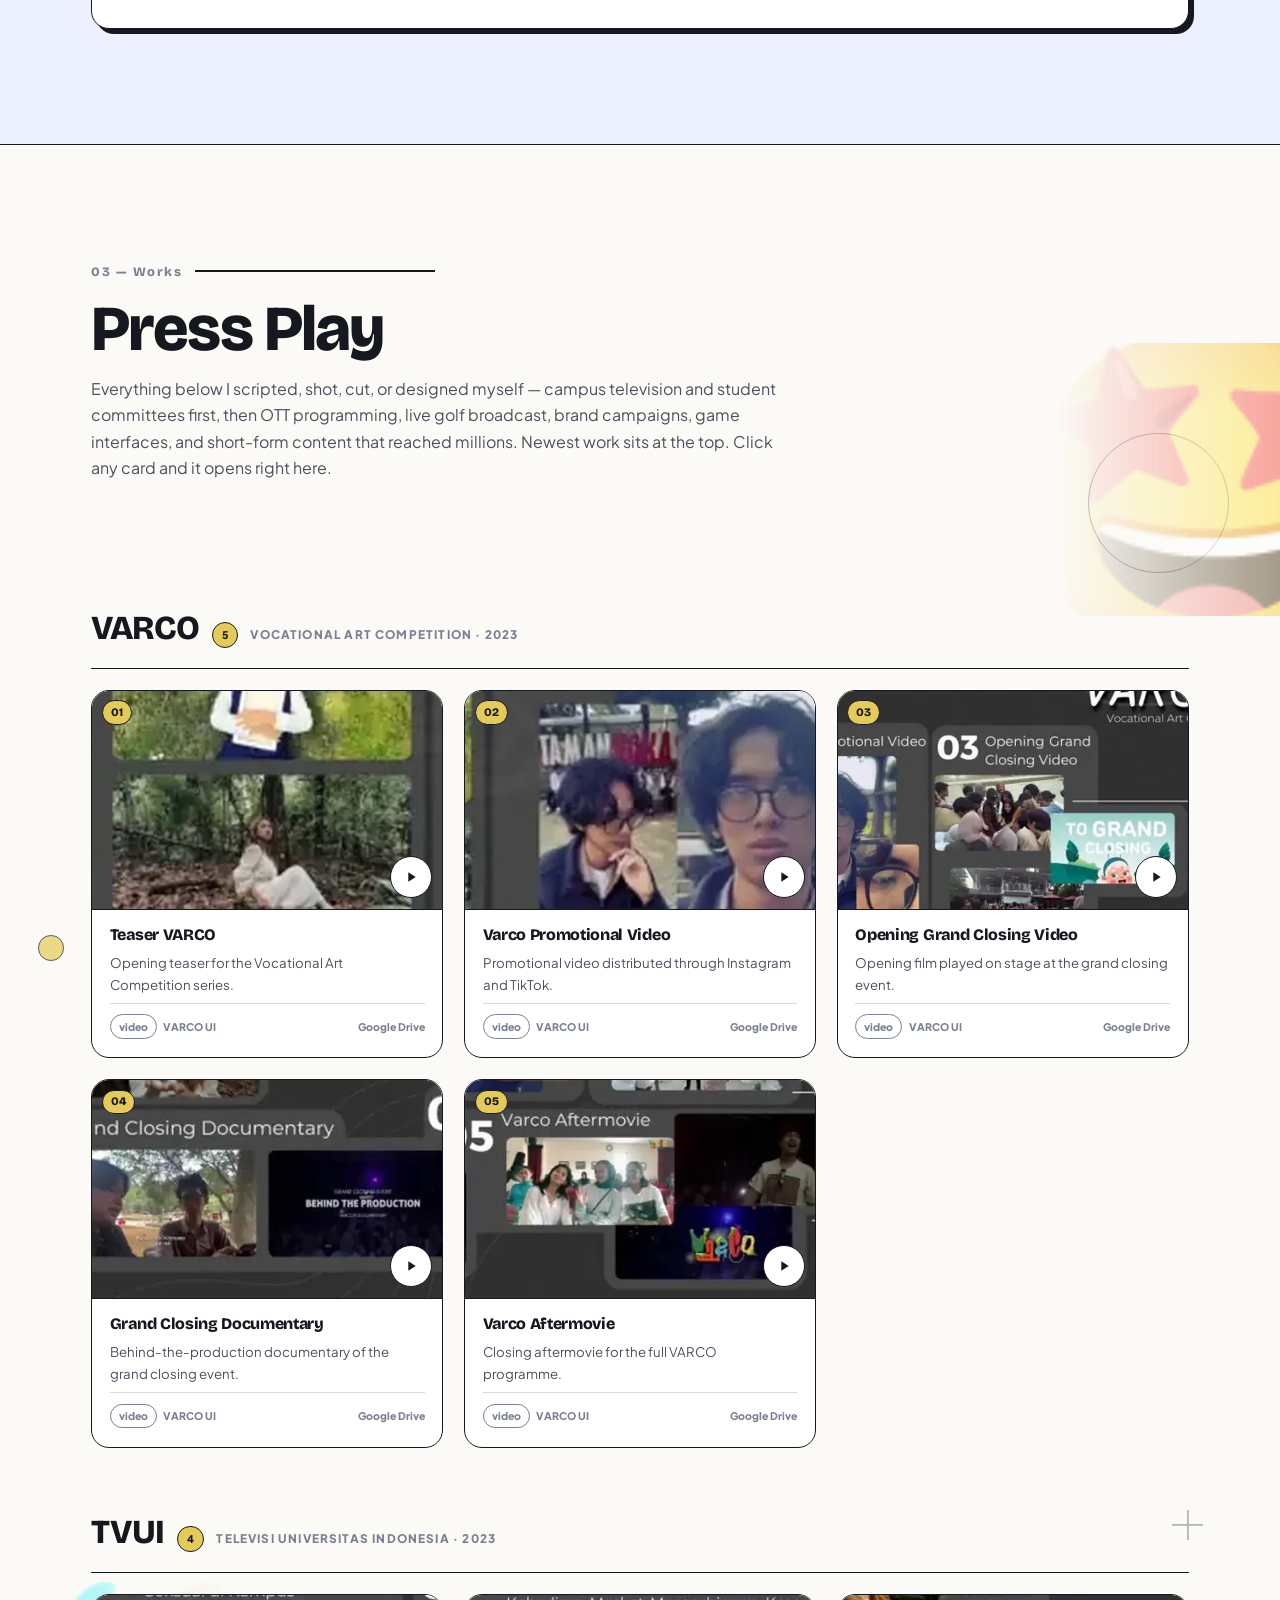
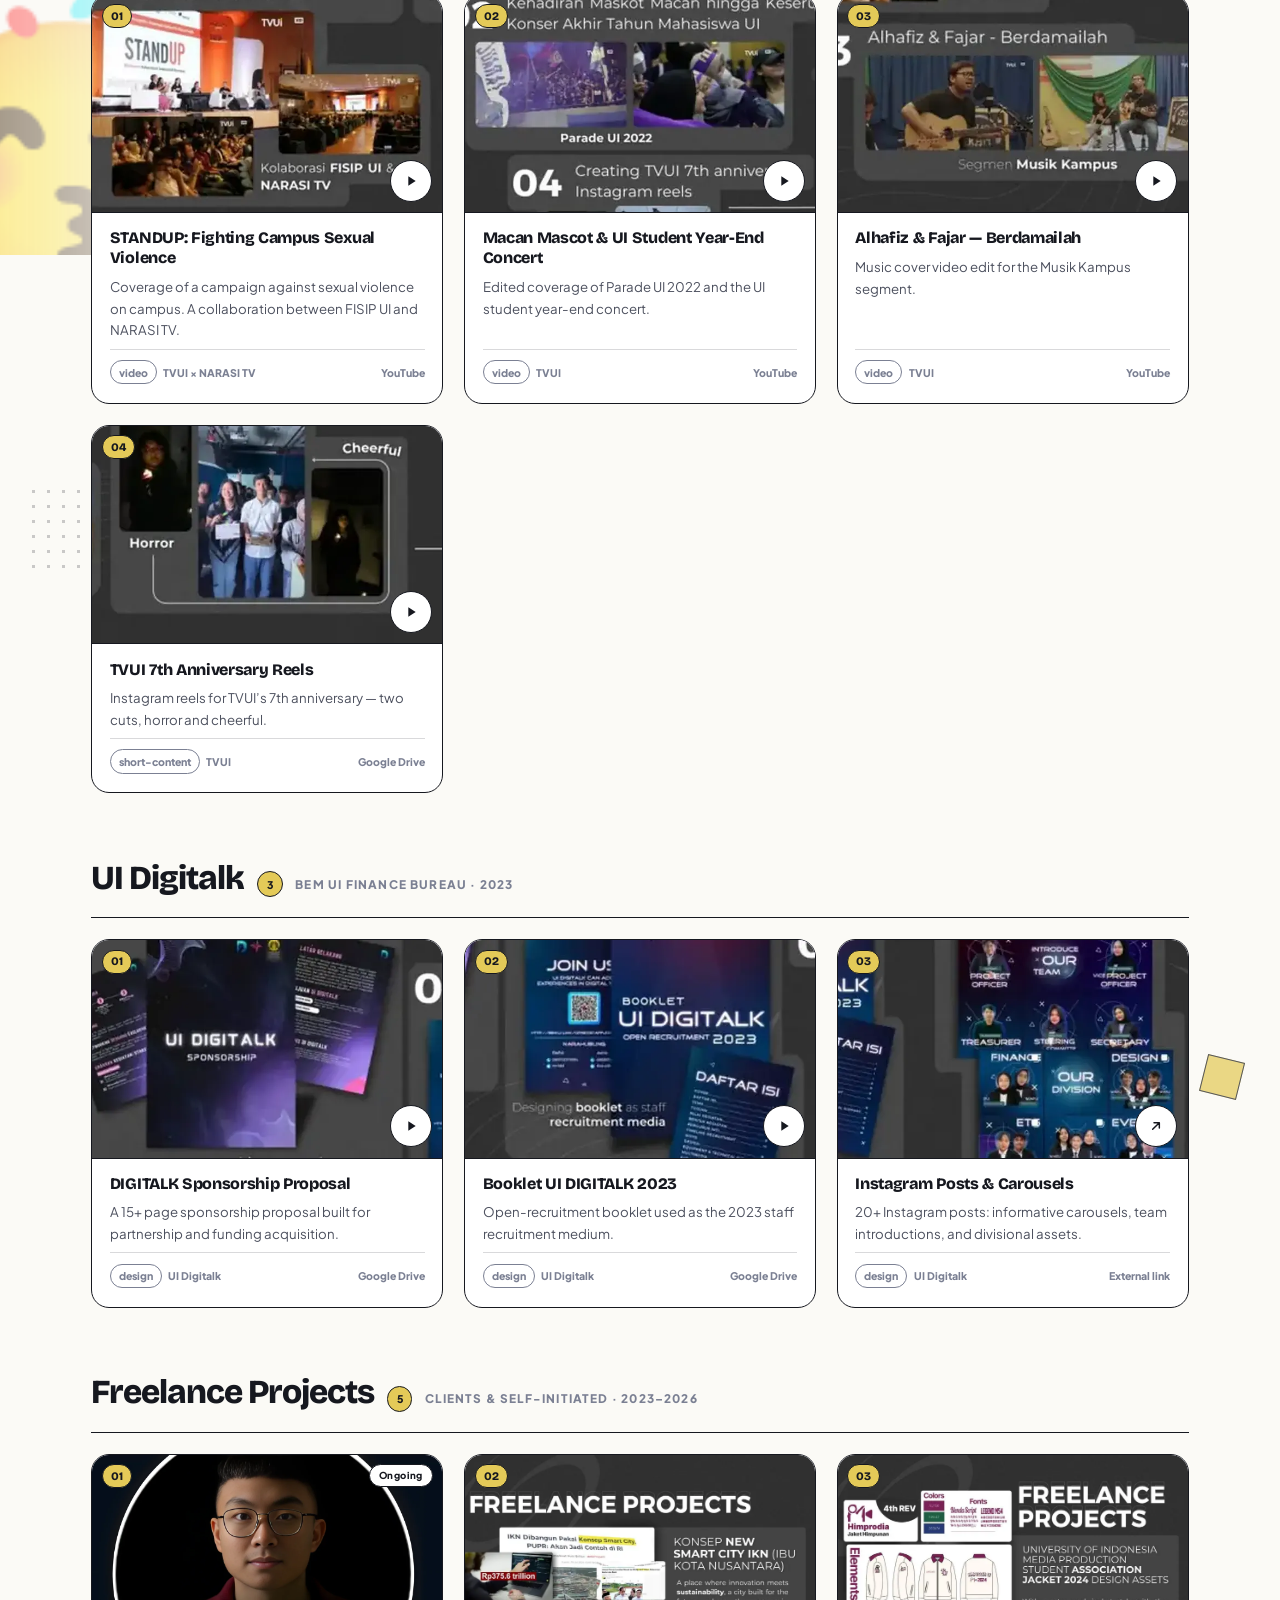
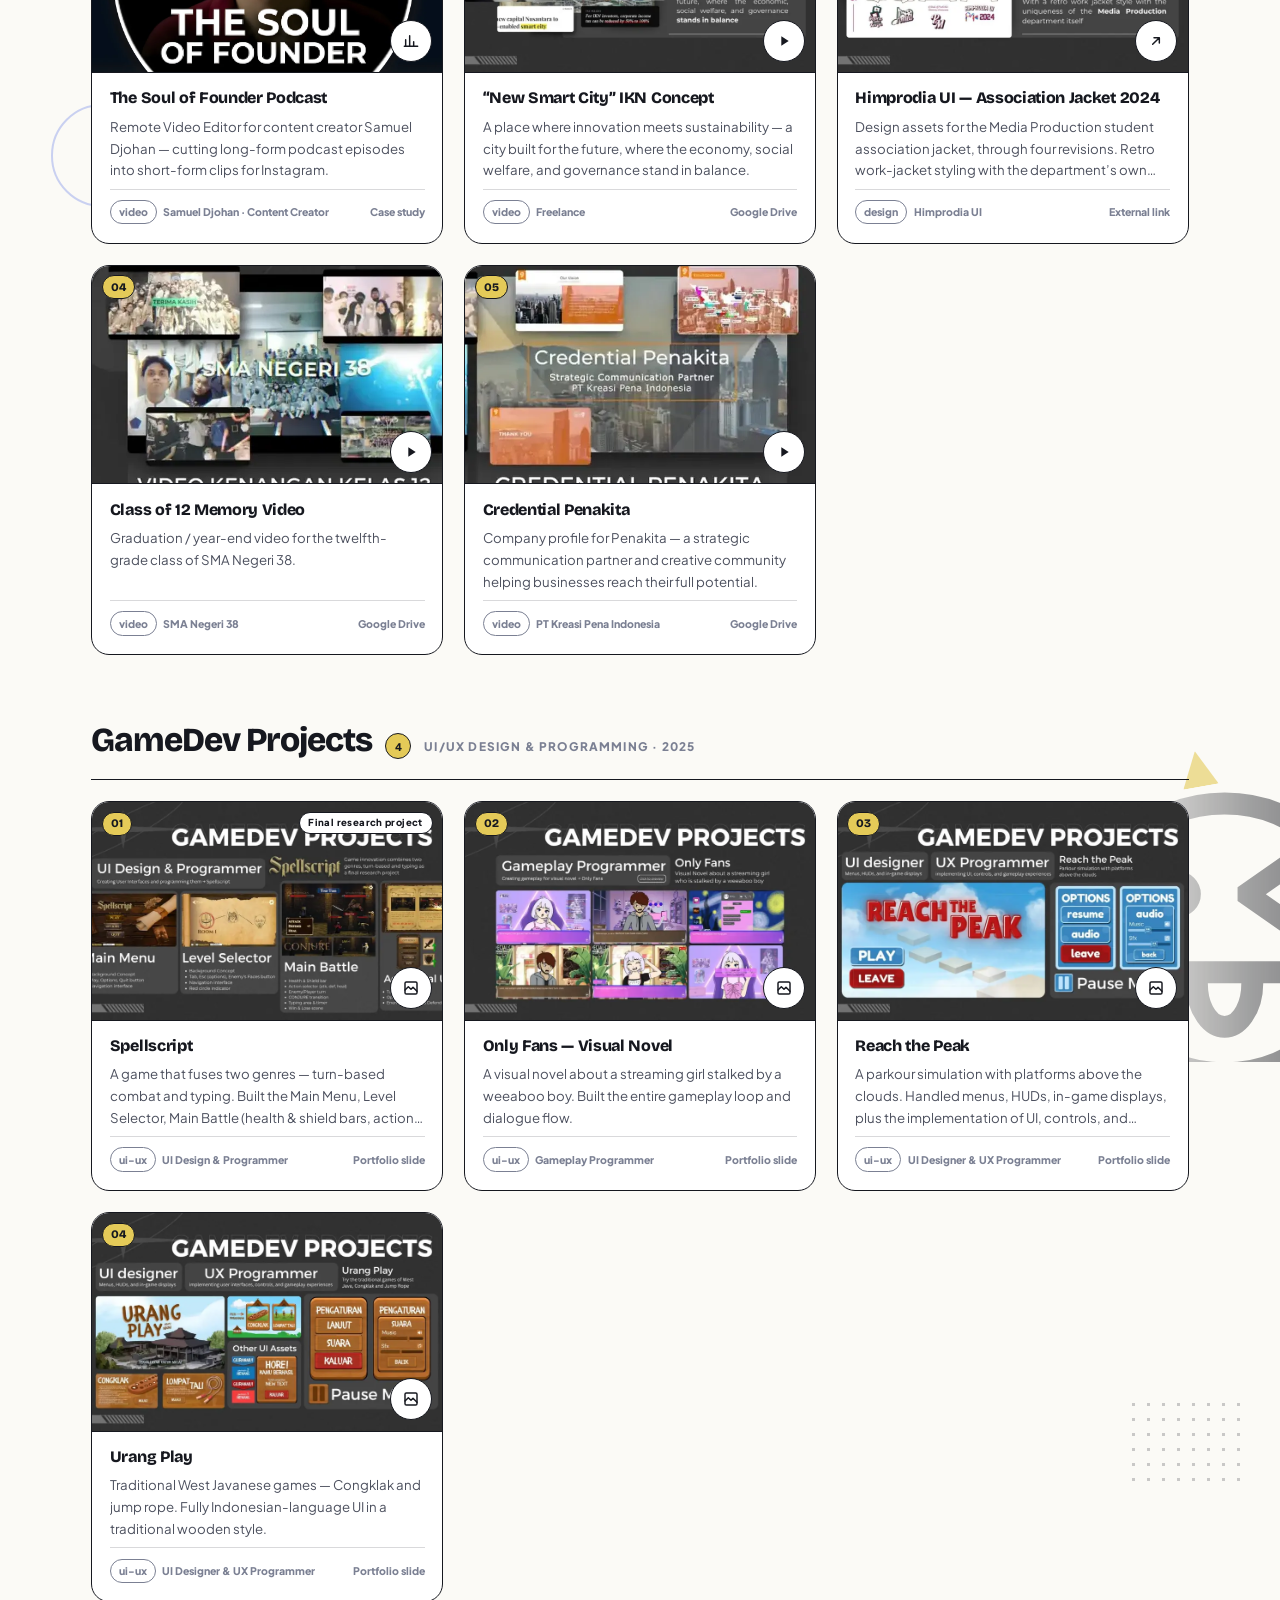
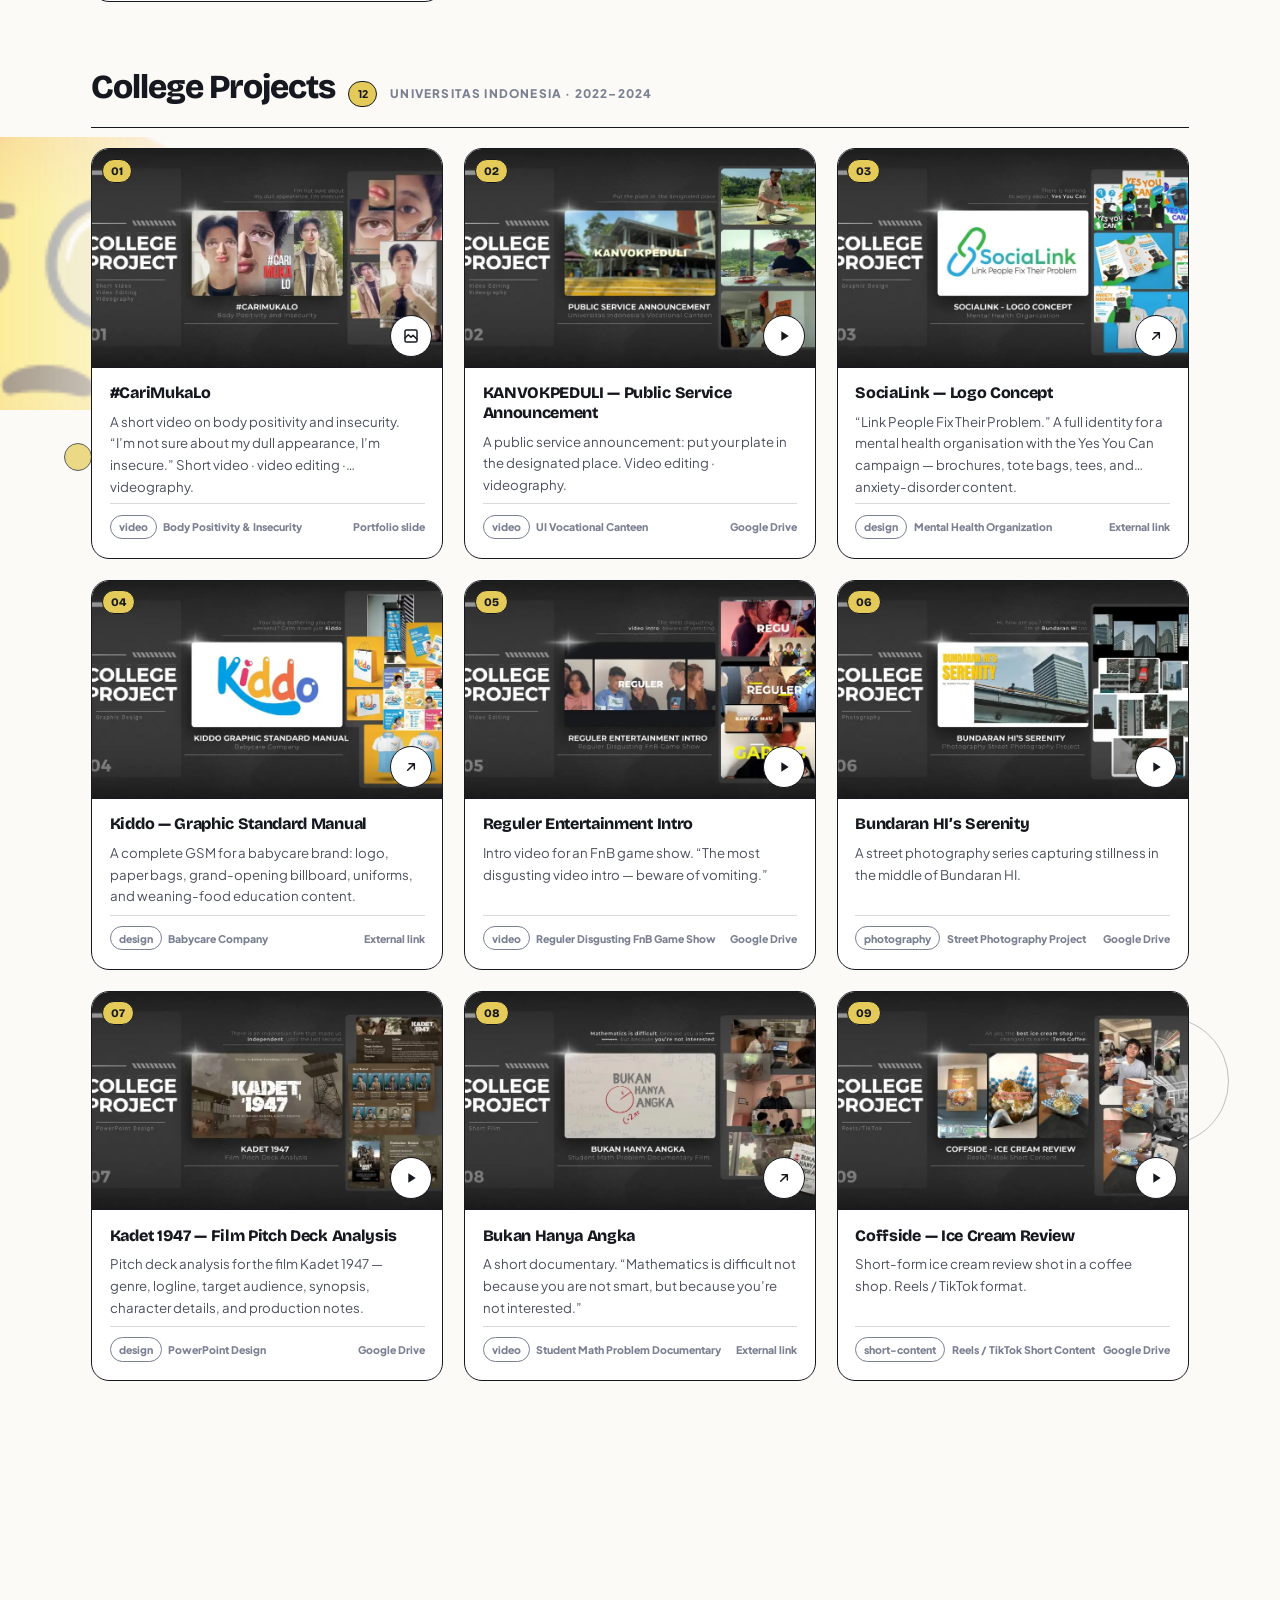
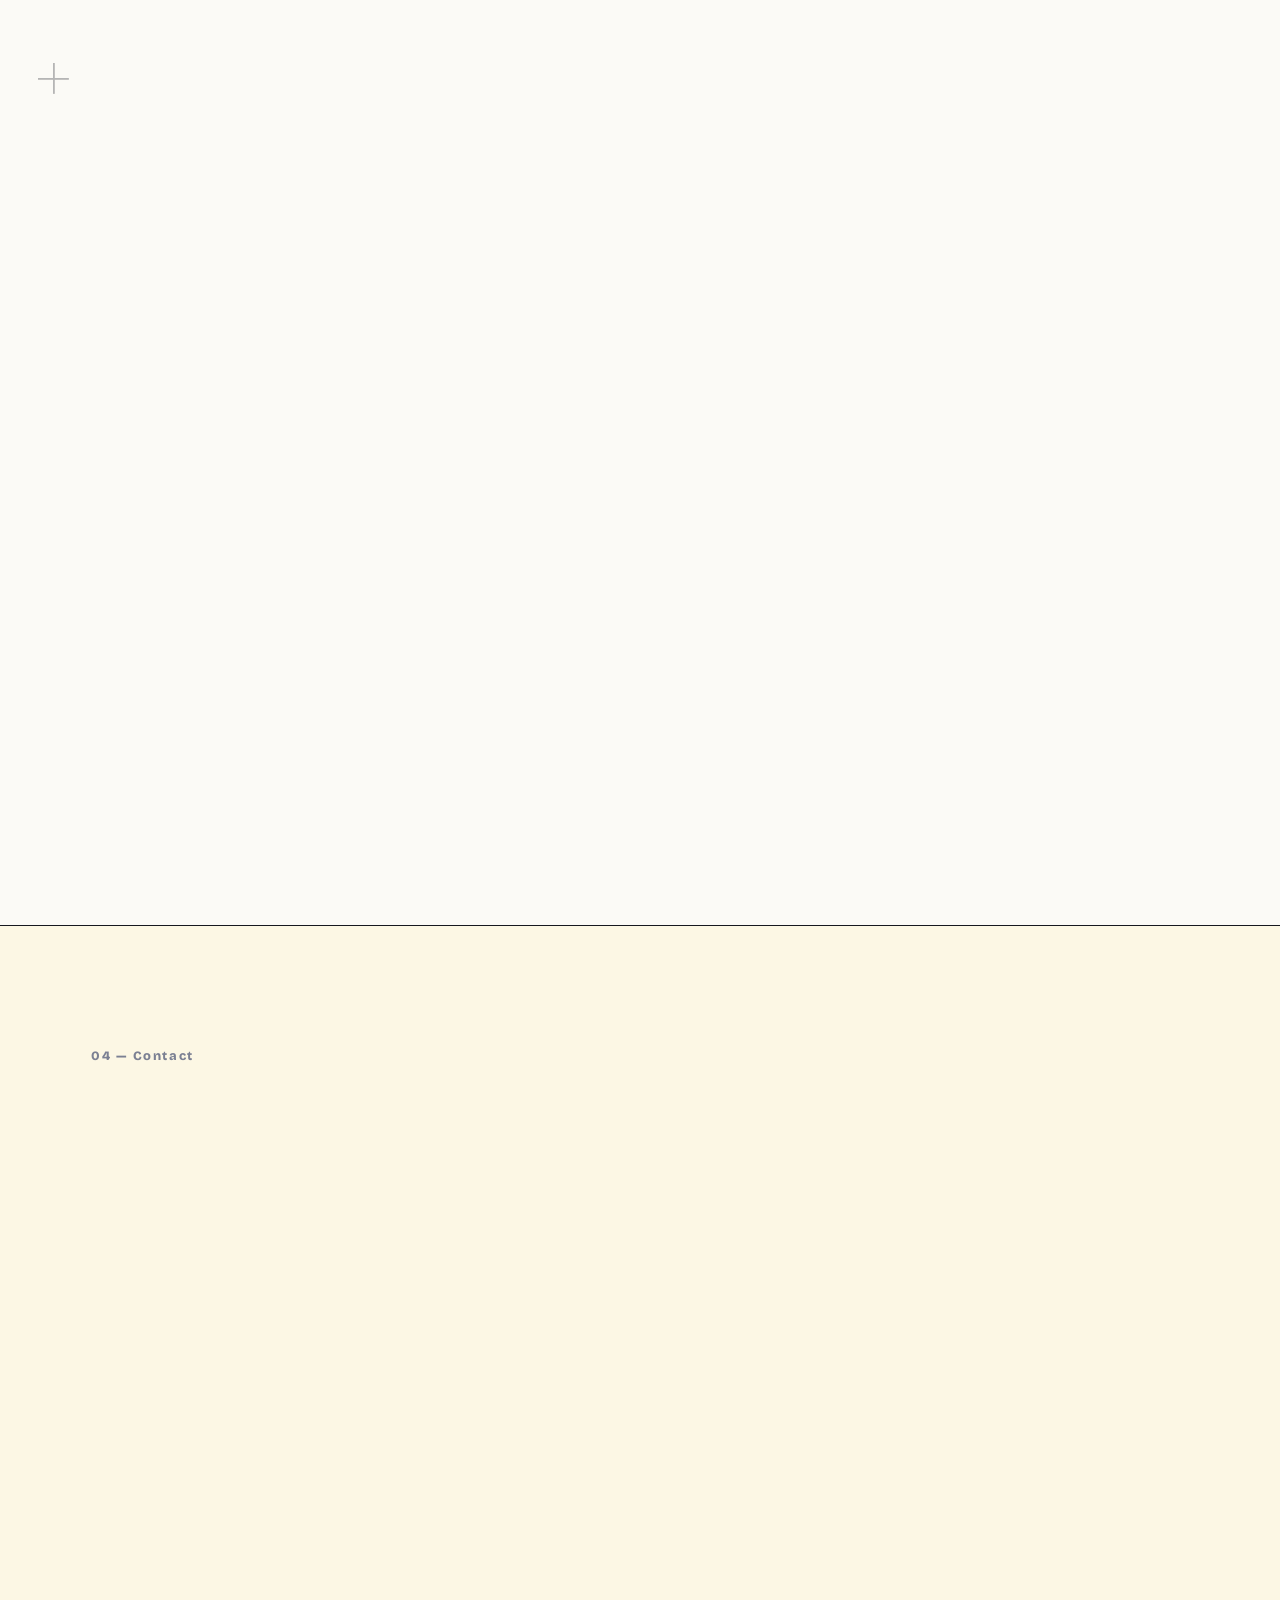
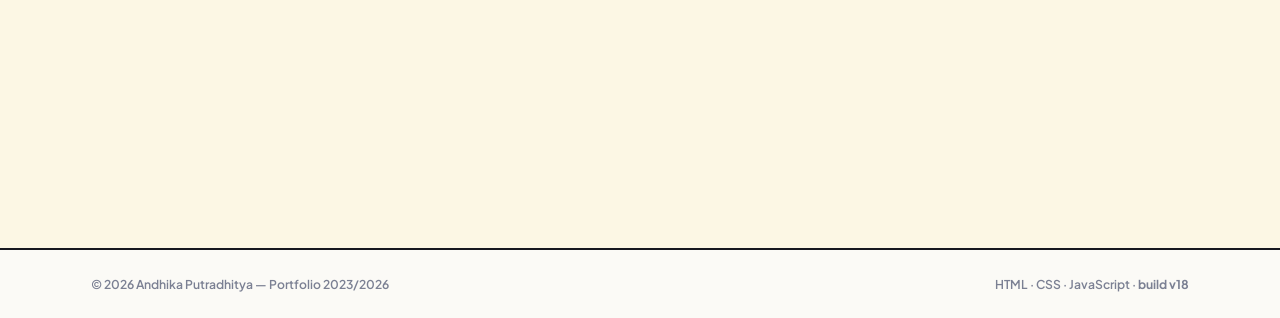
